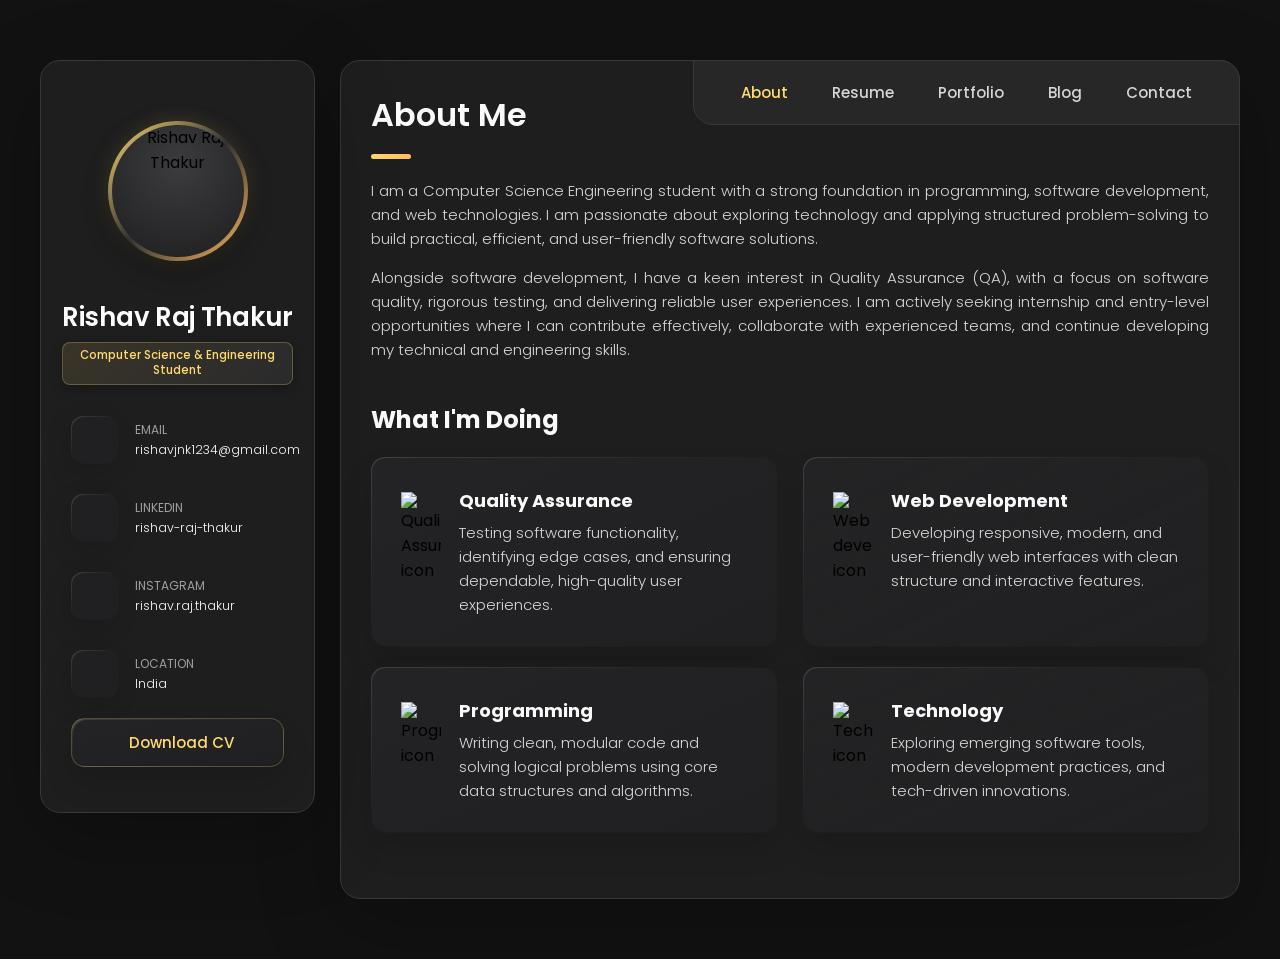
==== index.html @ 51827818 "Update index.html" ====
<!DOCTYPE html>
<html lang="en">

<head>
  <meta charset="UTF-8">
  <meta http-equiv="X-UA-Compatible" content="IE=edge">
  <meta name="viewport" content="width=device-width, initial-scale=1.0">
  <title>Rishav Raj Thakur - Personal Portfolio</title>

  <!--
    - favicon
  -->
  <link rel="shortcut icon" href="./assets/images/logo.ico" type="image/x-icon">

  <!--
    - custom css link
  -->
  <link rel="stylesheet" href="./Rishav-Portfolio/assets/css/style.css">

  <!--
    - google font link
  -->
  <link rel="preconnect" href="https://fonts.googleapis.com">
  <link rel="preconnect" href="https://fonts.gstatic.com" crossorigin>
  <link href="https://fonts.googleapis.com/css2?family=Poppins:wght@300;400;500;600&display=swap" rel="stylesheet">
</head>

<body id="top">

  <!--
    - #MAIN
  -->

  <main>

    <!--
      - #SIDEBAR
    -->

    <aside class="sidebar" data-sidebar>

      <div class="sidebar-info">

        <figure class="avatar-box">
          <img src="./assets/images/my-avatar.png" alt="Rishav Raj Thakur" width="120">
        </figure>

        <div class="info-content">
          <h1 class="name" title="Rishav Raj Thakur">Rishav Raj Thakur</h1>

          <p class="title">Computer Science & Engineering Student</p>
        </div>

        <button class="info_more-btn" data-sidebar-btn>
          <span>Show Contacts</span>
          <ion-icon name="chevron-down"></ion-icon>
        </button>

      </div>

      <div class="sidebar-info_more">

        <div class="separator"></div>

        <ul class="contacts-list">

          <li class="contact-item">

            <div class="icon-box">
              <ion-icon name="mail-outline"></ion-icon>
            </div>

            <div class="contact-info">
              <p class="contact-title">Email</p>

              <a href="mailto:rishavjnk1234@gmail.com" class="contact-link">rishavjnk1234@gmail.com</a>
            </div>

          </li>

          <li class="contact-item">

            <div class="icon-box">
              <ion-icon name="logo-linkedin"></ion-icon>
            </div>

            <div class="contact-info">
              <p class="contact-title">LinkedIn</p>

              <a href="https://www.linkedin.com/in/rishav-raj-thakur/" target="_blank" rel="noopener noreferrer"
                class="contact-link">rishav-raj-thakur</a>
            </div>

          </li>

          <li class="contact-item">

            <div class="icon-box">
              <ion-icon name="logo-instagram"></ion-icon>
            </div>

            <div class="contact-info">
              <p class="contact-title">Instagram</p>

              <a href="https://www.instagram.com/rishav.raj.thakur/" target="_blank" rel="noopener noreferrer"
                class="contact-link">rishav.raj.thakur</a>
            </div>

          </li>

          <li class="contact-item">

            <div class="icon-box">
              <ion-icon name="location-outline"></ion-icon>
            </div>

            <div class="contact-info">
              <p class="contact-title">Location</p>

              <address>India</address>
            </div>

          </li>

        </ul>

        <a href="./assets/Rishav_Raj_Thakur_CV.pdf" download="Rishav_Raj_Thakur_CV.pdf" target="_blank"
          class="sidebar-btn-cv">
          <ion-icon name="download-outline"></ion-icon>
          <span>Download CV</span>
        </a>

      </div>

    </aside>





    <!--
      - #main-content
    -->

    <div class="main-content">

      <!--
        - #NAVBAR
      -->

      <nav class="navbar">

        <ul class="navbar-list">

          <li class="navbar-item">
            <button class="navbar-link  active" data-nav-link>About</button>
          </li>

          <li class="navbar-item">
            <button class="navbar-link" data-nav-link>Resume</button>
          </li>

          <li class="navbar-item">
            <button class="navbar-link" data-nav-link>Portfolio</button>
          </li>

          <li class="navbar-item">
            <button class="navbar-link" data-nav-link>Blog</button>
          </li>

          <li class="navbar-item">
            <button class="navbar-link" data-nav-link>Contact</button>
          </li>

        </ul>

      </nav>





      <!--
        - #ABOUT
      -->

      <article class="about  active" data-page="about">

        <header>
          <h2 class="h2 article-title">About me</h2>
        </header>

        <section class="about-text">
          <p>
            I am a Computer Science Engineering student with a strong foundation in programming, software development,
            and web technologies. I am passionate about exploring technology and applying structured problem-solving to
            build practical, efficient, and user-friendly software solutions.
          </p>

          <p>
            Alongside software development, I have a keen interest in Quality Assurance (QA), with a focus on software
            quality, rigorous testing, and delivering reliable user experiences. I am actively seeking internship and
            entry-level opportunities where I can contribute effectively, collaborate with experienced teams, and
            continue developing my technical and engineering skills.
          </p>
        </section>


        <!--
          - service
        -->

        <section class="service">

          <h3 class="h3 service-title">What i'm doing</h3>

          <ul class="service-list">

            <li class="service-item">

              <div class="service-icon-box">
                <img src="./assets/images/icon-design.svg" alt="Quality Assurance icon" width="40">
              </div>

              <div class="service-content-box">
                <h4 class="h4 service-item-title">Quality Assurance</h4>

                <p class="service-item-text">
                  Testing software functionality, identifying edge cases, and ensuring dependable, high-quality user
                  experiences.
                </p>
              </div>

            </li>

            <li class="service-item">

              <div class="service-icon-box">
                <img src="./assets/images/icon-dev.svg" alt="Web development icon" width="40">
              </div>

              <div class="service-content-box">
                <h4 class="h4 service-item-title">Web Development</h4>

                <p class="service-item-text">
                  Developing responsive, modern, and user-friendly web interfaces with clean structure and interactive
                  features.
                </p>
              </div>

            </li>

            <li class="service-item">

              <div class="service-icon-box">
                <img src="./assets/images/icon-app.svg" alt="Programming icon" width="40">
              </div>

              <div class="service-content-box">
                <h4 class="h4 service-item-title">Programming</h4>

                <p class="service-item-text">
                  Writing clean, modular code and solving logical problems using core data structures and algorithms.
                </p>
              </div>

            </li>

            <li class="service-item">

              <div class="service-icon-box">
                <img src="./assets/images/icon-photo.svg" alt="Technology icon" width="40">
              </div>

              <div class="service-content-box">
                <h4 class="h4 service-item-title">Technology</h4>

                <p class="service-item-text">
                  Exploring emerging software tools, modern development practices, and tech-driven innovations.
                </p>
              </div>

            </li>

          </ul>

        </section>

      </article>





      <!--
        - #RESUME
      -->

      <article class="resume" data-page="resume">

        <header>
          <h2 class="h2 article-title">Resume</h2>
        </header>

        <section class="timeline">

          <div class="title-wrapper">
            <div class="icon-box">
              <ion-icon name="book-outline"></ion-icon>
            </div>

            <h3 class="h3">Education</h3>
          </div>

          <div class="timeline-container-box">
            <ol class="timeline-list">

              <li class="timeline-item">

                <div class="timeline-item-header">
                  <span class="timeline-badge">KIIT University</span>
                  <time class="timeline-date">2023 — Expected Graduation: May 2027</time>
                </div>

                <h4 class="h4 timeline-item-title">B.Tech. in Computer Science and Engineering</h4>

                <p class="timeline-text">
                  Kalinga Institute of Industrial Technology (KIIT), Bhubaneswar, Odisha, India. Core focus on software
                  engineering, data structures, algorithms, database management, and computer systems.
                </p>

              </li>

              <li class="timeline-item">

                <div class="timeline-item-header">
                  <span class="timeline-badge">MOLISS</span>
                  <time class="timeline-date">2021 — 2022</time>
                </div>

                <h4 class="h4 timeline-item-title">High School, Computer Science</h4>

                <p class="timeline-text">
                  MOLISS, Lalitpur, Nepal. Specialized coursework in Computer Science, Mathematics, and Physical
                  Sciences.
                </p>

              </li>

              <li class="timeline-item">

                <div class="timeline-item-header">
                  <span class="timeline-badge">Monastic School</span>
                  <time class="timeline-date">2008 — 2020</time>
                </div>

                <h4 class="h4 timeline-item-title">Secondary School (SEE), Computer Science</h4>

                <p class="timeline-text">
                  Monastic Higher Secondary English Boarding School, Nepal. Foundational education with focus on
                  Computer Science, Mathematics, and Science.
                </p>

              </li>

            </ol>
          </div>

        </section>

        <section class="timeline">

          <div class="title-wrapper">
            <div class="icon-box">
              <ion-icon name="briefcase-outline"></ion-icon>
            </div>

            <h3 class="h3">Experience</h3>
          </div>

          <div class="timeline-container-box">
            <ol class="timeline-list">

              <li class="timeline-item">

                <div class="timeline-item-header">
                  <span class="timeline-badge">Nepal Telecom</span>
                  <time class="timeline-date">2026</time>
                </div>

                <h4 class="h4 timeline-item-title">Software Development Intern</h4>

                <p class="timeline-text">
                  Developed the NTC-FMRS (Field Maintenance Record System) to digitize and streamline field maintenance
                  operations. Built responsive web interfaces and implemented features to improve maintenance record
                  management, workflow efficiency, and data organization.
                </p>

              </li>

            </ol>
          </div>

        </section>

        <section class="timeline">

          <div class="title-wrapper">
            <div class="icon-box">
              <ion-icon name="ribbon-outline"></ion-icon>
            </div>

            <h3 class="h3">Certifications & Training</h3>
          </div>

          <div class="timeline-container-box">
            <ol class="timeline-list">

              <li class="timeline-item">

                <div class="timeline-item-header">
                  <span class="timeline-badge">KIIT University</span>
                  <time class="timeline-date">May – Jul 2026</time>
                </div>

                <h4 class="h4 timeline-item-title">8 Weeks Summer Internship: AI / ML / Cybersecurity / Image Processing
                  / NLP</h4>

                <p class="timeline-text">
                  Completed an intensive 8-week summer internship organized by School of Computer Applications, KIIT
                  Deemed to be University, gaining comprehensive hands-on expertise across AI/ML models, cybersecurity
                  practices, digital image processing, and natural language processing.
                </p>

              </li>

              <li class="timeline-item">

                <div class="timeline-item-header">
                  <span class="timeline-badge">London Business School</span>
                  <time class="timeline-date">Feb 17, 2026</time>
                </div>

                <h4 class="h4 timeline-item-title">Business for Good: Fundamentals of Corporate Responsibility</h4>

                <p class="timeline-text">
                  Completed an authorized course by London Business School via Coursera, focusing on Corporate Social
                  Responsibility (CSR), ESG principles, stakeholder value creation, sustainable business strategies, and
                  responsible leadership.
                </p>

              </li>

              <li class="timeline-item">

                <div class="timeline-item-header">
                  <span class="timeline-badge">Deloitte</span>
                  <time class="timeline-date">Nov 25, 2025</time>
                </div>

                <h4 class="h4 timeline-item-title">Cyber Job Simulation — Practical Cybersecurity</h4>

                <p class="timeline-text">
                  Completed a practical cybersecurity job simulation involving cyber risk assessment, security analysis,
                  threat mitigation, and industry-standard security tasks.
                </p>

              </li>

              <li class="timeline-item">

                <div class="timeline-item-header">
                  <span class="timeline-badge">KIIT University</span>
                  <time class="timeline-date">Dec 5 – 7, 2025</time>
                </div>

                <h4 class="h4 timeline-item-title">Blockchain: Building Blocks Workshop</h4>

                <p class="timeline-text">
                  Successfully completed a 3-day specialized workshop on Blockchain fundamentals, distributed ledger
                  technology, cryptographic mechanisms, and smart contract concepts organized by School of Computer
                  Applications, KIIT.
                </p>

              </li>

              <li class="timeline-item">

                <div class="timeline-item-header">
                  <span class="timeline-badge">KIIT University</span>
                  <time class="timeline-date">May 31 – Jun 19, 2025</time>
                </div>

                <h4 class="h4 timeline-item-title">Data-Driven Cybersecurity using Python</h4>

                <p class="timeline-text">
                  Completed 3-week Summer School gaining hands-on experience in Python programming, cybersecurity
                  fundamentals, threat analysis, data-driven security techniques, and security automation organized by
                  School of Computer Applications, KIIT.
                </p>

              </li>

              <li class="timeline-item">

                <div class="timeline-item-header">
                  <span class="timeline-badge">COVID Connect Nepal</span>
                  <time class="timeline-date">Jul – Oct 2021</time>
                </div>

                <h4 class="h4 timeline-item-title">Certificate of Appreciation (Data Team Volunteer)</h4>

                <p class="timeline-text">
                  Recognized for significant volunteer contributions in the Data Team to connect assistance seekers with
                  resource providers across Nepal, maintaining credible health data and situation tracking.
                </p>

              </li>

            </ol>
          </div>

        </section>

        <!--
          - #CERTIFICATES SHOWCASE
        -->

        <section class="certificate-section">

          <div class="title-wrapper">
            <div class="icon-box">
              <ion-icon name="medal-outline"></ion-icon>
            </div>

            <h3 class="h3">Verified Credentials</h3>
          </div>

          <ul class="certificate-list">

            <li class="certificate-item" data-cert-item>
              <div class="cert-banner-box">
                <img src="./assets/images/cert-summer-internship-kiit.jpg"
                  alt="Summer Internship AI/ML/Cybersecurity/NLP" loading="lazy" data-cert-img>
                <div class="cert-overlay-icon">
                  <ion-icon name="expand-outline"></ion-icon>
                </div>
              </div>

              <div class="cert-content">
                <div class="cert-meta">
                  <span class="cert-issuer" data-cert-issuer>KIIT University</span>
                  <span class="cert-date" data-cert-date>May – Jul 2026</span>
                </div>

                <h4 class="h4 cert-item-title" data-cert-title>Summer Internship: AI / ML / Cybersecurity / Image
                  Processing / NLP</h4>

                <p class="cert-text" data-cert-desc>
                  8 Weeks Summer Internship awarded by School of Computer Applications, KIIT Deemed to be University,
                  covering cutting-edge domains in AI, ML, NLP, Image Processing, and Cybersecurity.
                </p>

                <button class="cert-view-btn" type="button">
                  <span>View Certificate</span>
                  <ion-icon name="arrow-forward-outline"></ion-icon>
                </button>
              </div>
            </li>

            <li class="certificate-item" data-cert-item data-cert-verify="https://coursera.org/verify/AJIYRGZKXFYZ">
              <div class="cert-banner-box">
                <img src="./assets/images/cert-london-business-school.png"
                  alt="London Business School Business for Good Certificate" loading="lazy" data-cert-img>
                <div class="cert-overlay-icon">
                  <ion-icon name="expand-outline"></ion-icon>
                </div>
              </div>

              <div class="cert-content">
                <div class="cert-meta">
                  <span class="cert-issuer" data-cert-issuer>London Business School</span>
                  <span class="cert-date" data-cert-date>Feb 17, 2026</span>
                </div>

                <h4 class="h4 cert-item-title" data-cert-title>Business for Good: Fundamentals of Corporate
                  Responsibility</h4>

                <p class="cert-text" data-cert-desc>
                  Authorized online course by London Business School via Coursera on Corporate Social Responsibility
                  (CSR), ESG principles, and sustainable business strategies.
                </p>

                <button class="cert-view-btn" type="button">
                  <span>View Certificate</span>
                  <ion-icon name="arrow-forward-outline"></ion-icon>
                </button>
              </div>
            </li>

            <li class="certificate-item" data-cert-item>
              <div class="cert-banner-box">
                <img src="./assets/images/cert-deloitte-cyber.jpg" alt="Deloitte Cyber Job Simulation Certificate"
                  loading="lazy" data-cert-img>
                <div class="cert-overlay-icon">
                  <ion-icon name="expand-outline"></ion-icon>
                </div>
              </div>

              <div class="cert-content">
                <div class="cert-meta">
                  <span class="cert-issuer" data-cert-issuer>Deloitte</span>
                  <span class="cert-date" data-cert-date>Nov 25, 2025</span>
                </div>

                <h4 class="h4 cert-item-title" data-cert-title>Cyber Job Simulation — Practical Cybersecurity</h4>

                <p class="cert-text" data-cert-desc>
                  Completed hands-on simulation covering real-world cyber risk assessment, security analysis, threat
                  mitigation, and industry cybersecurity tasks.
                </p>

                <button class="cert-view-btn" type="button">
                  <span>View Certificate</span>
                  <ion-icon name="arrow-forward-outline"></ion-icon>
                </button>
              </div>
            </li>

            <li class="certificate-item" data-cert-item>
              <div class="cert-banner-box">
                <img src="./assets/images/cert-blockchain-kiit.jpg" alt="Blockchain: Building Blocks Certificate"
                  loading="lazy" data-cert-img>
                <div class="cert-overlay-icon">
                  <ion-icon name="expand-outline"></ion-icon>
                </div>
              </div>

              <div class="cert-content">
                <div class="cert-meta">
                  <span class="cert-issuer" data-cert-issuer>KIIT University</span>
                  <span class="cert-date" data-cert-date>Dec 5 – 7, 2025</span>
                </div>

                <h4 class="h4 cert-item-title" data-cert-title>Blockchain: Building Blocks Workshop</h4>

                <p class="cert-text" data-cert-desc>
                  Completed a 3-day intensive workshop on Blockchain: Building Blocks organized by School of Computer
                  Applications, KIIT Deemed to be University.
                </p>

                <button class="cert-view-btn" type="button">
                  <span>View Certificate</span>
                  <ion-icon name="arrow-forward-outline"></ion-icon>
                </button>
              </div>
            </li>

            <li class="certificate-item" data-cert-item>
              <div class="cert-banner-box">
                <img src="./assets/images/cert-python-cybersecurity-kiit.jpg"
                  alt="Data-Driven Cybersecurity using Python Certificate" loading="lazy" data-cert-img>
                <div class="cert-overlay-icon">
                  <ion-icon name="expand-outline"></ion-icon>
                </div>
              </div>

              <div class="cert-content">
                <div class="cert-meta">
                  <span class="cert-issuer" data-cert-issuer>KIIT University</span>
                  <span class="cert-date" data-cert-date>May 31 – Jun 19, 2025</span>
                </div>

                <h4 class="h4 cert-item-title" data-cert-title>Data-Driven Cybersecurity using Python</h4>

                <p class="cert-text" data-cert-desc>
                  Successfully completed the 3-week Summer School on Data-Driven Cybersecurity using Python organized by
                  School of Computer Applications, KIIT Deemed to be University.
                </p>

                <button class="cert-view-btn" type="button">
                  <span>View Certificate</span>
                  <ion-icon name="arrow-forward-outline"></ion-icon>
                </button>
              </div>
            </li>

            <li class="certificate-item" data-cert-item>
              <div class="cert-banner-box">
                <img src="./assets/images/cert-covid-connect-nepal.png"
                  alt="COVID Connect Nepal Certificate of Appreciation" loading="lazy" data-cert-img>
                <div class="cert-overlay-icon">
                  <ion-icon name="expand-outline"></ion-icon>
                </div>
              </div>

              <div class="cert-content">
                <div class="cert-meta">
                  <span class="cert-issuer" data-cert-issuer>COVID Connect Nepal</span>
                  <span class="cert-date" data-cert-date>Jul – Oct 2021</span>
                </div>

                <h4 class="h4 cert-item-title" data-cert-title>Certificate of Appreciation — Data Team</h4>

                <p class="cert-text" data-cert-desc>
                  Awarded for significant volunteer contribution in the Data Team to connect assistance providers &
                  seekers and publish credible status data about Covid-19 in Nepal.
                </p>

                <button class="cert-view-btn" type="button">
                  <span>View Certificate</span>
                  <ion-icon name="arrow-forward-outline"></ion-icon>
                </button>
              </div>
            </li>

          </ul>

        </section>

        <section class="skill">

          <div class="title-wrapper">
            <div class="icon-box">
              <ion-icon name="code-slash-outline"></ion-icon>
            </div>

            <h3 class="h3">My Skills</h3>
          </div>

          <ul class="skills-list content-card">

            <li class="skills-item">

              <div class="title-wrapper">
                <div class="skill-title-group">
                  <span class="skill-dot dot-orange"></span>
                  <h5 class="h5">
                    <span class="skill-name">Manual Testing &amp; QA</span>
                    <span class="skill-details">(SDLC, STLC, Bug Reporting, Test Cases)</span>
                  </h5>
                </div>
                <data class="skill-data" value="85">85%</data>
              </div>

              <div class="skill-progress-bg">
                <div class="skill-progress-fill" style="width: 85%;"></div>
              </div>

            </li>

            <li class="skills-item">

              <div class="title-wrapper">
                <div class="skill-title-group">
                  <span class="skill-dot dot-cyan"></span>
                  <h5 class="h5">
                    <span class="skill-name">Web Development</span>
                    <span class="skill-details">(HTML5, CSS3, JavaScript, React.js)</span>
                  </h5>
                </div>
                <data class="skill-data" value="80">80%</data>
              </div>

              <div class="skill-progress-bg">
                <div class="skill-progress-fill" style="width: 80%;"></div>
              </div>

            </li>

            <li class="skills-item">

              <div class="title-wrapper">
                <div class="skill-title-group">
                  <span class="skill-dot dot-blue"></span>
                  <h5 class="h5">
                    <span class="skill-name">Programming &amp; Databases</span>
                    <span class="skill-details">(Java, Python, SQL, MySQL, Node.js)</span>
                  </h5>
                </div>
                <data class="skill-data" value="75">75%</data>
              </div>

              <div class="skill-progress-bg">
                <div class="skill-progress-fill" style="width: 75%;"></div>
              </div>

            </li>

            <li class="skills-item">

              <div class="title-wrapper">
                <div class="skill-title-group">
                  <span class="skill-dot dot-coral"></span>
                  <h5 class="h5">
                    <span class="skill-name">Tools &amp; Platforms</span>
                    <span class="skill-details">(Git, GitHub, Firebase, VS Code)</span>
                  </h5>
                </div>
                <data class="skill-data" value="80">80%</data>
              </div>

              <div class="skill-progress-bg">
                <div class="skill-progress-fill" style="width: 80%;"></div>
              </div>

            </li>

          </ul>

        </section>

      </article>





      <!--
        - #PORTFOLIO
      -->

      <article class="portfolio" data-page="portfolio">

        <header>
          <h2 class="h2 article-title">Portfolio</h2>
        </header>

        <section class="projects">

          <ul class="filter-list">

            <li class="filter-item">
              <button class="active" data-filter-btn>All</button>
            </li>

            <li class="filter-item">
              <button data-filter-btn>Web Apps</button>
            </li>

            <li class="filter-item">
              <button data-filter-btn>Software &amp; Systems</button>
            </li>

          </ul>

          <div class="filter-select-box">

            <button class="filter-select" data-select>

              <div class="select-value" data-selecct-value>Select category</div>

              <div class="select-icon">
                <ion-icon name="chevron-down"></ion-icon>
              </div>

            </button>

            <ul class="select-list">

              <li class="select-item">
                <button data-select-item>All</button>
              </li>

              <li class="select-item">
                <button data-select-item>Web Apps</button>
              </li>

              <li class="select-item">
                <button data-select-item>Software &amp; Systems</button>
              </li>

            </ul>

          </div>

          <ul class="project-list">

            <li class="project-item  active" data-filter-item data-category="software & systems">
              <a href="https://nepal-telecom.netlify.app/" target="_blank" rel="noopener noreferrer">

                <figure class="project-img">
                  <div class="project-item-icon-box">
                    <ion-icon name="eye-outline"></ion-icon>
                  </div>

                  <img src="./assets/images/project-2.png" alt="NTC-FMRS Nepal Telecom" loading="lazy">
                </figure>

                <h3 class="project-title">NTC-FMRS (Field Maintenance Record System)</h3>

                <p class="project-category">Software &amp; Systems (Nepal Telecom Internship)</p>

              </a>
            </li>

            <li class="project-item  active" data-filter-item data-category="web apps">
              <a href="https://code-together-b401.onrender.com/" target="_blank" rel="noopener noreferrer">

                <figure class="project-img">
                  <div class="project-item-icon-box">
                    <ion-icon name="eye-outline"></ion-icon>
                  </div>

                  <img src="./assets/images/project-4.png" alt="CodeTogether Platform" loading="lazy">
                </figure>

                <h3 class="project-title">CodeTogether</h3>

                <p class="project-category">Web Apps (React.js, Node.js, Socket.IO)</p>

              </a>
            </li>

            <li class="project-item  active" data-filter-item data-category="software & systems">
              <a href="https://pharmacy-management-system-pms.netlify.app/" target="_blank" rel="noopener noreferrer">

                <figure class="project-img">
                  <div class="project-item-icon-box">
                    <ion-icon name="eye-outline"></ion-icon>
                  </div>

                  <img src="./assets/images/project-1.jpg" alt="Pharmacy Management System" loading="lazy">
                </figure>

                <h3 class="project-title">Pharmacy Management System</h3>

                <p class="project-category">Software &amp; Systems (HTML, CSS, JS, Firebase)</p>

              </a>
            </li>

            <li class="project-item  active" data-filter-item data-category="software & systems">
              <a href="https://cafe-management-system-cms.netlify.app/" target="_blank" rel="noopener noreferrer">

                <figure class="project-img">
                  <div class="project-item-icon-box">
                    <ion-icon name="eye-outline"></ion-icon>
                  </div>

                  <img src="./assets/images/project-3.png" alt="Cafe Management System" loading="lazy">
                </figure>

                <h3 class="project-title">Cafe Management System</h3>

                <p class="project-category">Software &amp; Systems (HTML, CSS, JS, Management Suite)</p>

              </a>
            </li>

          </ul>

        </section>

      </article>





      <!--
        - #BLOG
      -->

      <article class="blog" data-page="blog">

        <header>
          <h2 class="h2 article-title">Blog</h2>
        </header>

        <section class="blog-posts">

          <div class="blog-empty-card">
            <div class="empty-icon-box">
              <ion-icon name="newspaper-outline"></ion-icon>
            </div>
            <h3 class="h3 empty-title">Articles & Insights Coming Soon</h3>
            <p class="empty-text">
              I am currently preparing insightful technical write-ups. Stay tuned!
            </p>
          </div>

        </section>

      </article>





      <!--
        - #CONTACT
      -->

      <article class="contact" data-page="contact">

        <header>
          <h2 class="h2 article-title"><span class="title-headset-icon"><ion-icon name="headset"></ion-icon></span>Get
            In&nbsp;<span class="gold-text">Touch</span></h2>
        </header>

        <!-- Get In Touch 2-Column Split Container -->
        <section class="contact-card-container">

          <div class="contact-illustration-box">
            <img src="./assets/images/contact-illustration.png" alt="Get In Touch Illustration" loading="lazy"
              class="contact-illustration-img">
          </div>

          <div class="contact-form-side">

            <form action="https://formsubmit.co/ajax/rishavjnk1234@gmail.com" method="POST" class="form" data-form>

              <!-- FormSubmit Configuration -->
              <input type="hidden" name="_subject" value="New Inquiry from Portfolio Website (Rishav Raj Thakur)">
              <input type="hidden" name="_template" value="table">
              <input type="hidden" name="_captcha" value="false">

              <div class="input-field-box">
                <ion-icon name="person" class="input-icon"></ion-icon>
                <input type="text" name="name" class="form-input" placeholder="Name" required data-form-input>
              </div>

              <div class="input-field-box">
                <ion-icon name="mail" class="input-icon"></ion-icon>
                <input type="email" name="email" class="form-input" placeholder="Email" required data-form-input>
              </div>

              <div class="input-field-box">
                <ion-icon name="call" class="input-icon"></ion-icon>
                <input type="tel" name="phone" class="form-input" placeholder="Phone" required data-form-input>
              </div>

              <div class="input-field-box textarea-box">
                <ion-icon name="chatbubble-ellipses" class="input-icon"></ion-icon>
                <textarea name="message" class="form-input" placeholder="Message" required data-form-input></textarea>
              </div>

              <div class="form-bottom-actions">
                <button class="form-btn submit-btn" type="submit" data-form-btn>
                  <span>Submit</span>
                  <ion-icon name="paper-plane"></ion-icon>
                </button>
              </div>

              <!-- Form Success Notification Banner -->
              <div class="form-success-banner" data-form-success style="display: none;">
                <div class="success-icon">
                  <ion-icon name="checkmark-circle"></ion-icon>
                </div>
                <div class="success-content">
                  <h4 class="h4 success-title">Message Sent Successfully!</h4>
                  <p class="success-text">Thank you for reaching out! Your message has been sent directly to Rishav's
                    email.</p>
                </div>
              </div>

            </form>

          </div>

        </section>

        <!-- Contact Footer Note -->
        <footer class="contact-footer">
          <p class="contact-footer-thanks">Thank you for visiting my personal portfolio website.</p>
          <p class="contact-footer-copy">&copy; 2026 All rights reserved.</p>
        </footer>

      </article>

      <!--
        - #CERTIFICATE MODAL
      -->

      <div class="cert-modal-container" data-cert-modal-container>

        <div class="cert-overlay" data-cert-overlay></div>

        <section class="cert-modal">

          <button class="cert-modal-close-btn" data-cert-modal-close-btn aria-label="Close certificate modal">
            <ion-icon name="close-outline"></ion-icon>
          </button>

          <div class="cert-modal-img-box">
            <img src="" alt="" data-cert-modal-img>
          </div>

          <div class="cert-modal-details">

            <div class="cert-modal-header">
              <h3 class="h3 cert-modal-title" data-cert-modal-title></h3>
              <span class="cert-issuer" data-cert-modal-issuer></span>
            </div>

            <p class="cert-modal-date" data-cert-modal-date></p>

            <p class="cert-modal-desc" data-cert-modal-desc></p>

            <div class="cert-modal-actions">
              <a href="" target="_blank" rel="noopener noreferrer" class="cert-open-btn" data-cert-modal-link>
                <ion-icon name="open-outline"></ion-icon>
                <span>Open Full Resolution Image</span>
              </a>

              <a href="" target="_blank" rel="noopener noreferrer" class="cert-verify-btn" data-cert-modal-verify
                style="display: none;">
                <ion-icon name="shield-checkmark-outline"></ion-icon>
                <span>Verify Credential Online</span>
              </a>
            </div>

          </div>

        </section>

      </div>

    </div>

  </main>

  <!--
    - #BACK TO TOP
  -->
  <a href="#top" class="back-to-top-btn" data-back-top-btn aria-label="Back to Top">
    <ion-icon name="chevron-up-outline"></ion-icon>
  </a>

  <!--
    - custom js link
  -->
  <script src="./assets/js/script.js"></script>

  <!--
    - ionicon link
  -->
  <script type="module" src="https://unpkg.com/ionicons@5.5.2/dist/ionicons/ionicons.esm.js"></script>
  <script nomodule src="https://unpkg.com/ionicons@5.5.2/dist/ionicons/ionicons.js"></script>

</body>

</html>
---- Rishav-Portfolio/assets/css/style.css ----
/*-----------------------------------*\
  #style.css
\*-----------------------------------*/


/**
 * copyright 2022 @codewithsadee
 */





/*-----------------------------------*\
  #CUSTOM PROPERTY
\*-----------------------------------*/

:root {

  /**
   * colors
   */

  /* gradient */

  --bg-gradient-onyx: linear-gradient(
    to bottom right, 
    hsl(240, 1%, 25%) 3%, 
    hsl(0, 0%, 19%) 97%
  );
  --bg-gradient-jet: linear-gradient(
    to bottom right, 
    hsla(240, 1%, 18%, 0.251) 0%, 
    hsla(240, 2%, 11%, 0) 100%
  ), hsl(240, 2%, 13%);
  --bg-gradient-yellow-1: linear-gradient(
    to bottom right, 
    hsl(45, 100%, 71%) 0%, 
    hsla(36, 100%, 69%, 0) 50%
  );
  --bg-gradient-yellow-2: linear-gradient(
    135deg, 
    hsla(45, 100%, 71%, 0.251) 0%, 
    hsla(35, 100%, 68%, 0) 59.86%
  ), hsl(240, 2%, 13%);
  --border-gradient-onyx: linear-gradient(
    to bottom right, 
    hsl(0, 0%, 25%) 0%, 
    hsla(0, 0%, 25%, 0) 50%
  );
  --text-gradient-yellow: linear-gradient(
    to right, 
    hsl(45, 100%, 72%), 
    hsl(35, 100%, 68%)
  );

  /* solid */

  --jet: hsl(0, 0%, 22%);
  --onyx: hsl(240, 1%, 17%);
  --eerie-black-1: hsl(240, 2%, 13%);
  --eerie-black-2: hsl(240, 2%, 12%);
  --smoky-black: hsl(0, 0%, 7%);
  --white-1: hsl(0, 0%, 100%);
  --white-2: hsl(0, 0%, 98%);
  --orange-yellow-crayola: hsl(45, 100%, 72%);
  --vegas-gold: hsl(45, 54%, 58%);
  --light-gray: hsl(0, 0%, 84%);
  --light-gray-70: hsla(0, 0%, 84%, 0.7);
  --bittersweet-shimmer: hsl(0, 43%, 51%);

  /**
   * typography
   */

  /* font-family */
  --ff-poppins: 'Poppins', sans-serif;

  /* font-size */
  --fs-1: 24px;
  --fs-2: 18px;
  --fs-3: 17px;
  --fs-4: 16px;
  --fs-5: 15px;
  --fs-6: 14px;
  --fs-7: 13px;
  --fs-8: 11px;

  /* font-weight */
  --fw-300: 300;
  --fw-400: 400;
  --fw-500: 500;
  --fw-600: 600;

  /**
   * shadow
   */
  
  --shadow-1: -4px 8px 24px hsla(0, 0%, 0%, 0.25);
  --shadow-2: 0 16px 30px hsla(0, 0%, 0%, 0.25);
  --shadow-3: 0 16px 40px hsla(0, 0%, 0%, 0.25);
  --shadow-4: 0 25px 50px hsla(0, 0%, 0%, 0.15);
  --shadow-5: 0 24px 80px hsla(0, 0%, 0%, 0.25);

  /**
   * transition
   */

  --transition-1: 0.25s ease;
  --transition-2: 0.5s ease-in-out;

}





/*-----------------------------------*\
  #RESET
\*-----------------------------------*/

*, *::before, *::after {
  margin: 0;
  padding: 0;
  box-sizing: border-box;
}

a { text-decoration: none; }

li { list-style: none; }

img, ion-icon, a, button, time, span { display: block; }

button {
  font: inherit;
  background: none;
  border: none;
  text-align: left;
  cursor: pointer;
}

input, textarea {
  display: block;
  width: 100%;
  background: none;
  font: inherit;
}

::selection {
  background: var(--orange-yellow-crayola);
  color: var(--smoky-black);
}

:focus { outline-color: var(--orange-yellow-crayola); }

html {
  font-family: var(--ff-poppins);
  scroll-behavior: smooth;
}

body { background: var(--smoky-black); }





/*-----------------------------------*\
  #REUSED STYLE
\*-----------------------------------*/

.sidebar,
article {
  background: var(--eerie-black-2);
  border: 1px solid var(--jet);
  border-radius: 20px;
  padding: 15px;
  box-shadow: var(--shadow-1);
  z-index: 1;
}

.separator {
  width: 100%;
  height: 1px;
  background: var(--jet);
  margin: 16px 0;
}

.icon-box {
  position: relative;
  background: var(--border-gradient-onyx);
  width: 30px;
  height: 30px;
  border-radius: 8px;
  display: flex;
  justify-content: center;
  align-items: center;
  font-size: 16px;
  color: var(--orange-yellow-crayola);
  box-shadow: var(--shadow-1);
  z-index: 1;
}

.icon-box::before {
  content: "";
  position: absolute;
  inset: 1px;
  background: var(--eerie-black-1);
  border-radius: inherit;
  z-index: -1;
}

.icon-box ion-icon { --ionicon-stroke-width: 35px; }

article { display: none; }

article.active {
  display: block;
  animation: fadeSlideUp 0.45s cubic-bezier(0.16, 1, 0.3, 1) backwards;
}

@keyframes fadeSlideUp {
  0% {
    opacity: 0;
    transform: translateY(14px);
  }
  100% {
    opacity: 1;
    transform: translateY(0);
  }
}

.h2,
.h3,
.h4,
.h5 {
  color: var(--white-2);
  text-transform: capitalize;
}

.h2 { font-size: var(--fs-1); }

.h3 { font-size: var(--fs-2); }

.h4 { font-size: var(--fs-4); }

.h5 {
  font-size: var(--fs-7);
  font-weight: var(--fw-500);
}

.article-title {
  position: relative;
  padding-bottom: 7px;
}

.article-title::after {
  content: "";
  position: absolute;
  bottom: 0;
  left: 0;
  width: 30px;
  height: 3px;
  background: var(--text-gradient-yellow);
  border-radius: 3px;
}

.has-scrollbar::-webkit-scrollbar {
  width: 5px; /* for vertical scrollbar */
  height: 5px; /* for horizontal scrollbar */
}

.has-scrollbar::-webkit-scrollbar-track {
  background: var(--onyx);
  border-radius: 5px;
}

.has-scrollbar::-webkit-scrollbar-thumb {
  background: var(--orange-yellow-crayola);
  border-radius: 5px;
}

.has-scrollbar::-webkit-scrollbar-button { width: 20px; }

.content-card {
  position: relative;
  background: var(--border-gradient-onyx);
  padding: 15px;
  padding-top: 45px;
  border-radius: 14px;
  box-shadow: var(--shadow-2);
  cursor: pointer;
  z-index: 1;
}

.content-card::before {
  content: "";
  position: absolute;
  inset: 1px;
  background: var(--bg-gradient-jet);
  border-radius: inherit;
  z-index: -1;
}





/*-----------------------------------*\
  #MAIN
\*-----------------------------------*/

main {
  margin: 15px 12px;
  margin-bottom: 75px;
  min-width: 259px;
}





/*-----------------------------------*\
  #SIDEBAR
\*-----------------------------------*/

.sidebar {
  margin-bottom: 15px;
  max-height: 112px;
  overflow: hidden;
  transition: var(--transition-2);
}

.sidebar.active { max-height: 405px; }

.sidebar-info {
  position: relative;
  display: flex;
  justify-content: flex-start;
  align-items: center;
  gap: 15px;
}

.avatar-box {
  position: relative;
  width: 90px;
  height: 90px;
  border-radius: 50%;
  padding: 3px;
  background: linear-gradient(135deg, hsl(45, 100%, 72%) 0%, hsla(240, 2%, 25%, 0.6) 50%, hsl(35, 100%, 68%) 100%);
  box-shadow: 0 8px 24px hsla(0, 0%, 0%, 0.45), 0 0 20px hsla(45, 100%, 72%, 0.18);
  display: flex;
  justify-content: center;
  align-items: center;
  flex-shrink: 0;
  transition: all var(--transition-2);
}

.avatar-box img {
  width: 100%;
  height: 100%;
  border-radius: 50%;
  object-fit: cover;
  object-position: center top;
  background: radial-gradient(circle at 50% 30%, hsl(240, 2%, 24%), hsl(240, 2%, 12%));
  transition: transform var(--transition-2);
}

.avatar-box:hover {
  transform: translateY(-3px) scale(1.02);
  box-shadow: 0 12px 30px hsla(0, 0%, 0%, 0.6), 0 0 28px hsla(45, 100%, 72%, 0.35);
}

.avatar-box:hover img {
  transform: scale(1.05);
}

.info-content .name {
  color: var(--white-1);
  font-size: var(--fs-3);
  font-weight: var(--fw-600);
  letter-spacing: -0.3px;
  margin-bottom: 6px;
  line-height: 1.25;
}

.info-content .title {
  color: var(--orange-yellow-crayola);
  background: linear-gradient(135deg, hsla(45, 100%, 72%, 0.12) 0%, hsla(240, 2%, 18%, 0.85) 100%);
  border: 1px solid hsla(45, 100%, 72%, 0.25);
  font-size: 11.5px;
  font-weight: var(--fw-500);
  width: fit-content;
  max-width: 100%;
  padding: 4px 10px;
  border-radius: 8px;
  box-shadow: 0 4px 12px hsla(0, 0%, 0%, 0.25);
  transition: all var(--transition-1);
  text-align: center;
  line-height: 1.35;
  box-sizing: border-box;
}

.sidebar:hover .info-content .title {
  border-color: var(--orange-yellow-crayola);
  box-shadow: 0 0 16px hsla(45, 100%, 72%, 0.25);
  transform: translateY(-1px);
}

.info_more-btn {
  position: absolute;
  top: -15px;
  right: -15px;
  border-radius: 0 15px;
  font-size: 13px;
  color: var(--orange-yellow-crayola);
  background: var(--border-gradient-onyx);
  padding: 10px;
  box-shadow: var(--shadow-2);
  transition: var(--transition-1);
  z-index: 1;
}

.info_more-btn::before {
  content: "";
  position: absolute;
  inset: 1px;
  border-radius: inherit;
  background: var(--bg-gradient-jet);
  transition: var(--transition-1);
  z-index: -1;
}

.info_more-btn:hover,
.info_more-btn:focus { background: var(--bg-gradient-yellow-1); }

.info_more-btn:hover::before,
.info_more-btn:focus::before { background: var(--bg-gradient-yellow-2); }

.info_more-btn span { display: none; }

.sidebar-info_more {
  opacity: 0;
  visibility: hidden;
  transition: var(--transition-2);
}

.sidebar.active .sidebar-info_more {
  opacity: 1;
  visibility: visible;
}

.contacts-list {
  display: grid;
  grid-template-columns: 1fr;
  gap: 16px;
}

.contact-item {
  min-width: 100%;
  display: flex;
  align-items: center;
  gap: 16px;
}

.contact-item .icon-box {
  transition: transform var(--transition-1), color var(--transition-1), background var(--transition-1), box-shadow var(--transition-1);
}

.contact-item:hover .icon-box {
  background: var(--bg-gradient-yellow-1);
  color: var(--smoky-black);
  transform: translateY(-2px) scale(1.08);
  box-shadow: 0 0 16px hsla(45, 100%, 72%, 0.35);
}

.contact-item:hover .icon-box::before {
  opacity: 0;
}

.contact-info {
  max-width: calc(100% - 46px);
  width: calc(100% - 46px);
}

.contact-title {
  color: var(--light-gray-70);
  font-size: var(--fs-8);
  text-transform: uppercase;
  margin-bottom: 2px;
}

.contact-info :is(.contact-link, time, address) {
  color: var(--white-2);
  font-size: var(--fs-7);
  word-break: break-all;
}

.contact-link {
  transition: color var(--transition-1);
}

.contact-item:hover .contact-link {
  color: var(--orange-yellow-crayola);
}

.contact-info address { font-style: normal; }

.social-list {
  display: flex;
  justify-content: flex-start;
  align-items: center;
  gap: 15px;
  padding-bottom: 4px;
  padding-left: 7px;
}

.social-item .social-link {
  color: var(--light-gray-70);
  font-size: 18px;
}

.social-item .social-link:hover { color: var(--light-gray); }

.sidebar-btn-cv {
  display: flex;
  align-items: center;
  justify-content: center;
  gap: 8px;
  width: 100%;
  background: var(--border-gradient-onyx);
  color: var(--orange-yellow-crayola);
  font-size: var(--fs-6);
  font-weight: var(--fw-500);
  padding: 12px 20px;
  border-radius: 14px;
  margin: 20px 0 15px;
  box-shadow: var(--shadow-2);
  border: 1px solid hsla(45, 100%, 72%, 0.25);
  transition: all var(--transition-1);
  position: relative;
  z-index: 1;
}

.sidebar-btn-cv::before {
  content: "";
  position: absolute;
  inset: 1px;
  background: var(--bg-gradient-jet);
  border-radius: inherit;
  z-index: -1;
  transition: var(--transition-1);
}

.sidebar-btn-cv:hover {
  color: var(--smoky-black);
  background: var(--bg-gradient-yellow-1);
  border-color: transparent;
  box-shadow: 0 0 20px hsla(45, 100%, 72%, 0.35);
  transform: translateY(-2px);
}

.sidebar-btn-cv:hover::before {
  opacity: 0;
}

.sidebar-btn-cv ion-icon {
  font-size: 18px;
  transition: transform var(--transition-1);
}

.sidebar-btn-cv:hover ion-icon {
  transform: translateY(3px);
}



/*-----------------------------------*\
  #NAVBAR
\*-----------------------------------*/

.navbar {
  position: fixed;
  bottom: 0;
  left: 0;
  width: 100%;
  background: hsla(240, 1%, 17%, 0.75);
  backdrop-filter: blur(10px);
  border: 1px solid var(--jet);
  border-radius: 12px 12px 0 0;
  box-shadow: var(--shadow-2);
  z-index: 5;
}

.navbar-list {
  display: flex;
  flex-wrap: wrap;
  justify-content: center;
  align-items: center;
  padding: 0 10px;
}

.navbar-link {
  color: var(--light-gray);
  font-size: var(--fs-8);
  padding: 20px 7px;
  transition: color var(--transition-1), transform var(--transition-1);
}

.navbar-link:hover,
.navbar-link:focus {
  color: var(--light-gray-70);
  transform: translateY(-1px);
}

.navbar-link.active {
  color: var(--orange-yellow-crayola);
  font-weight: var(--fw-500);
}





/*-----------------------------------*\
  #ABOUT
\*-----------------------------------*/

.about .article-title { margin-bottom: 15px; }

.about-text {
  color: var(--light-gray);
  font-size: var(--fs-6);
  font-weight: var(--fw-300);
  line-height: 1.6;
  text-align: justify;
  text-justify: inter-word;
}

.about-text p {
  margin-bottom: 15px;
  text-align: justify;
  text-justify: inter-word;
}



/**
 * #service 
 */

.service { margin-bottom: 35px; }

.service-title { margin-bottom: 20px; }

.service-list {
  display: grid;
  grid-template-columns: 1fr;
  gap: 20px;
}

.service-item {
  position: relative;
  background: var(--border-gradient-onyx);
  padding: 20px;
  border-radius: 14px;
  box-shadow: var(--shadow-2);
  z-index: 1;
  transition: transform var(--transition-1), box-shadow var(--transition-1);
}

.service-item::before {
  content: "";
  position: absolute;
  inset: 1px;
  background: var(--bg-gradient-jet);
  border-radius: inherit;
  z-index: -1;
}

.service-item:hover {
  transform: translateY(-4px);
  box-shadow: var(--shadow-4), 0 0 20px hsla(45, 100%, 72%, 0.1);
}

.service-icon-box {
  margin-bottom: 10px;
  transition: transform var(--transition-2);
}

.service-item:hover .service-icon-box {
  transform: translateY(-2px) scale(1.08);
}

.service-icon-box img { margin: auto; }

.service-content-box { text-align: center; }

.service-item-title { margin-bottom: 7px; }

.service-item-text {
  color: var(--light-gray);
  font-size: var(--fs-6);
  font-weight: var(--fw-300);
  line-height: 1.6;
}


/**
 * #testimonials 
 */

.testimonials { margin-bottom: 30px; }

.testimonials-title { margin-bottom: 20px; }

.testimonials-list {
  display: flex;
  justify-content: flex-start;
  align-items: flex-start;
  gap: 15px;
  margin: 0 -15px;
  padding: 25px 15px;
  padding-bottom: 35px;
  overflow-x: auto;
  scroll-behavior: smooth;
  overscroll-behavior-inline: contain;
  scroll-snap-type: inline mandatory;
}

.testimonials-item {
  min-width: 100%;
  scroll-snap-align: center;
}

.testimonials-avatar-box {
  position: absolute;
  top: 0;
  left: 0;
  transform: translate(15px, -25px);
  background: var(--bg-gradient-onyx);
  border-radius: 14px;
  box-shadow: var(--shadow-1);
}

.testimonials-item-title { margin-bottom: 7px; }

.testimonials-text {
  color: var(--light-gray);
  font-size: var(--fs-6);
  font-weight: var(--fw-300);
  line-height: 1.6;
  text-align: justify;
  text-justify: inter-word;
  display: -webkit-box;
  line-clamp: 4;
  -webkit-line-clamp: 4;
  -webkit-box-orient: vertical;
  overflow: hidden;
}


/**
 * #testimonials-modal
 */

.modal-container {
  position: fixed;
  top: 0;
  left: 0;
  width: 100%;
  height: 100%;
  display: flex;
  justify-content: center;
  align-items: center;
  overflow-y: auto;
  overscroll-behavior: contain;
  z-index: 20;
  pointer-events: none;
  visibility: hidden;
}

.modal-container::-webkit-scrollbar { display: none; }

.modal-container.active {
  pointer-events: all;
  visibility: visible;
}

.overlay {
  position: fixed;
  top: 0;
  left: 0;
  width: 100%;
  height: 100vh;
  background: hsl(0, 0%, 5%);
  opacity: 0;
  visibility: hidden;
  pointer-events: none;
  z-index: 1;
  transition: opacity 0.15s ease, visibility 0.15s ease;
}

.overlay.active {
  opacity: 0.8;
  visibility: visible;
  pointer-events: all;
}

.testimonials-modal {
  background: var(--eerie-black-2);
  position: relative;
  padding: 15px;
  margin: 15px 12px;
  border: 1px solid var(--jet);
  border-radius: 14px;
  box-shadow: var(--shadow-5);
  transform: scale(0.96) translateY(6px);
  opacity: 0;
  transition: transform 0.18s cubic-bezier(0.16, 1, 0.3, 1), opacity 0.18s ease;
  z-index: 2;
}

.modal-container.active .testimonials-modal {
  transform: scale(1) translateY(0);
  opacity: 1;
}

.modal-close-btn {
  position: absolute;
  top: 15px;
  right: 15px;
  background: var(--onyx);
  border-radius: 8px;
  width: 32px;
  height: 32px;
  display: flex;
  justify-content: center;
  align-items: center;
  color: var(--white-2);
  font-size: 18px;
  opacity: 0.7;
}

.modal-close-btn:hover,
.modal-close-btn:focus { opacity: 1; }

.modal-close-btn ion-icon { --ionicon-stroke-width: 50px; }

.modal-avatar-box {
  background: var(--bg-gradient-onyx);
  width: max-content;
  border-radius: 14px;
  margin-bottom: 15px;
  box-shadow: var(--shadow-2);
}

.modal-img-wrapper > img { display: none; }

.modal-title { margin-bottom: 4px; }

.modal-content time {
  font-size: var(--fs-6);
  color: var(--light-gray-70);
  font-weight: var(--fw-300);
  margin-bottom: 10px;
}

.modal-content p {
  color: var(--light-gray);
  font-size: var(--fs-6);
  font-weight: var(--fw-300);
  line-height: 1.6;
  text-align: justify;
  text-justify: inter-word;
}


/**
 * #clients 
 */

.clients { margin-bottom: 15px; }

.clients-list {
  display: flex;
  justify-content: flex-start;
  align-items: flex-start;
  gap: 15px;
  margin: 0 -15px;
  padding: 25px;
  padding-bottom: 25px;
  overflow-x: auto;
  scroll-behavior: smooth;
  overscroll-behavior-inline: contain;
  scroll-snap-type: inline mandatory;
  scroll-padding-inline: 25px;
}

.clients-item {
  min-width: 50%;
  scroll-snap-align: start;
}

.clients-item img {
  width: 100%;
  filter: grayscale(1);
  transition: var(--transition-1);
}

.clients-item img:hover { filter: grayscale(0); }





/*-----------------------------------*\
  #RESUME
\*-----------------------------------*/

.article-title { margin-bottom: 30px; }

.resume-header {
  display: flex;
  justify-content: space-between;
  align-items: center;
  margin-bottom: 30px;
  flex-wrap: wrap;
  gap: 15px;
}

.resume-header .article-title {
  margin-bottom: 0;
}

.resume-cv-btn {
  display: inline-flex;
  align-items: center;
  gap: 8px;
  background: var(--border-gradient-onyx);
  color: var(--orange-yellow-crayola);
  font-size: var(--fs-7);
  font-weight: var(--fw-500);
  padding: 9px 18px;
  border-radius: 12px;
  box-shadow: var(--shadow-2);
  border: 1px solid hsla(45, 100%, 72%, 0.25);
  transition: all var(--transition-1);
  position: relative;
  z-index: 1;
}

.resume-cv-btn::before {
  content: "";
  position: absolute;
  inset: 1px;
  background: var(--bg-gradient-jet);
  border-radius: inherit;
  z-index: -1;
  transition: var(--transition-1);
}

.resume-cv-btn:hover {
  color: var(--smoky-black);
  background: var(--bg-gradient-yellow-1);
  border-color: transparent;
  box-shadow: 0 0 16px hsla(45, 100%, 72%, 0.35);
  transform: translateY(-2px);
}

.resume-cv-btn:hover::before {
  opacity: 0;
}

.resume-cv-btn ion-icon {
  font-size: 17px;
}


/**
 * education and experience 
 */

.timeline { margin-bottom: 30px; }

.timeline .title-wrapper {
  display: flex;
  align-items: center;
  gap: 15px;
  margin-bottom: 25px;
}

.timeline-list {
  font-size: var(--fs-6);
  margin-left: 45px;
}

.timeline-item { position: relative; }

.timeline-item:not(:last-child) { margin-bottom: 20px; }

.timeline-item-title {
  font-size: var(--fs-6);
  line-height: 1.3;
  margin-bottom: 7px;
}

.timeline-list span {
  color: var(--vegas-gold);
  font-weight: var(--fw-400);
  line-height: 1.6;
}

.timeline-item:not(:last-child)::before {
  content: "";
  position: absolute;
  top: -25px;
  left: -30px;
  width: 1px;
  height: calc(100% + 50px);
  background: var(--jet);
}

.timeline-item::after {
  content: "";
  position: absolute;
  top: 5px;
  left: -33px;
  height: 8px;
  width: 8px;
  background: var(--text-gradient-yellow);
  border-radius: 50%;
  box-shadow: 0 0 0 4px var(--jet);
  transition: all var(--transition-1);
}

.timeline-item:hover::after {
  box-shadow: 0 0 0 4px var(--orange-yellow-crayola), 0 0 12px var(--orange-yellow-crayola);
  transform: scale(1.25);
}

.timeline-text {
  color: var(--light-gray);
  font-weight: var(--fw-300);
  line-height: 1.6;
  text-align: justify;
  text-justify: inter-word;
}

/**
 * single box timeline container (for Education, Experience, Certifications & Training)
 */

.timeline-container-box {
  position: relative;
  background: var(--border-gradient-onyx);
  padding: 28px 24px 28px 42px;
  border-radius: 16px;
  box-shadow: var(--shadow-2);
  z-index: 1;
  border: 1px solid rgba(255, 255, 255, 0.03);
}

.timeline-container-box::before {
  content: "";
  position: absolute;
  inset: 1px;
  background: var(--bg-gradient-jet);
  border-radius: inherit;
  z-index: -1;
}

.timeline-container-box .timeline-list {
  margin-left: 18px;
}

.timeline-container-box .timeline-item {
  position: relative;
  transition: all var(--transition-1);
}

.timeline-container-box .timeline-item:not(:last-child) {
  margin-bottom: 28px;
  padding-bottom: 6px;
}

.timeline-container-box .timeline-item-header {
  display: flex;
  justify-content: space-between;
  align-items: center;
  flex-wrap: wrap;
  gap: 8px 12px;
  margin-bottom: 8px;
}

.timeline-container-box .timeline-badge {
  display: inline-flex;
  align-items: center;
  gap: 5px;
  color: var(--orange-yellow-crayola);
  font-size: var(--fs-8);
  font-weight: var(--fw-600);
  background: hsla(45, 100%, 72%, 0.1);
  border: 1px solid hsla(45, 100%, 72%, 0.25);
  padding: 3px 12px;
  border-radius: 20px;
  letter-spacing: 0.3px;
}

.timeline-container-box .timeline-date {
  color: var(--vegas-gold);
  font-size: var(--fs-8);
  font-weight: var(--fw-400);
}

.timeline-container-box .timeline-item-title {
  color: var(--white-2);
  font-size: var(--fs-5);
  font-weight: var(--fw-600);
  margin-bottom: 8px;
  line-height: 1.4;
  transition: color var(--transition-1);
}

.timeline-container-box .timeline-item:hover .timeline-item-title {
  color: var(--orange-yellow-crayola);
}

.timeline-container-box .timeline-text {
  color: var(--light-gray);
  font-size: var(--fs-7);
  font-weight: var(--fw-300);
  line-height: 1.65;
}

.timeline-container-box .timeline-item:not(:last-child)::before {
  top: -15px;
  left: -20px;
  width: 1px;
  height: calc(100% + 40px);
  background: var(--jet);
}

.timeline-container-box .timeline-item::after {
  top: 6px;
  left: -23px;
  height: 7px;
  width: 7px;
  background: var(--text-gradient-yellow);
  border-radius: 50%;
  box-shadow: 0 0 0 4px var(--jet);
  transition: box-shadow var(--transition-1), transform var(--transition-1);
}

.timeline-container-box .timeline-item:hover::after {
  box-shadow: 0 0 0 4px var(--jet), 0 0 12px var(--orange-yellow-crayola);
  transform: scale(1.15);
}

/**
 * resume card box design (matching certificate boxes)
 */

.resume-card-list {
  display: grid;
  grid-template-columns: 1fr;
  gap: 20px;
}

.resume-card-item {
  position: relative;
  background: var(--border-gradient-onyx);
  padding: 20px;
  border-radius: 16px;
  box-shadow: var(--shadow-2);
  z-index: 1;
  display: flex;
  flex-direction: column;
  justify-content: flex-start;
  transition: transform var(--transition-1), box-shadow var(--transition-1);
}

.resume-card-item::before {
  content: "";
  position: absolute;
  inset: 1px;
  background: var(--bg-gradient-jet);
  border-radius: inherit;
  z-index: -1;
}

.resume-card-item:hover {
  transform: translateY(-4px);
  box-shadow: var(--shadow-3);
}

.resume-card-meta {
  display: flex;
  align-items: center;
  justify-content: space-between;
  flex-wrap: wrap;
  gap: 8px;
  margin-bottom: 12px;
}

.resume-card-badge {
  color: var(--orange-yellow-crayola);
  font-size: var(--fs-8);
  font-weight: var(--fw-500);
  background: hsla(45, 100%, 72%, 0.1);
  padding: 3px 10px;
  border-radius: 6px;
  border: 1px solid hsla(45, 100%, 72%, 0.2);
}

.resume-card-date {
  color: var(--vegas-gold);
  font-size: var(--fs-8);
  font-weight: var(--fw-400);
}

.resume-card-title {
  font-size: var(--fs-5);
  font-weight: var(--fw-600);
  color: var(--white-2);
  margin-bottom: 8px;
  line-height: 1.35;
}

.resume-card-text {
  color: var(--light-gray);
  font-size: var(--fs-7);
  font-weight: var(--fw-300);
  line-height: 1.6;
}


/**
 * skills 
 */

.skill { margin-bottom: 30px; }

.skill > .title-wrapper {
  display: flex;
  align-items: center;
  gap: 15px;
  margin-bottom: 25px;
}

.skills-list.content-card {
  padding: 24px 26px;
  cursor: default;
  border-radius: 16px;
}

.skills-item {
  position: relative;
  transition: transform var(--transition-1);
}

.skills-item:not(:last-child) {
  margin-bottom: 24px;
}

.skills-item .title-wrapper {
  display: flex;
  align-items: center;
  justify-content: space-between;
  gap: 12px;
  margin-bottom: 12px;
}

.skill-title-group {
  display: flex;
  align-items: center;
  gap: 10px;
  min-width: 0;
}

.skill-dot {
  display: inline-block;
  width: 8.5px;
  height: 8.5px;
  border-radius: 50%;
  flex-shrink: 0;
  transition: transform var(--transition-1), box-shadow var(--transition-1);
}

.skill-dot.dot-orange {
  background-color: #f59e0b;
  box-shadow: 0 0 10px rgba(245, 158, 11, 0.8), 0 0 4px rgba(245, 158, 11, 0.95);
}

.skill-dot.dot-cyan {
  background-color: #38bdf8;
  box-shadow: 0 0 10px rgba(56, 189, 248, 0.8), 0 0 4px rgba(56, 189, 248, 0.95);
}

.skill-dot.dot-blue {
  background-color: #3b82f6;
  box-shadow: 0 0 10px rgba(59, 130, 246, 0.8), 0 0 4px rgba(59, 130, 246, 0.95);
}

.skill-dot.dot-coral {
  background-color: #f97316;
  box-shadow: 0 0 10px rgba(249, 115, 22, 0.8), 0 0 4px rgba(249, 115, 22, 0.95);
}

.skills-item .h5 {
  font-size: var(--fs-6);
  font-weight: var(--fw-600);
  color: var(--white-2);
  margin: 0;
  display: flex;
  align-items: baseline;
  flex-wrap: wrap;
  gap: 6px;
  text-transform: none;
}

.skills-item .skill-name {
  color: var(--white-1);
  font-weight: var(--fw-600);
  letter-spacing: 0.1px;
}

.skills-item .skill-details {
  color: hsl(0, 0%, 65%);
  font-size: var(--fs-7);
  font-weight: var(--fw-300);
  letter-spacing: 0.1px;
}

.skills-item .skill-data {
  color: var(--orange-yellow-crayola);
  font-size: var(--fs-8);
  font-weight: var(--fw-600);
  background: hsla(45, 100%, 72%, 0.08);
  border: 1px solid hsla(45, 100%, 72%, 0.22);
  padding: 3px 10px;
  border-radius: 8px;
  box-shadow: 0 2px 6px hsla(0, 0%, 0%, 0.25);
  letter-spacing: 0.3px;
  flex-shrink: 0;
  transition: all var(--transition-1);
}

.skill-progress-bg {
  background: #141416;
  width: 100%;
  height: 8px;
  border-radius: 10px;
  overflow: hidden;
  box-shadow: inset 0 1px 3px rgba(0, 0, 0, 0.6);
  border: 1px solid rgba(255, 255, 255, 0.02);
  position: relative;
}

.skill-progress-fill {
  background: linear-gradient(90deg, #f5be4f 0%, #f3a83b 100%);
  height: 100%;
  border-radius: inherit;
  box-shadow: 0 0 10px hsla(45, 100%, 72%, 0.35);
  transition: width 0.8s cubic-bezier(0.4, 0, 0.2, 1);
}

.skills-item:hover .skill-dot {
  transform: scale(1.2);
}

.skills-item:hover .skill-progress-fill {
  box-shadow: 0 0 14px hsla(45, 100%, 72%, 0.55);
  filter: brightness(1.06);
}

.skills-item:hover .skill-data {
  border-color: var(--orange-yellow-crayola);
  box-shadow: 0 0 10px hsla(45, 100%, 72%, 0.25);
}


/**
 * certificates showcase
 */

.certificate-section {
  margin-top: 30px;
  margin-bottom: 30px;
}

.certificate-section .title-wrapper {
  display: flex;
  align-items: center;
  gap: 15px;
  margin-bottom: 25px;
}

.certificate-list {
  display: grid;
  grid-template-columns: 1fr;
  gap: 25px;
}

.certificate-item {
  position: relative;
  background: var(--border-gradient-onyx);
  padding: 16px;
  border-radius: 16px;
  box-shadow: var(--shadow-2);
  z-index: 1;
  display: flex;
  flex-direction: column;
  justify-content: space-between;
  cursor: pointer;
  transition: transform var(--transition-1), box-shadow var(--transition-1);
}

.certificate-item::before {
  content: "";
  position: absolute;
  inset: 1px;
  background: var(--bg-gradient-jet);
  border-radius: inherit;
  z-index: -1;
}

.certificate-item:hover {
  transform: translateY(-5px);
  box-shadow: var(--shadow-4), 0 8px 24px hsla(45, 100%, 72%, 0.1);
}

.cert-banner-box {
  position: relative;
  width: 100%;
  height: 180px;
  border-radius: 12px;
  overflow: hidden;
  margin-bottom: 15px;
  background: var(--onyx);
}

.cert-banner-box img {
  width: 100%;
  height: 100%;
  object-fit: cover;
  object-position: top center;
  transition: transform var(--transition-2);
}

.certificate-item:hover .cert-banner-box img {
  transform: scale(1.04);
}

.cert-overlay-icon {
  position: absolute;
  inset: 0;
  background: hsla(0, 0%, 0%, 0.45);
  display: flex;
  justify-content: center;
  align-items: center;
  opacity: 0;
  transition: opacity var(--transition-1);
}

.cert-overlay-icon ion-icon {
  font-size: 22px;
  color: var(--orange-yellow-crayola);
  background: var(--eerie-black-1);
  padding: 12px;
  border-radius: 50%;
  box-shadow: var(--shadow-1);
}

.certificate-item:hover .cert-overlay-icon {
  opacity: 1;
}

.cert-content {
  display: flex;
  flex-direction: column;
  flex-grow: 1;
}

.cert-meta {
  display: flex;
  align-items: center;
  justify-content: space-between;
  flex-wrap: wrap;
  gap: 6px;
  margin-bottom: 8px;
}

.cert-issuer {
  color: var(--orange-yellow-crayola);
  font-size: var(--fs-8);
  font-weight: var(--fw-500);
  background: hsla(45, 100%, 72%, 0.1);
  padding: 3px 8px;
  border-radius: 6px;
  border: 1px solid hsla(45, 100%, 72%, 0.2);
}

.cert-date {
  color: var(--vegas-gold);
  font-size: var(--fs-8);
  font-weight: var(--fw-400);
}

.cert-item-title {
  font-size: var(--fs-5);
  font-weight: var(--fw-600);
  color: var(--white-2);
  margin-bottom: 8px;
  line-height: 1.35;
}

.cert-text {
  color: var(--light-gray);
  font-size: var(--fs-7);
  font-weight: var(--fw-300);
  line-height: 1.5;
  margin-bottom: 12px;
  display: -webkit-box;
  -webkit-line-clamp: 3;
  -webkit-box-orient: vertical;
  overflow: hidden;
}

.cert-view-btn {
  display: inline-flex;
  align-items: center;
  gap: 6px;
  color: var(--orange-yellow-crayola);
  font-size: var(--fs-7);
  font-weight: var(--fw-500);
  margin-top: auto;
  padding-top: 10px;
  border-top: 1px solid var(--jet);
  transition: color var(--transition-1);
}

.certificate-item:hover .cert-view-btn {
  color: var(--white-1);
}

.cert-view-btn ion-icon {
  font-size: 15px;
  transition: transform var(--transition-1);
}

.certificate-item:hover .cert-view-btn ion-icon {
  transform: translateX(3px);
}


/**
 * certificate modal
 */

.cert-modal-container {
  position: fixed;
  top: 0;
  left: 0;
  width: 100%;
  height: 100%;
  display: flex;
  justify-content: center;
  align-items: center;
  overflow-y: auto;
  overscroll-behavior: contain;
  z-index: 50;
  pointer-events: none;
  visibility: hidden;
  padding: 15px;
}

.cert-modal-container.active {
  pointer-events: all;
  visibility: visible;
}

.cert-overlay {
  position: fixed;
  top: 0;
  left: 0;
  width: 100%;
  height: 100vh;
  background: hsla(0, 0%, 5%, 0.85);
  backdrop-filter: blur(8px);
  -webkit-backdrop-filter: blur(8px);
  opacity: 0;
  visibility: hidden;
  pointer-events: none;
  z-index: 1;
  transition: opacity 0.15s ease, visibility 0.15s ease;
}

.cert-modal-container.active .cert-overlay {
  opacity: 1;
  visibility: visible;
  pointer-events: all;
}

.cert-modal {
  background: var(--eerie-black-2);
  position: relative;
  max-width: 820px;
  width: 100%;
  max-height: 92vh;
  overflow-y: auto;
  padding: 24px;
  border: 1px solid var(--jet);
  border-radius: 18px;
  box-shadow: var(--shadow-5);
  transform: scale(0.96) translateY(6px);
  opacity: 0;
  transition: transform 0.18s cubic-bezier(0.16, 1, 0.3, 1), opacity 0.18s ease;
  z-index: 2;
  display: flex;
  flex-direction: column;
  gap: 16px;
}

.cert-modal-container.active .cert-modal {
  transform: scale(1) translateY(0);
  opacity: 1;
}

.cert-modal-close-btn {
  position: absolute;
  top: 15px;
  right: 15px;
  background: var(--onyx);
  border-radius: 8px;
  width: 32px;
  height: 32px;
  display: flex;
  justify-content: center;
  align-items: center;
  color: var(--white-2);
  font-size: 20px;
  opacity: 0.8;
  transition: var(--transition-1);
  z-index: 3;
}

.cert-modal-close-btn:hover,
.cert-modal-close-btn:focus {
  opacity: 1;
  color: var(--orange-yellow-crayola);
  transform: rotate(90deg);
}

.cert-modal-img-box {
  width: 100%;
  border-radius: 12px;
  overflow: hidden;
  background: hsla(240, 2%, 10%, 0.6);
  border: 1px solid var(--jet);
  display: flex;
  justify-content: center;
  align-items: center;
  padding: 8px;
}

.cert-modal-img-box img {
  width: 100%;
  max-height: 52vh;
  object-fit: contain;
  border-radius: 8px;
}

.cert-modal-details {
  display: flex;
  flex-direction: column;
  gap: 8px;
}

.cert-modal-header {
  display: flex;
  justify-content: space-between;
  align-items: flex-start;
  flex-wrap: wrap;
  gap: 10px;
}

.cert-modal-title {
  font-size: var(--fs-3);
  color: var(--white-1);
  max-width: calc(100% - 140px);
}

.cert-modal-date {
  color: var(--vegas-gold);
  font-size: var(--fs-7);
  font-weight: var(--fw-400);
}

.cert-modal-desc {
  color: var(--light-gray);
  font-size: var(--fs-6);
  font-weight: var(--fw-300);
  line-height: 1.6;
  text-align: justify;
  text-justify: inter-word;
}

.cert-modal-actions {
  display: flex;
  gap: 12px;
  margin-top: 6px;
}

.cert-open-btn,
.cert-verify-btn {
  display: inline-flex;
  align-items: center;
  gap: 8px;
  background: var(--border-gradient-onyx);
  color: var(--orange-yellow-crayola);
  padding: 8px 18px;
  border-radius: 10px;
  font-size: var(--fs-7);
  font-weight: var(--fw-500);
  box-shadow: var(--shadow-1);
  transition: var(--transition-1);
}

.cert-open-btn:hover,
.cert-verify-btn:hover {
  background: var(--bg-gradient-yellow-1);
  color: var(--smoky-black);
}

.cert-verify-btn {
  background: hsla(140, 60%, 45%, 0.15);
  color: #4ade80;
  border: 1px solid hsla(140, 60%, 45%, 0.3);
}

.cert-verify-btn:hover {
  background: #4ade80;
  color: var(--smoky-black);
}

.cert-open-btn ion-icon,
.cert-verify-btn ion-icon {
  font-size: 16px;
}





/*-----------------------------------*\
  #PORTFOLIO
\*-----------------------------------*/

.filter-list { display: none; }

.filter-select-box {
  position: relative;
  margin-bottom: 25px;
}

.filter-select {
  background: var(--eerie-black-2);
  color: var(--light-gray);
  display: flex;
  justify-content: space-between;
  align-items: center;
  width: 100%;
  padding: 12px 16px;
  border: 1px solid var(--jet);
  border-radius: 14px;
  font-size: var(--fs-6);
  font-weight: var(--fw-300);
}

.filter-select.active .select-icon { transform: rotate(0.5turn); }

.select-list {
  background: var(--eerie-black-2);
  position: absolute;
  top: calc(100% + 6px);
  width: 100%;
  padding: 6px;
  border: 1px solid var(--jet);
  border-radius: 14px;
  z-index: 2;
  opacity: 0;
  visibility: hidden;
  pointer-events: none;
  transition: 0.15s ease-in-out;
}

.filter-select.active + .select-list {
  opacity: 1;
  visibility: visible;
  pointer-events: all;
}

.select-item button {
  background: var(--eerie-black-2);
  color: var(--light-gray);
  font-size: var(--fs-6);
  font-weight: var(--fw-300);
  text-transform: capitalize;
  width: 100%;
  padding: 8px 10px;
  border-radius: 8px;
}

.select-item button:hover { --eerie-black-2: hsl(240, 2%, 20%); }

.project-list {
  display: grid;
  grid-template-columns: 1fr;
  gap: 30px;
  margin-bottom: 10px;
}

.project-item { display: none; }

.project-item.active {
  display: block;
  animation: scaleUp 0.25s ease forwards;
}

@keyframes scaleUp {
  0% { transform: scale(0.5); }
  100% { transform: scale(1); }
}

.project-item > a { width: 100%; }

.project-img {
  position: relative;
  width: 100%;
  aspect-ratio: 4 / 3;
  height: auto;
  border-radius: 16px;
  overflow: hidden;
  margin-bottom: 15px;
}

.project-img::before {
  content: "";
  position: absolute;
  top: 0;
  left: 0;
  width: 100%;
  height: 100%;
  background: transparent;
  z-index: 1;
  transition: var(--transition-1);
}

.project-item > a:hover .project-img::before { background: hsla(0, 0%, 0%, 0.5); }

.project-item-icon-box {
  --scale: 0.8;

  background: var(--jet);
  color: var(--orange-yellow-crayola);
  position: absolute;
  top: 50%;
  left: 50%;
  transform: translate(-50%, -50%) scale(var(--scale));
  font-size: 20px;
  padding: 18px;
  border-radius: 12px;
  opacity: 0;
  z-index: 1;
  transition: var(--transition-1);
}

.project-item > a:hover .project-item-icon-box {
  --scale: 1;
  opacity: 1;
}

.project-item-icon-box ion-icon { --ionicon-stroke-width: 50px; }

.project-img img {
  width: 100%;
  height: 100%;
  object-fit: cover;
  transition: var(--transition-1);
}

.project-item > a:hover img { transform: scale(1.1); }

.project-title,
.project-category { margin-left: 10px; }

.project-title {
  color: var(--white-2);
  font-size: var(--fs-5);
  font-weight: var(--fw-400);
  text-transform: capitalize;
  line-height: 1.3;
}

.project-category {
  color: var(--light-gray-70);
  font-size: var(--fs-6);
  font-weight: var(--fw-300);
}





/*-----------------------------------*\
  #BLOG
\*-----------------------------------*/

.blog-posts { margin-bottom: 10px; }

.blog-empty-card {
  position: relative;
  background: var(--border-gradient-onyx);
  padding: 45px 24px;
  border-radius: 16px;
  box-shadow: var(--shadow-2);
  text-align: center;
  z-index: 1;
  display: flex;
  flex-direction: column;
  align-items: center;
  justify-content: center;
  gap: 12px;
}

.blog-empty-card::before {
  content: "";
  position: absolute;
  inset: 1px;
  background: var(--bg-gradient-jet);
  border-radius: inherit;
  z-index: -1;
}

.empty-icon-box {
  font-size: 38px;
  color: var(--orange-yellow-crayola);
  background: hsla(45, 100%, 72%, 0.1);
  border: 1px solid hsla(45, 100%, 72%, 0.25);
  width: 70px;
  height: 70px;
  border-radius: 50%;
  display: flex;
  justify-content: center;
  align-items: center;
  margin-bottom: 6px;
}

.empty-title {
  color: var(--white-2);
  font-size: var(--fs-3);
  font-weight: var(--fw-600);
}

.empty-text {
  color: var(--light-gray);
  font-size: var(--fs-6);
  font-weight: var(--fw-300);
  max-width: 480px;
  line-height: 1.6;
}

.blog-posts-list {
  display: grid;
  grid-template-columns: 1fr;
  gap: 20px;
}

.blog-post-item > a {
  position: relative;
  background: var(--border-gradient-onyx);
  height: 100%;
  box-shadow: var(--shadow-4);
  border-radius: 16px;
  z-index: 1;
}

.blog-post-item > a::before {
  content: "";
  position: absolute;
  inset: 1px;
  border-radius: inherit;
  background: var(--eerie-black-1);
  z-index: -1;
}

.blog-banner-box {
  width: 100%;
  height: 200px;
  border-radius: 12px;
  overflow: hidden;
}

.blog-banner-box img {
  width: 100%;
  height: 100%;
  object-fit: cover;
  transition: var(--transition-1);
}

.blog-post-item > a:hover .blog-banner-box img { transform: scale(1.1); }

.blog-content { padding: 15px; }

.blog-meta {
  display: flex;
  justify-content: flex-start;
  align-items: center;
  gap: 7px;
  margin-bottom: 10px;
}

.blog-meta :is(.blog-category, time) {
  color: var(--light-gray-70);
  font-size: var(--fs-6);
  font-weight: var(--fw-300);
}

.blog-meta .dot {
  background: var(--light-gray-70);
  width: 4px;
  height: 4px;
  border-radius: 4px;
}

.blog-item-title {
  margin-bottom: 10px;
  line-height: 1.3;
  transition: var(--transition-1);
}

.blog-post-item > a:hover .blog-item-title { color: var(--orange-yellow-crayola); }

.blog-text {
  color: var(--light-gray);
  font-size: var(--fs-6);
  font-weight: var(--fw-300);
  line-height: 1.6;
}





/*-----------------------------------*\
  #CONTACT
\*-----------------------------------*/

/* Title with Headset Icon */
.contact .article-title {
  white-space: nowrap;
  display: inline-flex;
  align-items: center;
  gap: 8px;
  margin-top: 8px;
  padding-bottom: 16px;
  margin-bottom: 28px;
}

.article-title .title-headset-icon {
  display: inline-flex;
  align-items: center;
  justify-content: center;
  font-size: 26px;
  color: var(--orange-yellow-crayola);
  flex-shrink: 0;
}

.article-title .gold-text {
  color: var(--orange-yellow-crayola);
  white-space: nowrap;
}

/* Get In Touch 2-Column Card Container */
.contact-card-container {
  position: relative;
  background: var(--border-gradient-onyx);
  padding: 24px 20px;
  border-radius: 20px;
  box-shadow: var(--shadow-2);
  z-index: 1;
  display: grid;
  grid-template-columns: 1fr;
  gap: 28px;
  align-items: center;
}

.contact-card-container::before {
  content: "";
  position: absolute;
  inset: 1px;
  background: var(--bg-gradient-jet);
  border-radius: inherit;
  z-index: -1;
}

/* Left Illustration Box */
.contact-illustration-box {
  display: flex;
  justify-content: center;
  align-items: center;
  width: 100%;
  border-radius: 16px;
  overflow: hidden;
  background: hsla(240, 2%, 11%, 0.7);
  padding: 12px;
  border: 1px solid hsla(0, 0%, 100%, 0.05);
}

@keyframes floatIllustration {
  0%, 100% {
    transform: translateY(0);
  }
  50% {
    transform: translateY(-5px);
  }
}

.contact-illustration-img {
  width: 100%;
  max-width: 360px;
  height: auto;
  object-fit: contain;
  border-radius: 12px;
  animation: floatIllustration 5s ease-in-out infinite;
  transition: transform var(--transition-2);
}

.contact-card-container:hover .contact-illustration-img {
  animation-play-state: paused;
  transform: scale(1.03);
}

/* Right Form Side */
.contact-form-side {
  width: 100%;
}

.contact-form-side .form {
  display: flex;
  flex-direction: column;
  gap: 16px;
  width: 100%;
}

.input-field-box {
  position: relative;
  width: 100%;
}

.input-icon {
  position: absolute;
  left: 16px;
  top: 50%;
  transform: translateY(-50%);
  font-size: 19px;
  color: var(--light-gray-70);
  transition: color var(--transition-1), transform var(--transition-1);
  pointer-events: none;
  z-index: 2;
}

.input-field-box.textarea-box .input-icon {
  top: 18px;
  transform: none;
}

.form-input {
  width: 100%;
  color: var(--white-2);
  font-size: var(--fs-6);
  font-weight: var(--fw-400);
  padding: 14px 18px 14px 48px;
  border: 1.5px solid var(--jet);
  border-radius: 12px;
  background: var(--eerie-black-2);
  outline: none;
  transition: all var(--transition-1);
  font-family: inherit;
}

.form-input::placeholder {
  color: var(--light-gray-70);
  font-weight: var(--fw-400);
}

.form-input:focus {
  border-color: var(--orange-yellow-crayola);
  background: hsla(240, 2%, 13%, 0.95);
  box-shadow: 0 0 16px hsla(45, 100%, 72%, 0.2);
}

.input-field-box:focus-within .input-icon {
  color: var(--orange-yellow-crayola);
  transform: translateY(-50%) scale(1.1);
}

.input-field-box.textarea-box:focus-within .input-icon {
  transform: scale(1.1);
}

textarea.form-input {
  min-height: 120px;
  height: 130px;
  max-height: 220px;
  resize: vertical;
  line-height: 1.5;
}

textarea.form-input::-webkit-resizer { display: none; }

.form-input:focus:invalid { border-color: var(--bittersweet-shimmer); }

.form-bottom-actions {
  display: flex;
  align-items: center;
  justify-content: flex-end;
  margin-top: 4px;
}

.form-btn.submit-btn {
  position: relative;
  width: auto;
  min-width: 135px;
  background: #2516a8;
  color: var(--white-1);
  display: inline-flex;
  justify-content: center;
  align-items: center;
  gap: 8px;
  padding: 12px 26px;
  border-radius: 10px;
  font-size: var(--fs-6);
  font-weight: var(--fw-600);
  box-shadow: 0 4px 18px rgba(37, 22, 168, 0.45);
  z-index: 1;
  border: 1px solid rgba(255, 255, 255, 0.15);
  transition: all var(--transition-1);
  cursor: pointer;
  margin-left: auto;
}

.form-btn.submit-btn ion-icon {
  font-size: 16px;
  transition: transform var(--transition-1);
}

.form-btn.submit-btn:hover {
  background: #3924dc;
  box-shadow: 0 6px 24px rgba(57, 36, 220, 0.6);
  transform: translateY(-2px);
}

.form-btn.submit-btn:hover ion-icon {
  transform: translateX(3px) rotate(-10deg);
}

.form-btn.submit-btn:disabled {
  opacity: 0.5;
  cursor: not-allowed;
  transform: none;
  box-shadow: none;
}

.form-btn.submit-btn:disabled:hover {
  background: #2516a8;
  transform: none;
}

/* Success Banner */
.form-success-banner {
  margin-top: 15px;
  padding: 14px 18px;
  border-radius: 12px;
  background: hsla(142, 70%, 45%, 0.12);
  border: 1px solid hsla(142, 70%, 45%, 0.35);
  display: flex;
  align-items: center;
  gap: 12px;
}

.form-success-banner .success-icon {
  font-size: 24px;
  color: #4ade80;
  flex-shrink: 0;
  display: flex;
  align-items: center;
}

.form-success-banner .success-title {
  color: #4ade80;
  font-size: var(--fs-6);
  font-weight: var(--fw-600);
  margin-bottom: 2px;
}

.form-success-banner .success-text {
  color: var(--light-gray);
  font-size: var(--fs-7);
  font-weight: var(--fw-300);
  line-height: 1.4;
}

/* Contact Footer Note */
.contact-footer {
  margin-top: 35px;
  padding-top: 22px;
  border-top: 1px solid var(--jet);
  text-align: center;
  display: flex;
  flex-direction: column;
  align-items: center;
  gap: 6px;
}

.contact-footer-thanks {
  color: var(--light-gray);
  font-size: var(--fs-7);
  font-weight: var(--fw-400);
}

.contact-footer-copy {
  color: var(--light-gray-70);
  font-size: var(--fs-8);
  font-weight: var(--fw-300);
}



/*-----------------------------------*\
  #BACK TO TOP
\*-----------------------------------*/

.back-to-top-btn {
  position: fixed;
  bottom: 25px;
  right: 25px;
  width: 46px;
  height: 46px;
  background: var(--border-gradient-onyx);
  color: var(--orange-yellow-crayola);
  border-radius: 50%;
  box-shadow: var(--shadow-3);
  display: flex;
  justify-content: center;
  align-items: center;
  font-size: 20px;
  z-index: 10;
  border: 1px solid hsla(45, 100%, 72%, 0.25);
  opacity: 0;
  visibility: hidden;
  transform: translateY(15px);
  transition: opacity var(--transition-1), visibility var(--transition-1), transform var(--transition-1), background var(--transition-1), color var(--transition-1), box-shadow var(--transition-1);
  cursor: pointer;
  text-decoration: none;
}

.back-to-top-btn::before {
  content: "";
  position: absolute;
  inset: 1px;
  background: var(--bg-gradient-jet);
  border-radius: inherit;
  z-index: -1;
  transition: opacity var(--transition-1);
}

.back-to-top-btn.active {
  opacity: 1;
  visibility: visible;
  transform: translateY(0);
}

.back-to-top-btn:hover {
  background: var(--bg-gradient-yellow-1);
  color: var(--smoky-black);
  border-color: transparent;
  box-shadow: 0 0 20px hsla(45, 100%, 72%, 0.45);
  transform: translateY(-4px);
}

.back-to-top-btn:hover::before {
  opacity: 0;
}



/*-----------------------------------*\
  #RESPONSIVE
\*-----------------------------------*/

/**
 * responsive larger than 450px screen
 */

@media (min-width: 450px) {

  /**
   * client
   */

  .clients-item { min-width: calc(33.33% - 10px); }



  /**
   * #PORTFOLIO, BLOG 
   */

  .project-img,
  .blog-banner-box { height: auto; }

}





/**
 * responsive larger than 580px screen
 */

@media (min-width: 580px) {

  /**
   * CUSTOM PROPERTY
   */

  :root {

    /**
     * typography
     */

    --fs-1: 32px;
    --fs-2: 24px;
    --fs-3: 26px;
    --fs-4: 18px;
    --fs-6: 15px;
    --fs-7: 15px;
    --fs-8: 12px;

  }



  /**
   * #REUSED STYLE
   */

  .sidebar, article {
    width: 520px;
    margin-inline: auto;
    padding: 30px;
  }

  .article-title {
    font-weight: var(--fw-600);
    padding-bottom: 15px;
  }

  .article-title::after {
    width: 40px;
    height: 5px;
  }

  .icon-box {
    width: 48px;
    height: 48px;
    border-radius: 12px;
    font-size: 18px;
  }



  /**
   * #MAIN
   */

  main {
    margin-top: 60px;
    margin-bottom: 100px;
  }



  /**
   * #SIDEBAR
   */

  .sidebar {
    max-height: 180px;
    margin-bottom: 30px;
  }

  .sidebar.active { max-height: 584px; }

  .sidebar-info { gap: 25px; }

  .avatar-box {
    width: 120px;
    height: 120px;
    padding: 4px;
  }

  .info-content .name {
    font-size: 24px;
    margin-bottom: 8px;
  }

  .info-content .title {
    font-size: 12px;
    padding: 4px 12px;
  }

  .info_more-btn {
    top: -30px;
    right: -30px;
    padding: 10px 15px;
  }

  .info_more-btn span {
    display: block;
    font-size: var(--fs-8);
  }

  .info_more-btn ion-icon { display: none; }

  .separator { margin: 32px 0; }

  .contacts-list { gap: 20px; }

  .contact-info {
    max-width: calc(100% - 64px);
    width: calc(100% - 64px);
  }



  /**
   * #NAVBAR
   */

  .navbar { border-radius: 20px 20px 0 0; }

  .navbar-list { gap: 20px; }

  .navbar-link { --fs-8: 14px; }



  /**
   * #ABOUT
   */

  .about .article-title { margin-bottom: 20px; }

  .about-text { margin-bottom: 40px; }

  /* service */

  .service-item {
    display: flex;
    justify-content: flex-start;
    align-items: flex-start;
    gap: 18px;
    padding: 30px;
  }

  .service-icon-box {
    margin-bottom: 0;
    margin-top: 5px;
  }

  .service-content-box { text-align: left; }

  /* testimonials */

  .testimonials-title { margin-bottom: 25px; }

  .testimonials-list {
    gap: 30px;
    margin: 0 -30px;
    padding: 30px;
    padding-bottom: 35px;
  }

  .content-card {
    padding: 30px;
    padding-top: 25px;
  }

  .testimonials-avatar-box {
    transform: translate(30px, -30px);
    border-radius: 20px;
  }

  .testimonials-avatar-box img { width: 80px; }

  .testimonials-item-title {
    margin-bottom: 10px;
    margin-left: 95px;
  }

  .testimonials-text {
    line-clamp: 2;
    -webkit-line-clamp: 2;
  }

  /* testimonials modal */

  .modal-container { padding: 20px; }

  .testimonials-modal {
    display: flex;
    justify-content: flex-start;
    align-items: stretch;
    gap: 25px;
    padding: 30px;
    border-radius: 20px;
  }

  .modal-img-wrapper {
    display: flex;
    flex-direction: column;
    align-items: center;
  }

  .modal-avatar-box {
    border-radius: 18px;
    margin-bottom: 0;
  }

  .modal-avatar-box img { width: 65px; }

  .modal-img-wrapper > img {
    display: block;
    flex-grow: 1;
    width: 35px;
  }

  /* clients */

  .clients-list {
    gap: 50px;
    margin: 0 -30px;
    padding: 45px;
    scroll-padding-inline: 45px;
  }

  .clients-item { min-width: calc(33.33% - 35px); }



  /**
   * #RESUME
   */

  .timeline-list { margin-left: 65px; }

  .timeline-item:not(:last-child)::before { left: -40px; }

  .timeline-item::after {
    height: 8px;
    width: 8px;
    left: -43px;
  }

  .timeline-container-box {
    padding: 30px 28px 30px 48px;
  }

  .timeline-container-box .timeline-list {
    margin-left: 20px;
  }

  .timeline-container-box .timeline-item:not(:last-child)::before {
    left: -24px;
    height: calc(100% + 42px);
  }

  .timeline-container-box .timeline-item::after {
    height: 8px;
    width: 8px;
    left: -27px;
    top: 6px;
  }

  .skills-item:not(:last-child) { margin-bottom: 25px; }



  /**
   * #PORTFOLIO, BLOG
   */

  .project-img, .blog-banner-box { border-radius: 16px; }

  .blog-posts-list { gap: 30px; }

  .blog-content { padding: 25px; }



  /**
   * #CONTACT
   */

  .contact-card-container {
    padding: 28px 24px;
  }

  .form-btn.submit-btn {
    --fs-6: 16px;
    padding: 13px 28px;
  }

}





/**
 * responsive larger than 768px screen
 */

@media (min-width: 768px) {

  /**
   * REUSED STYLE
   */

  .sidebar, article { width: 700px; }

  .has-scrollbar::-webkit-scrollbar-button { width: 100px; }



  /**
   * SIDEBAR
   */

  .contacts-list {
    grid-template-columns: 1fr 1fr;
    gap: 30px 15px;
  }



  /**
   * NAVBAR
   */

  .navbar-link { --fs-8: 15px; }



  /**
   * ABOUT
   */

  /* testimonials modal */

  .testimonials-modal {
    gap: 35px;
    max-width: 680px;
  }

  .modal-avatar-box img { width: 80px; }



  /**
   * PORTFOLIO
   */

  .article-title { padding-bottom: 20px; }

  .filter-select-box { display: none; }

  .filter-list {
    display: flex;
    justify-content: flex-start;
    align-items: center;
    gap: 25px;
    padding-left: 5px;
    margin-bottom: 30px;
  }

  .filter-item button {
    color: var(--light-gray);
    font-size: var(--fs-5);
    transition: var(--transition-1);
  }

  .filter-item button:hover { color: var(--light-gray-70); }

  .filter-item button.active { color: var(--orange-yellow-crayola); }

  /* portfolio and blog grid */

  .project-list, .blog-posts-list, .certificate-list, .resume-card-list.grid-3 { grid-template-columns: 1fr 1fr; }



  /**
   * CONTACT
   */

  .contact-card-container {
    grid-template-columns: 1fr 1.15fr;
    gap: 30px;
    padding: 32px 28px;
  }
  
}





/**
 * responsive larger than 1024px screen
 */

@media (min-width: 1024px) {

  /**
   * CUSTOM PROPERTY
   */

  :root {

    /**
    * shadow
    */

    --shadow-1: -4px 8px 24px hsla(0, 0%, 0%, 0.125);
    --shadow-2: 0 16px 30px hsla(0, 0%, 0%, 0.125);
    --shadow-3: 0 16px 40px hsla(0, 0%, 0%, 0.125);

  }



  /**
   * REUSED STYLE
   */

  .sidebar, article {
    width: 950px;
    box-shadow: var(--shadow-5);
  }



  /**
   * MAIN 
   */

  main { margin-bottom: 60px; }

  .main-content {
    position: relative;
    width: max-content;
    margin: auto;
  }



  /**
   * NAVBAR
   */

  .navbar {
    position: absolute;
    bottom: auto;
    top: 0;
    left: auto;
    right: 0;
    width: max-content;
    border-radius: 0 20px;
    padding: 0 20px;
    box-shadow: none;
  }

  .navbar-list {
    gap: 30px;
    padding: 0 20px;
  }

  .navbar-link { font-weight: var(--fw-500); }



  /**
   * ABOUT
   */

  /* service */

  .service-list {
    grid-template-columns: 1fr 1fr;
    gap: 20px 25px;
  }

  /* testimonials */

  .testimonials-item { min-width: calc(50% - 15px); }

  /* clients */

  .clients-item { min-width: calc(25% - 38px); }



  /**
   * PORTFOLIO & CERTIFICATES
   */

  .project-list, .certificate-list, .resume-card-list.grid-3 { grid-template-columns: repeat(3, 1fr); }



  /**
   * BLOG
   */

  .blog-banner-box { height: 230px; }

}





/**
 * responsive larger than 1250px screen
 */

@media (min-width: 1250px) {

  /**
   * RESET
   */

  body::-webkit-scrollbar { width: 20px; }

  body::-webkit-scrollbar-track { background: var(--smoky-black); }

  body::-webkit-scrollbar-thumb {
    border: 5px solid var(--smoky-black);
    background: hsla(0, 0%, 100%, 0.1);
    border-radius: 20px;
    box-shadow: inset 1px 1px 0 hsla(0, 0%, 100%, 0.11),
                inset -1px -1px 0 hsla(0, 0%, 100%, 0.11);
  }

  body::-webkit-scrollbar-thumb:hover { background: hsla(0, 0%, 100%, 0.15); }

  body::-webkit-scrollbar-button { height: 60px; }



  /**
   * REUSED STYLE
   */

  .sidebar, article { width: auto; }

  article { min-height: 100%; }



  /**
   * MAIN
   */

  main {
    max-width: 1200px;
    margin-inline: auto;
    display: flex;
    justify-content: center;
    align-items: stretch;
    gap: 25px;
  }

  .main-content {
    min-width: 75%;
    width: 75%;
    margin: 0;
  }



  /**
   * SIDEBAR
   */

  .sidebar {
    position: sticky;
    top: 60px;
    max-height: max-content;
    height: 100%;
    margin-bottom: 0;
    padding-top: 60px;
    z-index: 1;
  }

  .sidebar-info {
    flex-direction: column;
    text-align: center;
  }

  .avatar-box {
    width: 140px;
    height: 140px;
    padding: 4px;
    margin-inline: auto;
  }

  .info-content .name {
    white-space: nowrap;
    text-align: center;
    font-size: 26px;
    margin-top: 15px;
    margin-bottom: 8px;
  }

  .info-content .title {
    margin-inline: auto;
    font-size: 11.5px;
    padding: 5px 12px;
    max-width: 100%;
    width: fit-content;
    line-height: 1.35;
  }

  .info_more-btn { display: none; }

  .sidebar-info_more {
    opacity: 1;
    visibility: visible;
  }

  .contacts-list { grid-template-columns: 1fr; }

  .contact-info :is(.contact-link) {
    white-space: nowrap;
    overflow: visible;
    text-overflow: clip;
  }

  .contact-info :is(.contact-link, time, address) {
    font-size: 12.5px;
    font-weight: var(--fw-300);
  }

  .separator:last-of-type {
    margin: 15px 0;
    opacity: 0;
  }

  .social-list { justify-content: center; }



  /**
	 * RESUME
	 */

  .timeline-text { max-width: 700px; }

}
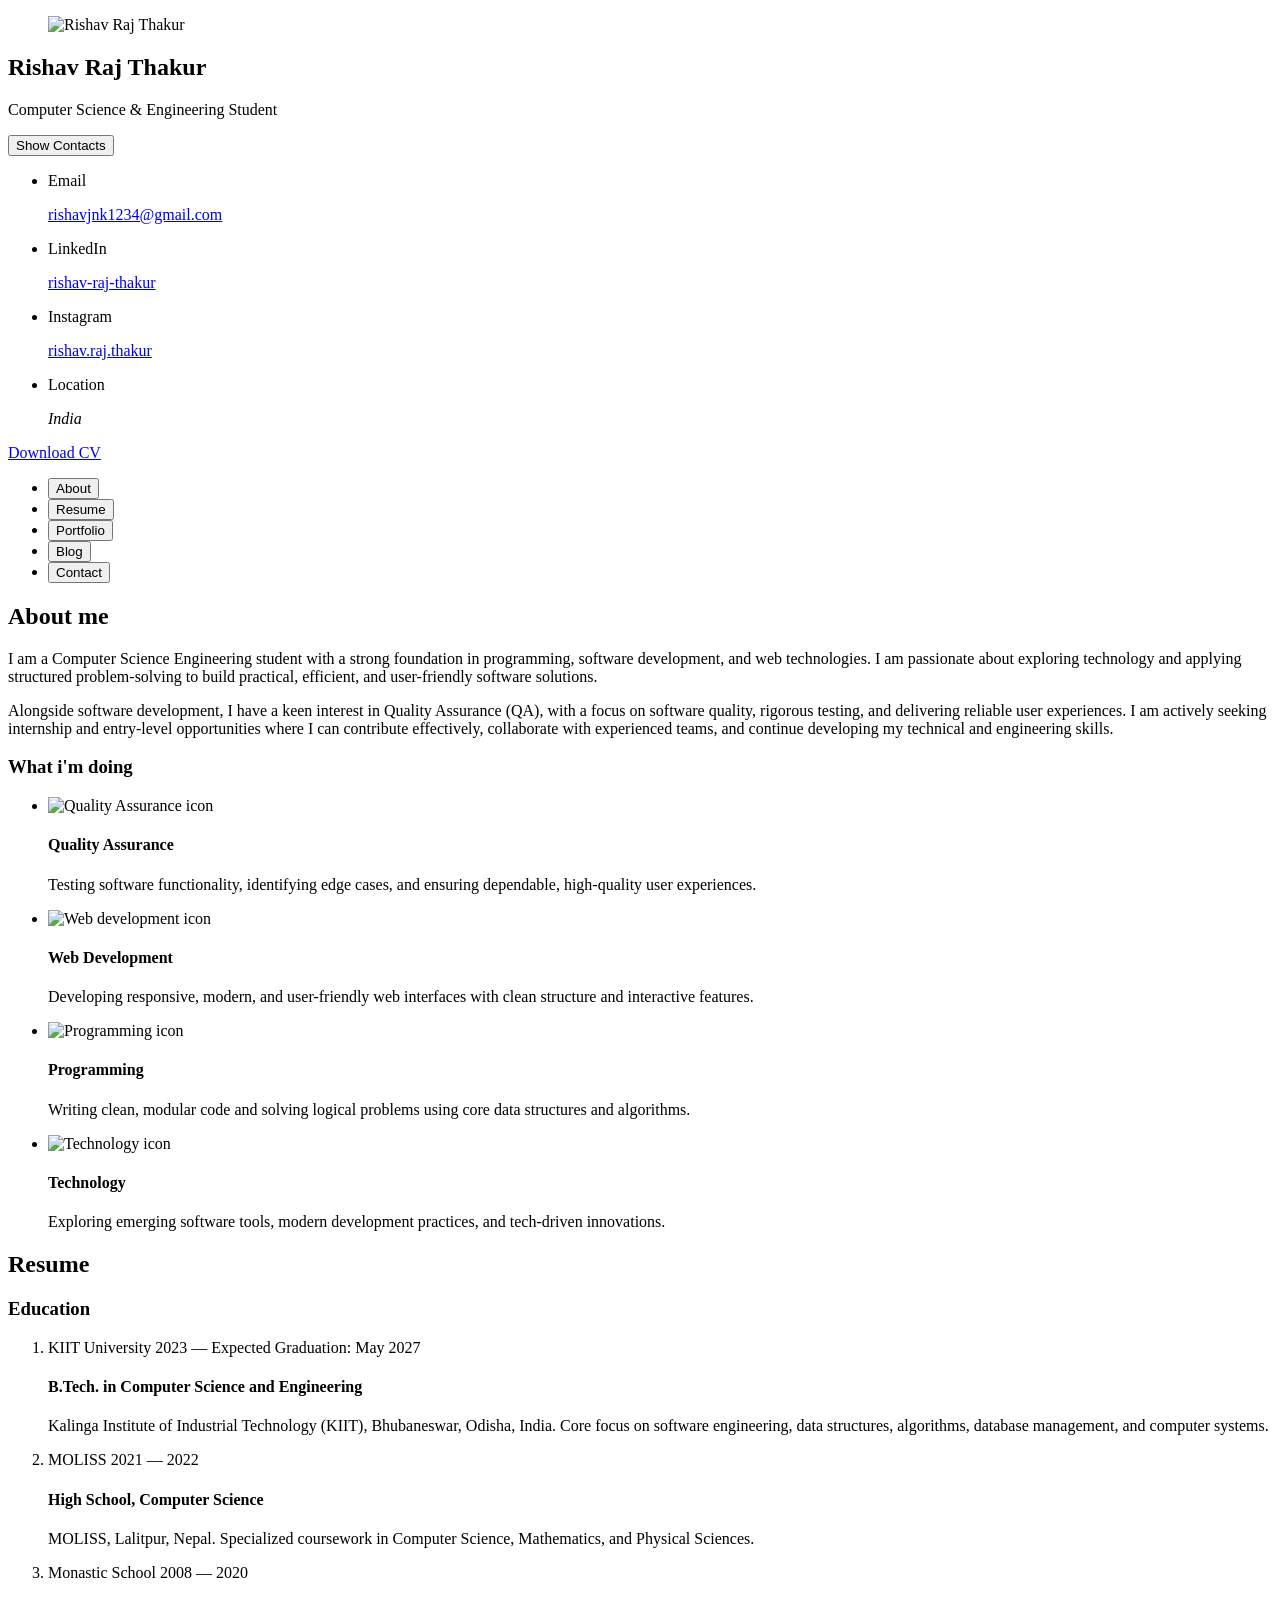
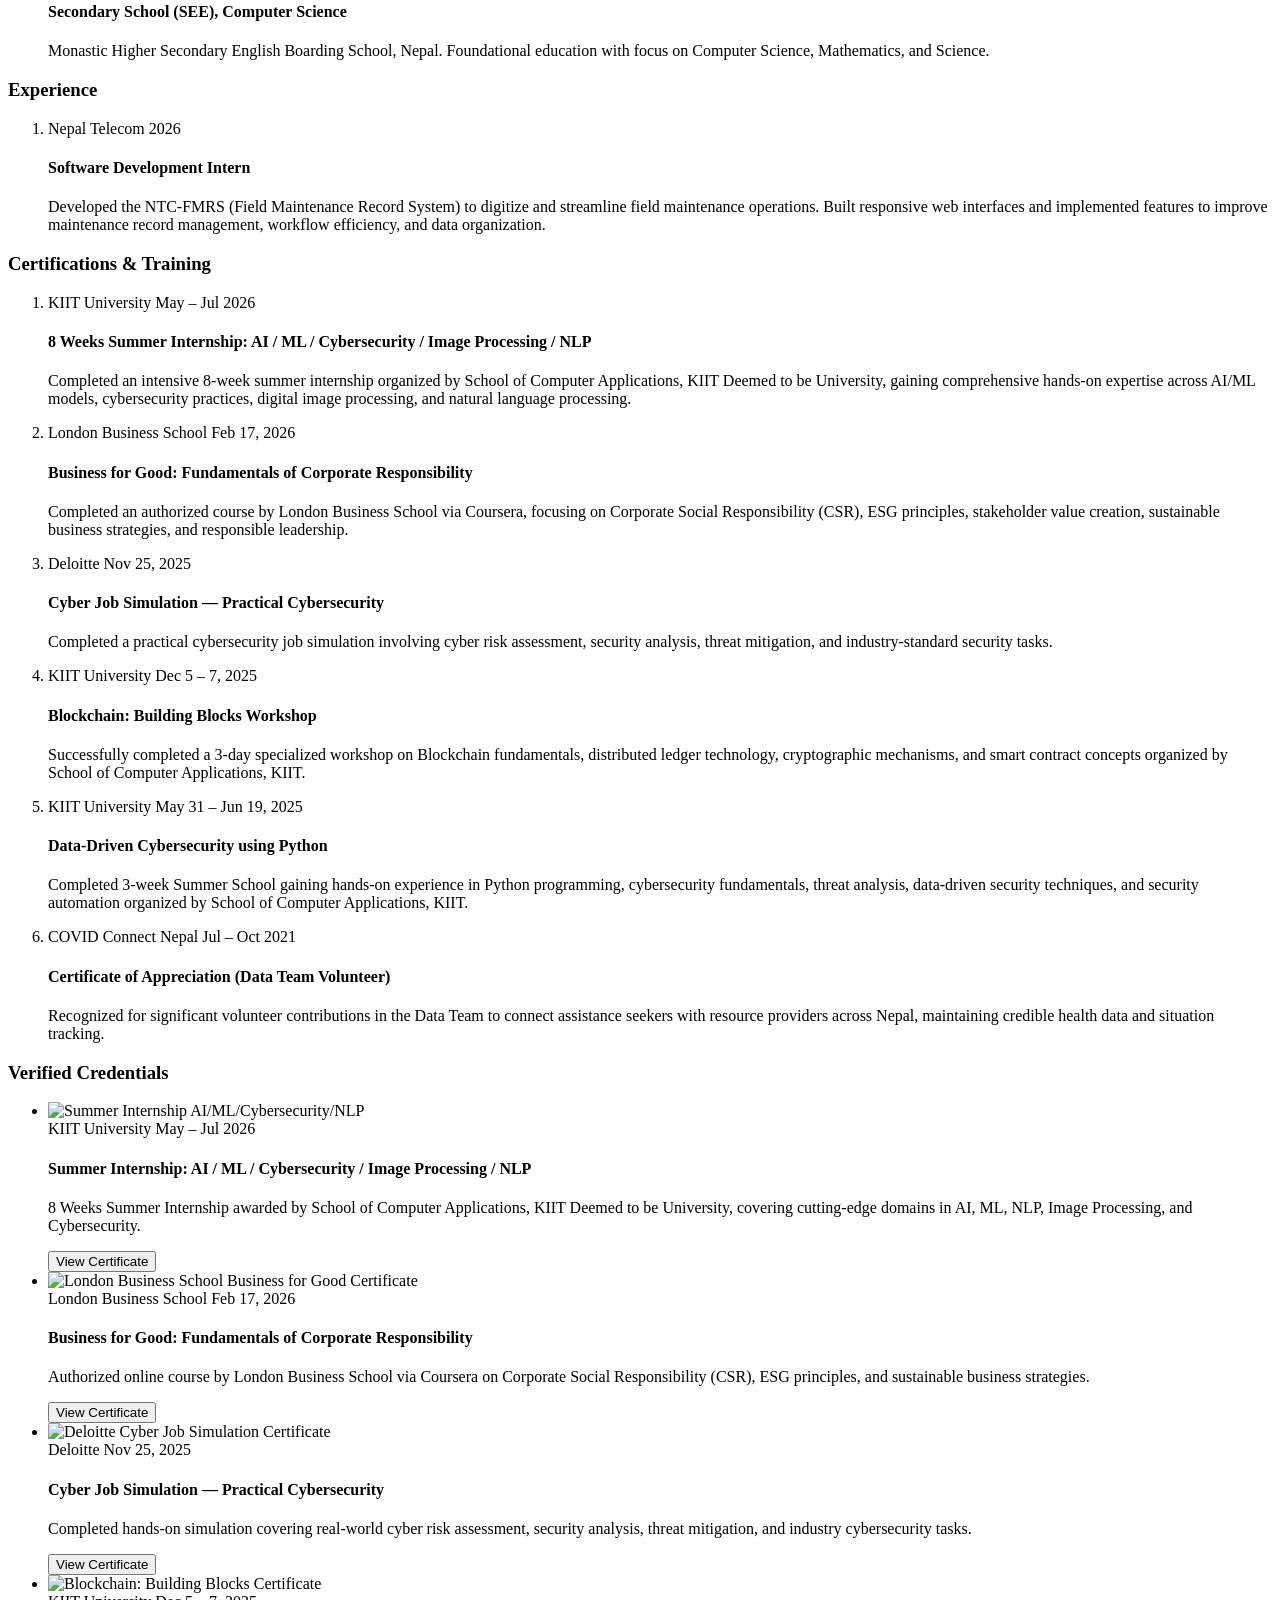
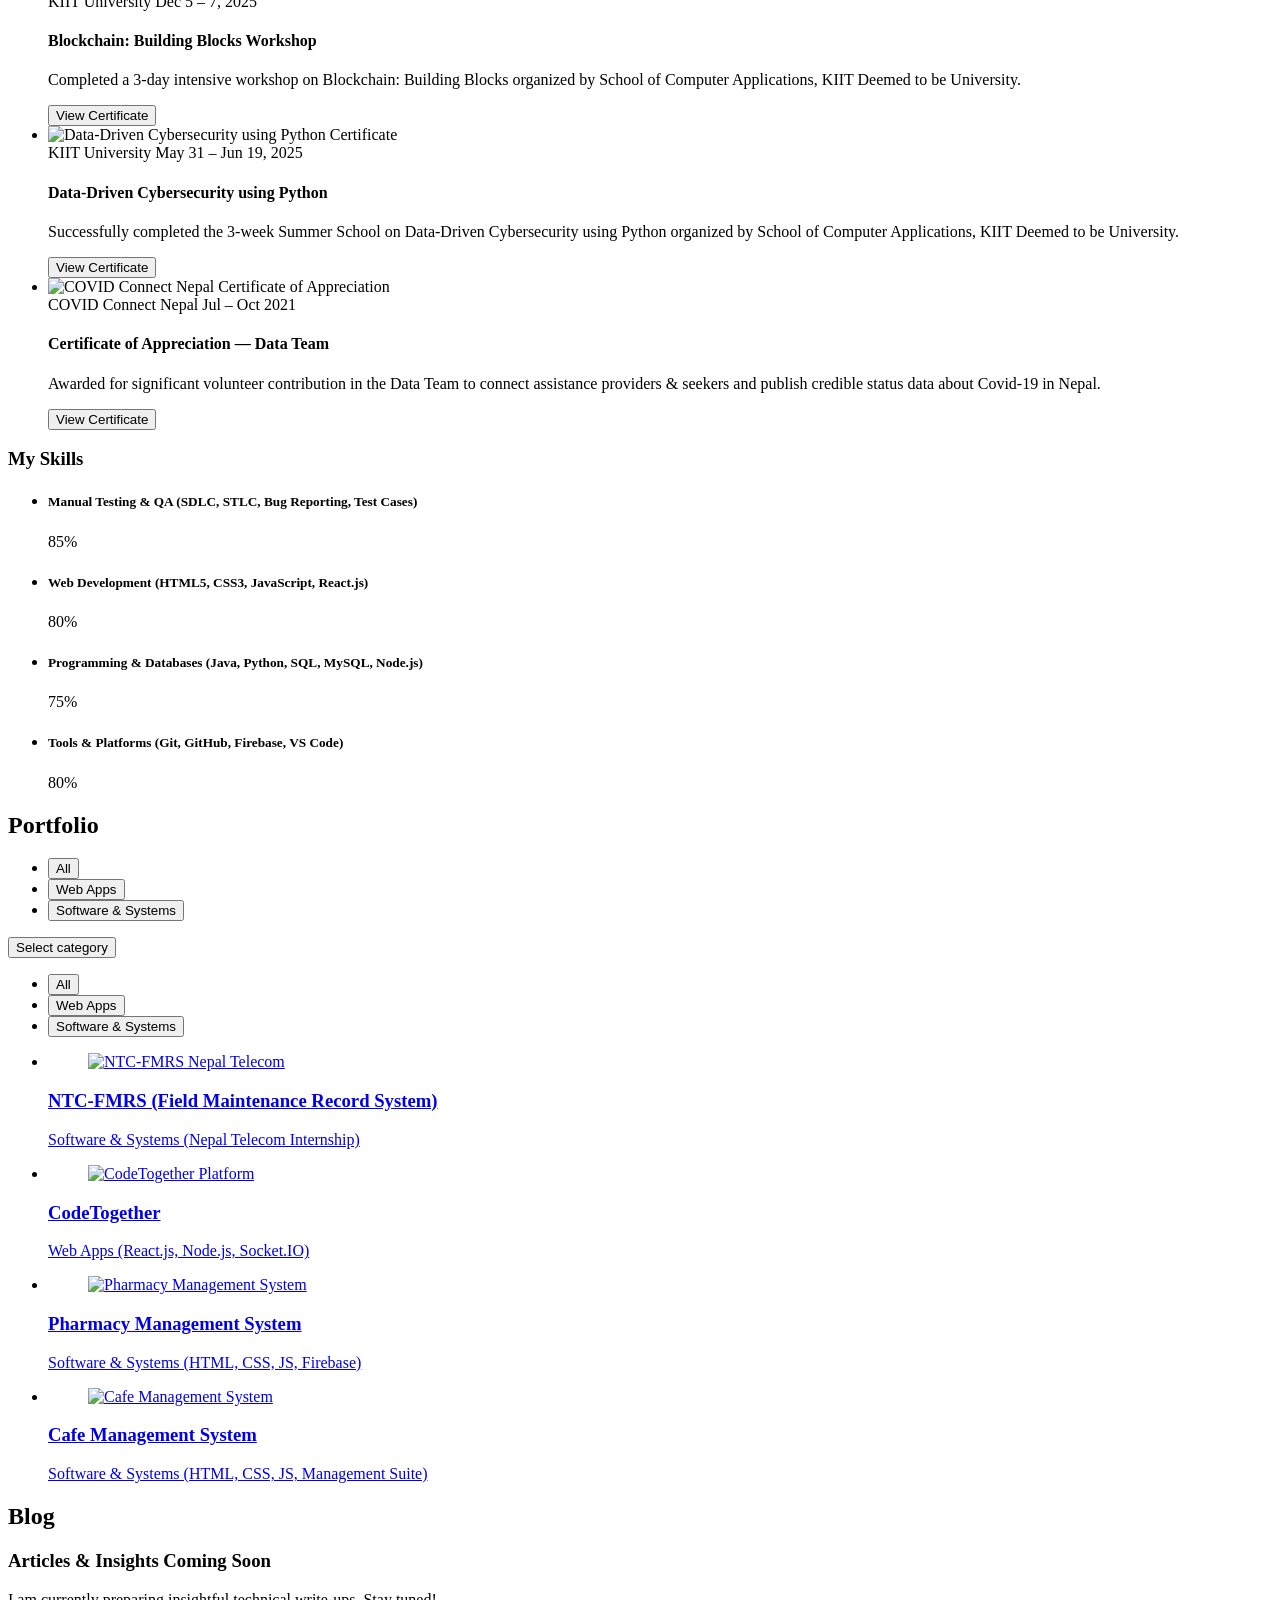
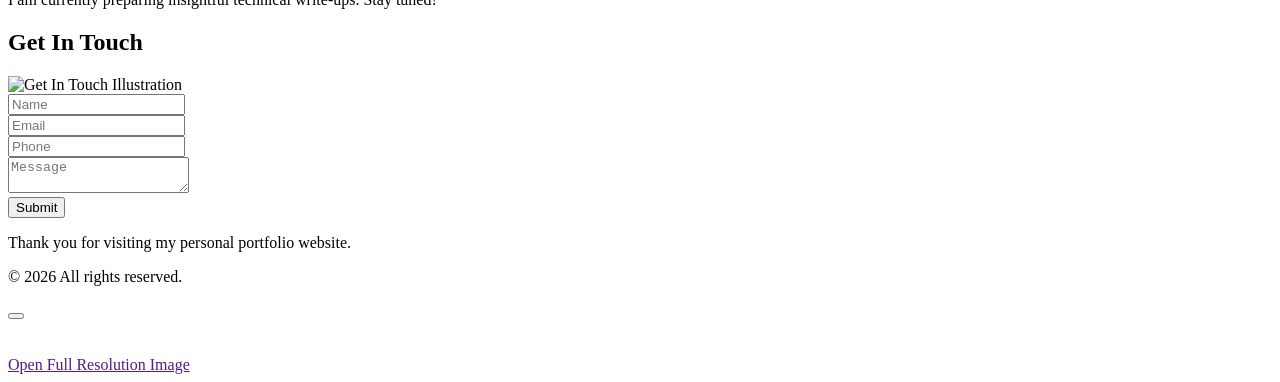
==== commit ec6a5187: "Update index.html" ====
--- a/index.html
+++ b/index.html
@@ -15,7 +15,7 @@
   <!--
     - custom css link
   -->
-  <link rel="stylesheet" href="./Rishav-Portfolio/assets/css/style.css">
+  <link rel="stylesheet" href="./assets/css/style.css">
 
   <!--
     - google font link
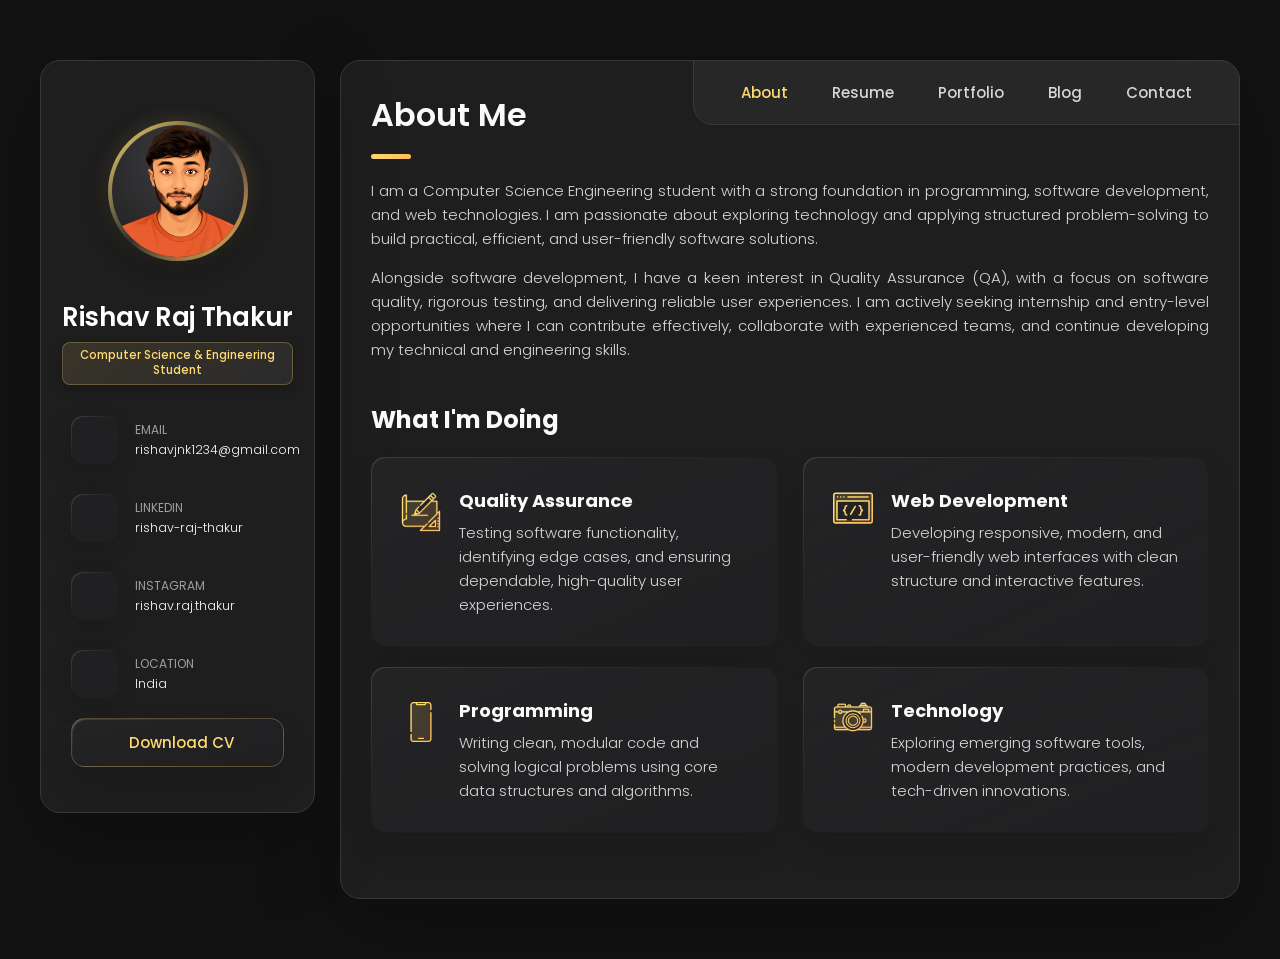
==== commit 63623a44: "Add files via upload" ====
--- a/index.html
+++ b/index.html
@@ -42,7 +42,9 @@
       <div class="sidebar-info">
 
         <figure class="avatar-box">
-          <img src="./assets/images/my-avatar.png" alt="Rishav Raj Thakur" width="120">
+          <div class="avatar-img-box">
+            <img src="./assets/images/my-avatar.png" alt="Rishav Raj Thakur" width="80">
+          </div>
         </figure>
 
         <div class="info-content">
@@ -1141,4 +1143,4 @@
 
 </body>
 
-</html>
+</html>
--- a/assets/css/style.css
+++ b/assets/css/style.css
@@ -0,0 +1,3317 @@
+/*-----------------------------------*\
+  #style.css
+\*-----------------------------------*/
+
+
+/**
+ * copyright 2022 @codewithsadee
+ */
+
+
+
+
+
+/*-----------------------------------*\
+  #CUSTOM PROPERTY
+\*-----------------------------------*/
+
+:root {
+
+  /**
+   * colors
+   */
+
+  /* gradient */
+
+  --bg-gradient-onyx: linear-gradient(to bottom right,
+      hsl(240, 1%, 25%) 3%,
+      hsl(0, 0%, 19%) 97%);
+  --bg-gradient-jet: linear-gradient(to bottom right,
+      hsla(240, 1%, 18%, 0.251) 0%,
+      hsla(240, 2%, 11%, 0) 100%), hsl(240, 2%, 13%);
+  --bg-gradient-yellow-1: linear-gradient(to bottom right,
+      hsl(45, 100%, 71%) 0%,
+      hsla(36, 100%, 69%, 0) 50%);
+  --bg-gradient-yellow-2: linear-gradient(135deg,
+      hsla(45, 100%, 71%, 0.251) 0%,
+      hsla(35, 100%, 68%, 0) 59.86%), hsl(240, 2%, 13%);
+  --border-gradient-onyx: linear-gradient(to bottom right,
+      hsl(0, 0%, 25%) 0%,
+      hsla(0, 0%, 25%, 0) 50%);
+  --text-gradient-yellow: linear-gradient(to right,
+      hsl(45, 100%, 72%),
+      hsl(35, 100%, 68%));
+
+  /* solid */
+
+  --jet: hsl(0, 0%, 22%);
+  --onyx: hsl(240, 1%, 17%);
+  --eerie-black-1: hsl(240, 2%, 13%);
+  --eerie-black-2: hsl(240, 2%, 12%);
+  --smoky-black: hsl(0, 0%, 7%);
+  --white-1: hsl(0, 0%, 100%);
+  --white-2: hsl(0, 0%, 98%);
+  --orange-yellow-crayola: hsl(45, 100%, 72%);
+  --vegas-gold: hsl(45, 54%, 58%);
+  --light-gray: hsl(0, 0%, 84%);
+  --light-gray-70: hsla(0, 0%, 84%, 0.7);
+  --bittersweet-shimmer: hsl(0, 43%, 51%);
+
+  /**
+   * typography
+   */
+
+  /* font-family */
+  --ff-poppins: 'Poppins', sans-serif;
+
+  /* font-size */
+  --fs-1: 24px;
+  --fs-2: 18px;
+  --fs-3: 17px;
+  --fs-4: 16px;
+  --fs-5: 15px;
+  --fs-6: 14px;
+  --fs-7: 13px;
+  --fs-8: 11px;
+
+  /* font-weight */
+  --fw-300: 300;
+  --fw-400: 400;
+  --fw-500: 500;
+  --fw-600: 600;
+
+  /**
+   * shadow
+   */
+
+  --shadow-1: -4px 8px 24px hsla(0, 0%, 0%, 0.25);
+  --shadow-2: 0 16px 30px hsla(0, 0%, 0%, 0.25);
+  --shadow-3: 0 16px 40px hsla(0, 0%, 0%, 0.25);
+  --shadow-4: 0 25px 50px hsla(0, 0%, 0%, 0.15);
+  --shadow-5: 0 24px 80px hsla(0, 0%, 0%, 0.25);
+
+  /**
+   * transition
+   */
+
+  --transition-1: 0.25s ease;
+  --transition-2: 0.5s ease-in-out;
+
+}
+
+
+
+
+
+/*-----------------------------------*\
+  #RESET
+\*-----------------------------------*/
+
+*,
+*::before,
+*::after {
+  margin: 0;
+  padding: 0;
+  box-sizing: border-box;
+}
+
+a {
+  text-decoration: none;
+}
+
+li {
+  list-style: none;
+}
+
+img,
+ion-icon,
+a,
+button,
+time,
+span {
+  display: block;
+}
+
+button {
+  font: inherit;
+  background: none;
+  border: none;
+  text-align: left;
+  cursor: pointer;
+}
+
+input,
+textarea {
+  display: block;
+  width: 100%;
+  background: none;
+  font: inherit;
+}
+
+::selection {
+  background: var(--orange-yellow-crayola);
+  color: var(--smoky-black);
+}
+
+:focus {
+  outline-color: var(--orange-yellow-crayola);
+}
+
+html {
+  font-family: var(--ff-poppins);
+  scroll-behavior: smooth;
+}
+
+body {
+  background: var(--smoky-black);
+}
+
+
+
+
+
+/*-----------------------------------*\
+  #REUSED STYLE
+\*-----------------------------------*/
+
+.sidebar,
+article {
+  background: var(--eerie-black-2);
+  border: 1px solid var(--jet);
+  border-radius: 20px;
+  padding: 15px;
+  box-shadow: var(--shadow-1);
+  z-index: 1;
+}
+
+.separator {
+  width: 100%;
+  height: 1px;
+  background: var(--jet);
+  margin: 16px 0;
+}
+
+.icon-box {
+  position: relative;
+  background: var(--border-gradient-onyx);
+  width: 30px;
+  height: 30px;
+  border-radius: 8px;
+  display: flex;
+  justify-content: center;
+  align-items: center;
+  font-size: 16px;
+  color: var(--orange-yellow-crayola);
+  box-shadow: var(--shadow-1);
+  z-index: 1;
+}
+
+.icon-box::before {
+  content: "";
+  position: absolute;
+  inset: 1px;
+  background: var(--eerie-black-1);
+  border-radius: inherit;
+  z-index: -1;
+}
+
+.icon-box ion-icon {
+  --ionicon-stroke-width: 35px;
+}
+
+article {
+  display: none;
+}
+
+article.active {
+  display: block;
+  animation: fadeSlideUp 0.45s cubic-bezier(0.16, 1, 0.3, 1) backwards;
+}
+
+@keyframes fadeSlideUp {
+  0% {
+    opacity: 0;
+    transform: translateY(14px);
+  }
+
+  100% {
+    opacity: 1;
+    transform: translateY(0);
+  }
+}
+
+.h2,
+.h3,
+.h4,
+.h5 {
+  color: var(--white-2);
+  text-transform: capitalize;
+}
+
+.h2 {
+  font-size: var(--fs-1);
+}
+
+.h3 {
+  font-size: var(--fs-2);
+}
+
+.h4 {
+  font-size: var(--fs-4);
+}
+
+.h5 {
+  font-size: var(--fs-7);
+  font-weight: var(--fw-500);
+}
+
+.article-title {
+  position: relative;
+  padding-bottom: 7px;
+}
+
+.article-title::after {
+  content: "";
+  position: absolute;
+  bottom: 0;
+  left: 0;
+  width: 30px;
+  height: 3px;
+  background: var(--text-gradient-yellow);
+  border-radius: 3px;
+}
+
+.has-scrollbar::-webkit-scrollbar {
+  width: 5px;
+  /* for vertical scrollbar */
+  height: 5px;
+  /* for horizontal scrollbar */
+}
+
+.has-scrollbar::-webkit-scrollbar-track {
+  background: var(--onyx);
+  border-radius: 5px;
+}
+
+.has-scrollbar::-webkit-scrollbar-thumb {
+  background: var(--orange-yellow-crayola);
+  border-radius: 5px;
+}
+
+.has-scrollbar::-webkit-scrollbar-button {
+  width: 20px;
+}
+
+.content-card {
+  position: relative;
+  background: var(--border-gradient-onyx);
+  padding: 15px;
+  padding-top: 45px;
+  border-radius: 14px;
+  box-shadow: var(--shadow-2);
+  cursor: pointer;
+  z-index: 1;
+}
+
+.content-card::before {
+  content: "";
+  position: absolute;
+  inset: 1px;
+  background: var(--bg-gradient-jet);
+  border-radius: inherit;
+  z-index: -1;
+}
+
+
+
+
+
+/*-----------------------------------*\
+  #MAIN
+\*-----------------------------------*/
+
+main {
+  margin: 15px 12px;
+  margin-bottom: 75px;
+  min-width: 259px;
+}
+
+
+
+
+
+/*-----------------------------------*\
+  #SIDEBAR
+\*-----------------------------------*/
+
+.sidebar {
+  margin-bottom: 15px;
+  max-height: 112px;
+  overflow: hidden;
+  transition: var(--transition-2);
+}
+
+.sidebar.active {
+  max-height: 405px;
+}
+
+.sidebar-info {
+  position: relative;
+  display: flex;
+  justify-content: flex-start;
+  align-items: center;
+  gap: 15px;
+}
+
+.avatar-box {
+  position: relative;
+  width: 90px;
+  height: 90px;
+  border-radius: 50%;
+  padding: 3px;
+  background: linear-gradient(135deg, hsl(45, 100%, 72%) 0%, hsla(240, 2%, 25%, 0.6) 50%, hsl(35, 100%, 68%) 100%);
+  box-shadow: 0 8px 24px hsla(0, 0%, 0%, 0.45), 0 0 20px hsla(45, 100%, 72%, 0.18);
+  display: flex;
+  justify-content: center;
+  align-items: center;
+  flex-shrink: 0;
+  transition: all var(--transition-2);
+}
+
+.avatar-img-box {
+  width: 100%;
+  height: 100%;
+  border-radius: 50%;
+  overflow: hidden;
+  background: radial-gradient(circle at 50% 30%, hsl(240, 2%, 24%), hsl(240, 2%, 12%));
+  display: flex;
+  justify-content: center;
+  align-items: center;
+}
+
+.avatar-box img {
+  width: 100%;
+  height: 100%;
+  object-fit: cover;
+  object-position: center;
+  transform: scale(1.12) translateY(3%);
+  transform-origin: center center;
+  transition: transform var(--transition-2);
+}
+
+.avatar-box:hover {
+  transform: translateY(-3px) scale(1.02);
+  box-shadow: 0 12px 30px hsla(0, 0%, 0%, 0.6), 0 0 28px hsla(45, 100%, 72%, 0.35);
+}
+
+.avatar-box:hover img {
+  transform: scale(1.16) translateY(2.5%);
+}
+
+.info-content .name {
+  color: var(--white-1);
+  font-size: var(--fs-3);
+  font-weight: var(--fw-600);
+  letter-spacing: -0.3px;
+  margin-bottom: 6px;
+  line-height: 1.25;
+}
+
+.info-content .title {
+  color: var(--orange-yellow-crayola);
+  background: linear-gradient(135deg, hsla(45, 100%, 72%, 0.12) 0%, hsla(240, 2%, 18%, 0.85) 100%);
+  border: 1px solid hsla(45, 100%, 72%, 0.25);
+  font-size: 11.5px;
+  font-weight: var(--fw-500);
+  width: fit-content;
+  max-width: 100%;
+  padding: 4px 10px;
+  border-radius: 8px;
+  box-shadow: 0 4px 12px hsla(0, 0%, 0%, 0.25);
+  transition: all var(--transition-1);
+  text-align: center;
+  line-height: 1.35;
+  box-sizing: border-box;
+}
+
+.sidebar:hover .info-content .title {
+  border-color: var(--orange-yellow-crayola);
+  box-shadow: 0 0 16px hsla(45, 100%, 72%, 0.25);
+  transform: translateY(-1px);
+}
+
+.info_more-btn {
+  position: absolute;
+  top: -15px;
+  right: -15px;
+  border-radius: 0 15px;
+  font-size: 13px;
+  color: var(--orange-yellow-crayola);
+  background: var(--border-gradient-onyx);
+  padding: 10px;
+  box-shadow: var(--shadow-2);
+  transition: var(--transition-1);
+  z-index: 1;
+}
+
+.info_more-btn::before {
+  content: "";
+  position: absolute;
+  inset: 1px;
+  border-radius: inherit;
+  background: var(--bg-gradient-jet);
+  transition: var(--transition-1);
+  z-index: -1;
+}
+
+.info_more-btn:hover,
+.info_more-btn:focus {
+  background: var(--bg-gradient-yellow-1);
+}
+
+.info_more-btn:hover::before,
+.info_more-btn:focus::before {
+  background: var(--bg-gradient-yellow-2);
+}
+
+.info_more-btn span {
+  display: none;
+}
+
+.sidebar-info_more {
+  opacity: 0;
+  visibility: hidden;
+  transition: var(--transition-2);
+}
+
+.sidebar.active .sidebar-info_more {
+  opacity: 1;
+  visibility: visible;
+}
+
+.contacts-list {
+  display: grid;
+  grid-template-columns: 1fr;
+  gap: 16px;
+}
+
+.contact-item {
+  min-width: 100%;
+  display: flex;
+  align-items: center;
+  gap: 16px;
+}
+
+.contact-item .icon-box {
+  transition: transform var(--transition-1), color var(--transition-1), background var(--transition-1), box-shadow var(--transition-1);
+}
+
+.contact-item:hover .icon-box {
+  background: var(--bg-gradient-yellow-1);
+  color: var(--smoky-black);
+  transform: translateY(-2px) scale(1.08);
+  box-shadow: 0 0 16px hsla(45, 100%, 72%, 0.35);
+}
+
+.contact-item:hover .icon-box::before {
+  opacity: 0;
+}
+
+.contact-info {
+  max-width: calc(100% - 46px);
+  width: calc(100% - 46px);
+}
+
+.contact-title {
+  color: var(--light-gray-70);
+  font-size: var(--fs-8);
+  text-transform: uppercase;
+  margin-bottom: 2px;
+}
+
+.contact-info :is(.contact-link, time, address) {
+  color: var(--white-2);
+  font-size: var(--fs-7);
+  word-break: break-all;
+}
+
+.contact-link {
+  transition: color var(--transition-1);
+}
+
+.contact-item:hover .contact-link {
+  color: var(--orange-yellow-crayola);
+}
+
+.contact-info address {
+  font-style: normal;
+}
+
+.social-list {
+  display: flex;
+  justify-content: flex-start;
+  align-items: center;
+  gap: 15px;
+  padding-bottom: 4px;
+  padding-left: 7px;
+}
+
+.social-item .social-link {
+  color: var(--light-gray-70);
+  font-size: 18px;
+}
+
+.social-item .social-link:hover {
+  color: var(--light-gray);
+}
+
+.sidebar-btn-cv {
+  display: flex;
+  align-items: center;
+  justify-content: center;
+  gap: 8px;
+  width: 100%;
+  background: var(--border-gradient-onyx);
+  color: var(--orange-yellow-crayola);
+  font-size: var(--fs-6);
+  font-weight: var(--fw-500);
+  padding: 12px 20px;
+  border-radius: 14px;
+  margin: 20px 0 15px;
+  box-shadow: var(--shadow-2);
+  border: 1px solid hsla(45, 100%, 72%, 0.25);
+  transition: all var(--transition-1);
+  position: relative;
+  z-index: 1;
+}
+
+.sidebar-btn-cv::before {
+  content: "";
+  position: absolute;
+  inset: 1px;
+  background: var(--bg-gradient-jet);
+  border-radius: inherit;
+  z-index: -1;
+  transition: var(--transition-1);
+}
+
+.sidebar-btn-cv:hover {
+  color: var(--smoky-black);
+  background: var(--bg-gradient-yellow-1);
+  border-color: transparent;
+  box-shadow: 0 0 20px hsla(45, 100%, 72%, 0.35);
+  transform: translateY(-2px);
+}
+
+.sidebar-btn-cv:hover::before {
+  opacity: 0;
+}
+
+.sidebar-btn-cv ion-icon {
+  font-size: 18px;
+  transition: transform var(--transition-1);
+}
+
+.sidebar-btn-cv:hover ion-icon {
+  transform: translateY(3px);
+}
+
+
+
+/*-----------------------------------*\
+  #NAVBAR
+\*-----------------------------------*/
+
+.navbar {
+  position: fixed;
+  bottom: 0;
+  left: 0;
+  width: 100%;
+  background: hsla(240, 1%, 17%, 0.75);
+  backdrop-filter: blur(10px);
+  border: 1px solid var(--jet);
+  border-radius: 12px 12px 0 0;
+  box-shadow: var(--shadow-2);
+  z-index: 5;
+}
+
+.navbar-list {
+  display: flex;
+  flex-wrap: wrap;
+  justify-content: center;
+  align-items: center;
+  padding: 0 10px;
+}
+
+.navbar-link {
+  color: var(--light-gray);
+  font-size: var(--fs-8);
+  padding: 20px 7px;
+  transition: color var(--transition-1), transform var(--transition-1);
+}
+
+.navbar-link:hover,
+.navbar-link:focus {
+  color: var(--light-gray-70);
+  transform: translateY(-1px);
+}
+
+.navbar-link.active {
+  color: var(--orange-yellow-crayola);
+  font-weight: var(--fw-500);
+}
+
+
+
+
+
+/*-----------------------------------*\
+  #ABOUT
+\*-----------------------------------*/
+
+.about .article-title {
+  margin-bottom: 15px;
+}
+
+.about-text {
+  color: var(--light-gray);
+  font-size: var(--fs-6);
+  font-weight: var(--fw-300);
+  line-height: 1.6;
+  text-align: justify;
+  text-justify: inter-word;
+}
+
+.about-text p {
+  margin-bottom: 15px;
+  text-align: justify;
+  text-justify: inter-word;
+}
+
+
+
+/**
+ * #service 
+ */
+
+.service {
+  margin-bottom: 35px;
+}
+
+.service-title {
+  margin-bottom: 20px;
+}
+
+.service-list {
+  display: grid;
+  grid-template-columns: 1fr;
+  gap: 20px;
+}
+
+.service-item {
+  position: relative;
+  background: var(--border-gradient-onyx);
+  padding: 20px;
+  border-radius: 14px;
+  box-shadow: var(--shadow-2);
+  z-index: 1;
+  transition: transform var(--transition-1), box-shadow var(--transition-1);
+}
+
+.service-item::before {
+  content: "";
+  position: absolute;
+  inset: 1px;
+  background: var(--bg-gradient-jet);
+  border-radius: inherit;
+  z-index: -1;
+}
+
+.service-item:hover {
+  transform: translateY(-4px);
+  box-shadow: var(--shadow-4), 0 0 20px hsla(45, 100%, 72%, 0.1);
+}
+
+.service-icon-box {
+  margin-bottom: 10px;
+  transition: transform var(--transition-2);
+}
+
+.service-item:hover .service-icon-box {
+  transform: translateY(-2px) scale(1.08);
+}
+
+.service-icon-box img {
+  margin: auto;
+}
+
+.service-content-box {
+  text-align: center;
+}
+
+.service-item-title {
+  margin-bottom: 7px;
+}
+
+.service-item-text {
+  color: var(--light-gray);
+  font-size: var(--fs-6);
+  font-weight: var(--fw-300);
+  line-height: 1.6;
+}
+
+
+/**
+ * #testimonials 
+ */
+
+.testimonials {
+  margin-bottom: 30px;
+}
+
+.testimonials-title {
+  margin-bottom: 20px;
+}
+
+.testimonials-list {
+  display: flex;
+  justify-content: flex-start;
+  align-items: flex-start;
+  gap: 15px;
+  margin: 0 -15px;
+  padding: 25px 15px;
+  padding-bottom: 35px;
+  overflow-x: auto;
+  scroll-behavior: smooth;
+  overscroll-behavior-inline: contain;
+  scroll-snap-type: inline mandatory;
+}
+
+.testimonials-item {
+  min-width: 100%;
+  scroll-snap-align: center;
+}
+
+.testimonials-avatar-box {
+  position: absolute;
+  top: 0;
+  left: 0;
+  transform: translate(15px, -25px);
+  background: var(--bg-gradient-onyx);
+  border-radius: 14px;
+  box-shadow: var(--shadow-1);
+}
+
+.testimonials-item-title {
+  margin-bottom: 7px;
+}
+
+.testimonials-text {
+  color: var(--light-gray);
+  font-size: var(--fs-6);
+  font-weight: var(--fw-300);
+  line-height: 1.6;
+  text-align: justify;
+  text-justify: inter-word;
+  display: -webkit-box;
+  line-clamp: 4;
+  -webkit-line-clamp: 4;
+  -webkit-box-orient: vertical;
+  overflow: hidden;
+}
+
+
+/**
+ * #testimonials-modal
+ */
+
+.modal-container {
+  position: fixed;
+  top: 0;
+  left: 0;
+  width: 100%;
+  height: 100%;
+  display: flex;
+  justify-content: center;
+  align-items: center;
+  overflow-y: auto;
+  overscroll-behavior: contain;
+  z-index: 20;
+  pointer-events: none;
+  visibility: hidden;
+}
+
+.modal-container::-webkit-scrollbar {
+  display: none;
+}
+
+.modal-container.active {
+  pointer-events: all;
+  visibility: visible;
+}
+
+.overlay {
+  position: fixed;
+  top: 0;
+  left: 0;
+  width: 100%;
+  height: 100vh;
+  background: hsl(0, 0%, 5%);
+  opacity: 0;
+  visibility: hidden;
+  pointer-events: none;
+  z-index: 1;
+  transition: opacity 0.15s ease, visibility 0.15s ease;
+}
+
+.overlay.active {
+  opacity: 0.8;
+  visibility: visible;
+  pointer-events: all;
+}
+
+.testimonials-modal {
+  background: var(--eerie-black-2);
+  position: relative;
+  padding: 15px;
+  margin: 15px 12px;
+  border: 1px solid var(--jet);
+  border-radius: 14px;
+  box-shadow: var(--shadow-5);
+  transform: scale(0.96) translateY(6px);
+  opacity: 0;
+  transition: transform 0.18s cubic-bezier(0.16, 1, 0.3, 1), opacity 0.18s ease;
+  z-index: 2;
+}
+
+.modal-container.active .testimonials-modal {
+  transform: scale(1) translateY(0);
+  opacity: 1;
+}
+
+.modal-close-btn {
+  position: absolute;
+  top: 15px;
+  right: 15px;
+  background: var(--onyx);
+  border-radius: 8px;
+  width: 32px;
+  height: 32px;
+  display: flex;
+  justify-content: center;
+  align-items: center;
+  color: var(--white-2);
+  font-size: 18px;
+  opacity: 0.7;
+}
+
+.modal-close-btn:hover,
+.modal-close-btn:focus {
+  opacity: 1;
+}
+
+.modal-close-btn ion-icon {
+  --ionicon-stroke-width: 50px;
+}
+
+.modal-avatar-box {
+  background: var(--bg-gradient-onyx);
+  width: max-content;
+  border-radius: 14px;
+  margin-bottom: 15px;
+  box-shadow: var(--shadow-2);
+}
+
+.modal-img-wrapper>img {
+  display: none;
+}
+
+.modal-title {
+  margin-bottom: 4px;
+}
+
+.modal-content time {
+  font-size: var(--fs-6);
+  color: var(--light-gray-70);
+  font-weight: var(--fw-300);
+  margin-bottom: 10px;
+}
+
+.modal-content p {
+  color: var(--light-gray);
+  font-size: var(--fs-6);
+  font-weight: var(--fw-300);
+  line-height: 1.6;
+  text-align: justify;
+  text-justify: inter-word;
+}
+
+
+/**
+ * #clients 
+ */
+
+.clients {
+  margin-bottom: 15px;
+}
+
+.clients-list {
+  display: flex;
+  justify-content: flex-start;
+  align-items: flex-start;
+  gap: 15px;
+  margin: 0 -15px;
+  padding: 25px;
+  padding-bottom: 25px;
+  overflow-x: auto;
+  scroll-behavior: smooth;
+  overscroll-behavior-inline: contain;
+  scroll-snap-type: inline mandatory;
+  scroll-padding-inline: 25px;
+}
+
+.clients-item {
+  min-width: 50%;
+  scroll-snap-align: start;
+}
+
+.clients-item img {
+  width: 100%;
+  filter: grayscale(1);
+  transition: var(--transition-1);
+}
+
+.clients-item img:hover {
+  filter: grayscale(0);
+}
+
+
+
+
+
+/*-----------------------------------*\
+  #RESUME
+\*-----------------------------------*/
+
+.article-title {
+  margin-bottom: 30px;
+}
+
+.resume-header {
+  display: flex;
+  justify-content: space-between;
+  align-items: center;
+  margin-bottom: 30px;
+  flex-wrap: wrap;
+  gap: 15px;
+}
+
+.resume-header .article-title {
+  margin-bottom: 0;
+}
+
+.resume-cv-btn {
+  display: inline-flex;
+  align-items: center;
+  gap: 8px;
+  background: var(--border-gradient-onyx);
+  color: var(--orange-yellow-crayola);
+  font-size: var(--fs-7);
+  font-weight: var(--fw-500);
+  padding: 9px 18px;
+  border-radius: 12px;
+  box-shadow: var(--shadow-2);
+  border: 1px solid hsla(45, 100%, 72%, 0.25);
+  transition: all var(--transition-1);
+  position: relative;
+  z-index: 1;
+}
+
+.resume-cv-btn::before {
+  content: "";
+  position: absolute;
+  inset: 1px;
+  background: var(--bg-gradient-jet);
+  border-radius: inherit;
+  z-index: -1;
+  transition: var(--transition-1);
+}
+
+.resume-cv-btn:hover {
+  color: var(--smoky-black);
+  background: var(--bg-gradient-yellow-1);
+  border-color: transparent;
+  box-shadow: 0 0 16px hsla(45, 100%, 72%, 0.35);
+  transform: translateY(-2px);
+}
+
+.resume-cv-btn:hover::before {
+  opacity: 0;
+}
+
+.resume-cv-btn ion-icon {
+  font-size: 17px;
+}
+
+
+/**
+ * education and experience 
+ */
+
+.timeline {
+  margin-bottom: 30px;
+}
+
+.timeline .title-wrapper {
+  display: flex;
+  align-items: center;
+  gap: 15px;
+  margin-bottom: 25px;
+}
+
+.timeline-list {
+  font-size: var(--fs-6);
+  margin-left: 45px;
+}
+
+.timeline-item {
+  position: relative;
+}
+
+.timeline-item:not(:last-child) {
+  margin-bottom: 20px;
+}
+
+.timeline-item-title {
+  font-size: var(--fs-6);
+  line-height: 1.3;
+  margin-bottom: 7px;
+}
+
+.timeline-list span {
+  color: var(--vegas-gold);
+  font-weight: var(--fw-400);
+  line-height: 1.6;
+}
+
+.timeline-item:not(:last-child)::before {
+  content: "";
+  position: absolute;
+  top: -25px;
+  left: -30px;
+  width: 1px;
+  height: calc(100% + 50px);
+  background: var(--jet);
+}
+
+.timeline-item::after {
+  content: "";
+  position: absolute;
+  top: 5px;
+  left: -33px;
+  height: 8px;
+  width: 8px;
+  background: var(--text-gradient-yellow);
+  border-radius: 50%;
+  box-shadow: 0 0 0 4px var(--jet);
+  transition: all var(--transition-1);
+}
+
+.timeline-item:hover::after {
+  box-shadow: 0 0 0 4px var(--orange-yellow-crayola), 0 0 12px var(--orange-yellow-crayola);
+  transform: scale(1.25);
+}
+
+.timeline-text {
+  color: var(--light-gray);
+  font-weight: var(--fw-300);
+  line-height: 1.6;
+  text-align: justify;
+  text-justify: inter-word;
+}
+
+/**
+ * single box timeline container (for Education, Experience, Certifications & Training)
+ */
+
+.timeline-container-box {
+  position: relative;
+  background: var(--border-gradient-onyx);
+  padding: 28px 24px 28px 42px;
+  border-radius: 16px;
+  box-shadow: var(--shadow-2);
+  z-index: 1;
+  border: 1px solid rgba(255, 255, 255, 0.03);
+}
+
+.timeline-container-box::before {
+  content: "";
+  position: absolute;
+  inset: 1px;
+  background: var(--bg-gradient-jet);
+  border-radius: inherit;
+  z-index: -1;
+}
+
+.timeline-container-box .timeline-list {
+  margin-left: 18px;
+}
+
+.timeline-container-box .timeline-item {
+  position: relative;
+  transition: all var(--transition-1);
+}
+
+.timeline-container-box .timeline-item:not(:last-child) {
+  margin-bottom: 28px;
+  padding-bottom: 6px;
+}
+
+.timeline-container-box .timeline-item-header {
+  display: flex;
+  justify-content: space-between;
+  align-items: center;
+  flex-wrap: wrap;
+  gap: 8px 12px;
+  margin-bottom: 8px;
+}
+
+.timeline-container-box .timeline-badge {
+  display: inline-flex;
+  align-items: center;
+  gap: 5px;
+  color: var(--orange-yellow-crayola);
+  font-size: var(--fs-8);
+  font-weight: var(--fw-600);
+  background: hsla(45, 100%, 72%, 0.1);
+  border: 1px solid hsla(45, 100%, 72%, 0.25);
+  padding: 3px 12px;
+  border-radius: 20px;
+  letter-spacing: 0.3px;
+}
+
+.timeline-container-box .timeline-date {
+  color: var(--vegas-gold);
+  font-size: var(--fs-8);
+  font-weight: var(--fw-400);
+}
+
+.timeline-container-box .timeline-item-title {
+  color: var(--white-2);
+  font-size: var(--fs-5);
+  font-weight: var(--fw-600);
+  margin-bottom: 8px;
+  line-height: 1.4;
+  transition: color var(--transition-1);
+}
+
+.timeline-container-box .timeline-item:hover .timeline-item-title {
+  color: var(--orange-yellow-crayola);
+}
+
+.timeline-container-box .timeline-text {
+  color: var(--light-gray);
+  font-size: var(--fs-7);
+  font-weight: var(--fw-300);
+  line-height: 1.65;
+}
+
+.timeline-container-box .timeline-item:not(:last-child)::before {
+  top: -15px;
+  left: -20px;
+  width: 1px;
+  height: calc(100% + 40px);
+  background: var(--jet);
+}
+
+.timeline-container-box .timeline-item::after {
+  top: 6px;
+  left: -23px;
+  height: 7px;
+  width: 7px;
+  background: var(--text-gradient-yellow);
+  border-radius: 50%;
+  box-shadow: 0 0 0 4px var(--jet);
+  transition: box-shadow var(--transition-1), transform var(--transition-1);
+}
+
+.timeline-container-box .timeline-item:hover::after {
+  box-shadow: 0 0 0 4px var(--jet), 0 0 12px var(--orange-yellow-crayola);
+  transform: scale(1.15);
+}
+
+/**
+ * resume card box design (matching certificate boxes)
+ */
+
+.resume-card-list {
+  display: grid;
+  grid-template-columns: 1fr;
+  gap: 20px;
+}
+
+.resume-card-item {
+  position: relative;
+  background: var(--border-gradient-onyx);
+  padding: 20px;
+  border-radius: 16px;
+  box-shadow: var(--shadow-2);
+  z-index: 1;
+  display: flex;
+  flex-direction: column;
+  justify-content: flex-start;
+  transition: transform var(--transition-1), box-shadow var(--transition-1);
+}
+
+.resume-card-item::before {
+  content: "";
+  position: absolute;
+  inset: 1px;
+  background: var(--bg-gradient-jet);
+  border-radius: inherit;
+  z-index: -1;
+}
+
+.resume-card-item:hover {
+  transform: translateY(-4px);
+  box-shadow: var(--shadow-3);
+}
+
+.resume-card-meta {
+  display: flex;
+  align-items: center;
+  justify-content: space-between;
+  flex-wrap: wrap;
+  gap: 8px;
+  margin-bottom: 12px;
+}
+
+.resume-card-badge {
+  color: var(--orange-yellow-crayola);
+  font-size: var(--fs-8);
+  font-weight: var(--fw-500);
+  background: hsla(45, 100%, 72%, 0.1);
+  padding: 3px 10px;
+  border-radius: 6px;
+  border: 1px solid hsla(45, 100%, 72%, 0.2);
+}
+
+.resume-card-date {
+  color: var(--vegas-gold);
+  font-size: var(--fs-8);
+  font-weight: var(--fw-400);
+}
+
+.resume-card-title {
+  font-size: var(--fs-5);
+  font-weight: var(--fw-600);
+  color: var(--white-2);
+  margin-bottom: 8px;
+  line-height: 1.35;
+}
+
+.resume-card-text {
+  color: var(--light-gray);
+  font-size: var(--fs-7);
+  font-weight: var(--fw-300);
+  line-height: 1.6;
+}
+
+
+/**
+ * skills 
+ */
+
+.skill {
+  margin-bottom: 30px;
+}
+
+.skill>.title-wrapper {
+  display: flex;
+  align-items: center;
+  gap: 15px;
+  margin-bottom: 25px;
+}
+
+.skills-list.content-card {
+  padding: 24px 26px;
+  cursor: default;
+  border-radius: 16px;
+}
+
+.skills-item {
+  position: relative;
+  transition: transform var(--transition-1);
+}
+
+.skills-item:not(:last-child) {
+  margin-bottom: 24px;
+}
+
+.skills-item .title-wrapper {
+  display: flex;
+  align-items: center;
+  justify-content: space-between;
+  gap: 12px;
+  margin-bottom: 12px;
+}
+
+.skill-title-group {
+  display: flex;
+  align-items: center;
+  gap: 10px;
+  min-width: 0;
+}
+
+.skill-dot {
+  display: inline-block;
+  width: 8.5px;
+  height: 8.5px;
+  border-radius: 50%;
+  flex-shrink: 0;
+  transition: transform var(--transition-1), box-shadow var(--transition-1);
+}
+
+.skill-dot.dot-orange {
+  background-color: #f59e0b;
+  box-shadow: 0 0 10px rgba(245, 158, 11, 0.8), 0 0 4px rgba(245, 158, 11, 0.95);
+}
+
+.skill-dot.dot-cyan {
+  background-color: #38bdf8;
+  box-shadow: 0 0 10px rgba(56, 189, 248, 0.8), 0 0 4px rgba(56, 189, 248, 0.95);
+}
+
+.skill-dot.dot-blue {
+  background-color: #3b82f6;
+  box-shadow: 0 0 10px rgba(59, 130, 246, 0.8), 0 0 4px rgba(59, 130, 246, 0.95);
+}
+
+.skill-dot.dot-coral {
+  background-color: #f97316;
+  box-shadow: 0 0 10px rgba(249, 115, 22, 0.8), 0 0 4px rgba(249, 115, 22, 0.95);
+}
+
+.skills-item .h5 {
+  font-size: var(--fs-6);
+  font-weight: var(--fw-600);
+  color: var(--white-2);
+  margin: 0;
+  display: flex;
+  align-items: baseline;
+  flex-wrap: wrap;
+  gap: 6px;
+  text-transform: none;
+}
+
+.skills-item .skill-name {
+  color: var(--white-1);
+  font-weight: var(--fw-600);
+  letter-spacing: 0.1px;
+}
+
+.skills-item .skill-details {
+  color: hsl(0, 0%, 65%);
+  font-size: var(--fs-7);
+  font-weight: var(--fw-300);
+  letter-spacing: 0.1px;
+}
+
+.skills-item .skill-data {
+  color: var(--orange-yellow-crayola);
+  font-size: var(--fs-8);
+  font-weight: var(--fw-600);
+  background: hsla(45, 100%, 72%, 0.08);
+  border: 1px solid hsla(45, 100%, 72%, 0.22);
+  padding: 3px 10px;
+  border-radius: 8px;
+  box-shadow: 0 2px 6px hsla(0, 0%, 0%, 0.25);
+  letter-spacing: 0.3px;
+  flex-shrink: 0;
+  transition: all var(--transition-1);
+}
+
+.skill-progress-bg {
+  background: #141416;
+  width: 100%;
+  height: 8px;
+  border-radius: 10px;
+  overflow: hidden;
+  box-shadow: inset 0 1px 3px rgba(0, 0, 0, 0.6);
+  border: 1px solid rgba(255, 255, 255, 0.02);
+  position: relative;
+}
+
+.skill-progress-fill {
+  background: linear-gradient(90deg, #f5be4f 0%, #f3a83b 100%);
+  height: 100%;
+  border-radius: inherit;
+  box-shadow: 0 0 10px hsla(45, 100%, 72%, 0.35);
+  transition: width 0.8s cubic-bezier(0.4, 0, 0.2, 1);
+}
+
+.skills-item:hover .skill-dot {
+  transform: scale(1.2);
+}
+
+.skills-item:hover .skill-progress-fill {
+  box-shadow: 0 0 14px hsla(45, 100%, 72%, 0.55);
+  filter: brightness(1.06);
+}
+
+.skills-item:hover .skill-data {
+  border-color: var(--orange-yellow-crayola);
+  box-shadow: 0 0 10px hsla(45, 100%, 72%, 0.25);
+}
+
+
+/**
+ * certificates showcase
+ */
+
+.certificate-section {
+  margin-top: 30px;
+  margin-bottom: 30px;
+}
+
+.certificate-section .title-wrapper {
+  display: flex;
+  align-items: center;
+  gap: 15px;
+  margin-bottom: 25px;
+}
+
+.certificate-list {
+  display: grid;
+  grid-template-columns: 1fr;
+  gap: 25px;
+}
+
+.certificate-item {
+  position: relative;
+  background: var(--border-gradient-onyx);
+  padding: 16px;
+  border-radius: 16px;
+  box-shadow: var(--shadow-2);
+  z-index: 1;
+  display: flex;
+  flex-direction: column;
+  justify-content: space-between;
+  cursor: pointer;
+  transition: transform var(--transition-1), box-shadow var(--transition-1);
+}
+
+.certificate-item::before {
+  content: "";
+  position: absolute;
+  inset: 1px;
+  background: var(--bg-gradient-jet);
+  border-radius: inherit;
+  z-index: -1;
+}
+
+.certificate-item:hover {
+  transform: translateY(-5px);
+  box-shadow: var(--shadow-4), 0 8px 24px hsla(45, 100%, 72%, 0.1);
+}
+
+.cert-banner-box {
+  position: relative;
+  width: 100%;
+  height: 180px;
+  border-radius: 12px;
+  overflow: hidden;
+  margin-bottom: 15px;
+  background: var(--onyx);
+}
+
+.cert-banner-box img {
+  width: 100%;
+  height: 100%;
+  object-fit: cover;
+  object-position: top center;
+  transition: transform var(--transition-2);
+}
+
+.certificate-item:hover .cert-banner-box img {
+  transform: scale(1.04);
+}
+
+.cert-overlay-icon {
+  position: absolute;
+  inset: 0;
+  background: hsla(0, 0%, 0%, 0.45);
+  display: flex;
+  justify-content: center;
+  align-items: center;
+  opacity: 0;
+  transition: opacity var(--transition-1);
+}
+
+.cert-overlay-icon ion-icon {
+  font-size: 22px;
+  color: var(--orange-yellow-crayola);
+  background: var(--eerie-black-1);
+  padding: 12px;
+  border-radius: 50%;
+  box-shadow: var(--shadow-1);
+}
+
+.certificate-item:hover .cert-overlay-icon {
+  opacity: 1;
+}
+
+.cert-content {
+  display: flex;
+  flex-direction: column;
+  flex-grow: 1;
+}
+
+.cert-meta {
+  display: flex;
+  align-items: center;
+  justify-content: space-between;
+  flex-wrap: wrap;
+  gap: 6px;
+  margin-bottom: 8px;
+}
+
+.cert-issuer {
+  color: var(--orange-yellow-crayola);
+  font-size: var(--fs-8);
+  font-weight: var(--fw-500);
+  background: hsla(45, 100%, 72%, 0.1);
+  padding: 3px 8px;
+  border-radius: 6px;
+  border: 1px solid hsla(45, 100%, 72%, 0.2);
+}
+
+.cert-date {
+  color: var(--vegas-gold);
+  font-size: var(--fs-8);
+  font-weight: var(--fw-400);
+}
+
+.cert-item-title {
+  font-size: var(--fs-5);
+  font-weight: var(--fw-600);
+  color: var(--white-2);
+  margin-bottom: 8px;
+  line-height: 1.35;
+}
+
+.cert-text {
+  color: var(--light-gray);
+  font-size: var(--fs-7);
+  font-weight: var(--fw-300);
+  line-height: 1.5;
+  margin-bottom: 12px;
+  display: -webkit-box;
+  -webkit-line-clamp: 3;
+  -webkit-box-orient: vertical;
+  overflow: hidden;
+}
+
+.cert-view-btn {
+  display: inline-flex;
+  align-items: center;
+  gap: 6px;
+  color: var(--orange-yellow-crayola);
+  font-size: var(--fs-7);
+  font-weight: var(--fw-500);
+  margin-top: auto;
+  padding-top: 10px;
+  border-top: 1px solid var(--jet);
+  transition: color var(--transition-1);
+}
+
+.certificate-item:hover .cert-view-btn {
+  color: var(--white-1);
+}
+
+.cert-view-btn ion-icon {
+  font-size: 15px;
+  transition: transform var(--transition-1);
+}
+
+.certificate-item:hover .cert-view-btn ion-icon {
+  transform: translateX(3px);
+}
+
+
+/**
+ * certificate modal
+ */
+
+.cert-modal-container {
+  position: fixed;
+  top: 0;
+  left: 0;
+  width: 100%;
+  height: 100%;
+  display: flex;
+  justify-content: center;
+  align-items: center;
+  overflow-y: auto;
+  overscroll-behavior: contain;
+  z-index: 50;
+  pointer-events: none;
+  visibility: hidden;
+  padding: 15px;
+}
+
+.cert-modal-container.active {
+  pointer-events: all;
+  visibility: visible;
+}
+
+.cert-overlay {
+  position: fixed;
+  top: 0;
+  left: 0;
+  width: 100%;
+  height: 100vh;
+  background: hsla(0, 0%, 5%, 0.85);
+  backdrop-filter: blur(8px);
+  -webkit-backdrop-filter: blur(8px);
+  opacity: 0;
+  visibility: hidden;
+  pointer-events: none;
+  z-index: 1;
+  transition: opacity 0.15s ease, visibility 0.15s ease;
+}
+
+.cert-modal-container.active .cert-overlay {
+  opacity: 1;
+  visibility: visible;
+  pointer-events: all;
+}
+
+.cert-modal {
+  background: var(--eerie-black-2);
+  position: relative;
+  max-width: 820px;
+  width: 100%;
+  max-height: 92vh;
+  overflow-y: auto;
+  padding: 24px;
+  border: 1px solid var(--jet);
+  border-radius: 18px;
+  box-shadow: var(--shadow-5);
+  transform: scale(0.96) translateY(6px);
+  opacity: 0;
+  transition: transform 0.18s cubic-bezier(0.16, 1, 0.3, 1), opacity 0.18s ease;
+  z-index: 2;
+  display: flex;
+  flex-direction: column;
+  gap: 16px;
+}
+
+.cert-modal-container.active .cert-modal {
+  transform: scale(1) translateY(0);
+  opacity: 1;
+}
+
+.cert-modal-close-btn {
+  position: absolute;
+  top: 15px;
+  right: 15px;
+  background: var(--onyx);
+  border-radius: 8px;
+  width: 32px;
+  height: 32px;
+  display: flex;
+  justify-content: center;
+  align-items: center;
+  color: var(--white-2);
+  font-size: 20px;
+  opacity: 0.8;
+  transition: var(--transition-1);
+  z-index: 3;
+}
+
+.cert-modal-close-btn:hover,
+.cert-modal-close-btn:focus {
+  opacity: 1;
+  color: var(--orange-yellow-crayola);
+  transform: rotate(90deg);
+}
+
+.cert-modal-img-box {
+  width: 100%;
+  border-radius: 12px;
+  overflow: hidden;
+  background: hsla(240, 2%, 10%, 0.6);
+  border: 1px solid var(--jet);
+  display: flex;
+  justify-content: center;
+  align-items: center;
+  padding: 8px;
+}
+
+.cert-modal-img-box img {
+  width: 100%;
+  max-height: 52vh;
+  object-fit: contain;
+  border-radius: 8px;
+}
+
+.cert-modal-details {
+  display: flex;
+  flex-direction: column;
+  gap: 8px;
+}
+
+.cert-modal-header {
+  display: flex;
+  justify-content: space-between;
+  align-items: flex-start;
+  flex-wrap: wrap;
+  gap: 10px;
+}
+
+.cert-modal-title {
+  font-size: var(--fs-3);
+  color: var(--white-1);
+  max-width: calc(100% - 140px);
+}
+
+.cert-modal-date {
+  color: var(--vegas-gold);
+  font-size: var(--fs-7);
+  font-weight: var(--fw-400);
+}
+
+.cert-modal-desc {
+  color: var(--light-gray);
+  font-size: var(--fs-6);
+  font-weight: var(--fw-300);
+  line-height: 1.6;
+  text-align: justify;
+  text-justify: inter-word;
+}
+
+.cert-modal-actions {
+  display: flex;
+  gap: 12px;
+  margin-top: 6px;
+}
+
+.cert-open-btn,
+.cert-verify-btn {
+  display: inline-flex;
+  align-items: center;
+  gap: 8px;
+  background: var(--border-gradient-onyx);
+  color: var(--orange-yellow-crayola);
+  padding: 8px 18px;
+  border-radius: 10px;
+  font-size: var(--fs-7);
+  font-weight: var(--fw-500);
+  box-shadow: var(--shadow-1);
+  transition: var(--transition-1);
+}
+
+.cert-open-btn:hover,
+.cert-verify-btn:hover {
+  background: var(--bg-gradient-yellow-1);
+  color: var(--smoky-black);
+}
+
+.cert-verify-btn {
+  background: hsla(140, 60%, 45%, 0.15);
+  color: #4ade80;
+  border: 1px solid hsla(140, 60%, 45%, 0.3);
+}
+
+.cert-verify-btn:hover {
+  background: #4ade80;
+  color: var(--smoky-black);
+}
+
+.cert-open-btn ion-icon,
+.cert-verify-btn ion-icon {
+  font-size: 16px;
+}
+
+
+
+
+
+/*-----------------------------------*\
+  #PORTFOLIO
+\*-----------------------------------*/
+
+.filter-list {
+  display: none;
+}
+
+.filter-select-box {
+  position: relative;
+  margin-bottom: 25px;
+}
+
+.filter-select {
+  background: var(--eerie-black-2);
+  color: var(--light-gray);
+  display: flex;
+  justify-content: space-between;
+  align-items: center;
+  width: 100%;
+  padding: 12px 16px;
+  border: 1px solid var(--jet);
+  border-radius: 14px;
+  font-size: var(--fs-6);
+  font-weight: var(--fw-300);
+}
+
+.filter-select.active .select-icon {
+  transform: rotate(0.5turn);
+}
+
+.select-list {
+  background: var(--eerie-black-2);
+  position: absolute;
+  top: calc(100% + 6px);
+  width: 100%;
+  padding: 6px;
+  border: 1px solid var(--jet);
+  border-radius: 14px;
+  z-index: 2;
+  opacity: 0;
+  visibility: hidden;
+  pointer-events: none;
+  transition: 0.15s ease-in-out;
+}
+
+.filter-select.active+.select-list {
+  opacity: 1;
+  visibility: visible;
+  pointer-events: all;
+}
+
+.select-item button {
+  background: var(--eerie-black-2);
+  color: var(--light-gray);
+  font-size: var(--fs-6);
+  font-weight: var(--fw-300);
+  text-transform: capitalize;
+  width: 100%;
+  padding: 8px 10px;
+  border-radius: 8px;
+}
+
+.select-item button:hover {
+  --eerie-black-2: hsl(240, 2%, 20%);
+}
+
+.project-list {
+  display: grid;
+  grid-template-columns: 1fr;
+  gap: 30px;
+  margin-bottom: 10px;
+}
+
+.project-item {
+  display: none;
+}
+
+.project-item.active {
+  display: block;
+  animation: scaleUp 0.25s ease forwards;
+}
+
+@keyframes scaleUp {
+  0% {
+    transform: scale(0.5);
+  }
+
+  100% {
+    transform: scale(1);
+  }
+}
+
+.project-item>a {
+  width: 100%;
+}
+
+.project-img {
+  position: relative;
+  width: 100%;
+  aspect-ratio: 4 / 3;
+  height: auto;
+  border-radius: 16px;
+  overflow: hidden;
+  margin-bottom: 15px;
+}
+
+.project-img::before {
+  content: "";
+  position: absolute;
+  top: 0;
+  left: 0;
+  width: 100%;
+  height: 100%;
+  background: transparent;
+  z-index: 1;
+  transition: var(--transition-1);
+}
+
+.project-item>a:hover .project-img::before {
+  background: hsla(0, 0%, 0%, 0.5);
+}
+
+.project-item-icon-box {
+  --scale: 0.8;
+
+  background: var(--jet);
+  color: var(--orange-yellow-crayola);
+  position: absolute;
+  top: 50%;
+  left: 50%;
+  transform: translate(-50%, -50%) scale(var(--scale));
+  font-size: 20px;
+  padding: 18px;
+  border-radius: 12px;
+  opacity: 0;
+  z-index: 1;
+  transition: var(--transition-1);
+}
+
+.project-item>a:hover .project-item-icon-box {
+  --scale: 1;
+  opacity: 1;
+}
+
+.project-item-icon-box ion-icon {
+  --ionicon-stroke-width: 50px;
+}
+
+.project-img img {
+  width: 100%;
+  height: 100%;
+  object-fit: cover;
+  transition: var(--transition-1);
+}
+
+.project-item>a:hover img {
+  transform: scale(1.1);
+}
+
+.project-title,
+.project-category {
+  margin-left: 10px;
+}
+
+.project-title {
+  color: var(--white-2);
+  font-size: var(--fs-5);
+  font-weight: var(--fw-400);
+  text-transform: capitalize;
+  line-height: 1.3;
+}
+
+.project-category {
+  color: var(--light-gray-70);
+  font-size: var(--fs-6);
+  font-weight: var(--fw-300);
+}
+
+
+
+
+
+/*-----------------------------------*\
+  #BLOG
+\*-----------------------------------*/
+
+.blog-posts {
+  margin-bottom: 10px;
+}
+
+.blog-empty-card {
+  position: relative;
+  background: var(--border-gradient-onyx);
+  padding: 45px 24px;
+  border-radius: 16px;
+  box-shadow: var(--shadow-2);
+  text-align: center;
+  z-index: 1;
+  display: flex;
+  flex-direction: column;
+  align-items: center;
+  justify-content: center;
+  gap: 12px;
+}
+
+.blog-empty-card::before {
+  content: "";
+  position: absolute;
+  inset: 1px;
+  background: var(--bg-gradient-jet);
+  border-radius: inherit;
+  z-index: -1;
+}
+
+.empty-icon-box {
+  font-size: 38px;
+  color: var(--orange-yellow-crayola);
+  background: hsla(45, 100%, 72%, 0.1);
+  border: 1px solid hsla(45, 100%, 72%, 0.25);
+  width: 70px;
+  height: 70px;
+  border-radius: 50%;
+  display: flex;
+  justify-content: center;
+  align-items: center;
+  margin-bottom: 6px;
+}
+
+.empty-title {
+  color: var(--white-2);
+  font-size: var(--fs-3);
+  font-weight: var(--fw-600);
+}
+
+.empty-text {
+  color: var(--light-gray);
+  font-size: var(--fs-6);
+  font-weight: var(--fw-300);
+  max-width: 480px;
+  line-height: 1.6;
+}
+
+.blog-posts-list {
+  display: grid;
+  grid-template-columns: 1fr;
+  gap: 20px;
+}
+
+.blog-post-item>a {
+  position: relative;
+  background: var(--border-gradient-onyx);
+  height: 100%;
+  box-shadow: var(--shadow-4);
+  border-radius: 16px;
+  z-index: 1;
+}
+
+.blog-post-item>a::before {
+  content: "";
+  position: absolute;
+  inset: 1px;
+  border-radius: inherit;
+  background: var(--eerie-black-1);
+  z-index: -1;
+}
+
+.blog-banner-box {
+  width: 100%;
+  height: 200px;
+  border-radius: 12px;
+  overflow: hidden;
+}
+
+.blog-banner-box img {
+  width: 100%;
+  height: 100%;
+  object-fit: cover;
+  transition: var(--transition-1);
+}
+
+.blog-post-item>a:hover .blog-banner-box img {
+  transform: scale(1.1);
+}
+
+.blog-content {
+  padding: 15px;
+}
+
+.blog-meta {
+  display: flex;
+  justify-content: flex-start;
+  align-items: center;
+  gap: 7px;
+  margin-bottom: 10px;
+}
+
+.blog-meta :is(.blog-category, time) {
+  color: var(--light-gray-70);
+  font-size: var(--fs-6);
+  font-weight: var(--fw-300);
+}
+
+.blog-meta .dot {
+  background: var(--light-gray-70);
+  width: 4px;
+  height: 4px;
+  border-radius: 4px;
+}
+
+.blog-item-title {
+  margin-bottom: 10px;
+  line-height: 1.3;
+  transition: var(--transition-1);
+}
+
+.blog-post-item>a:hover .blog-item-title {
+  color: var(--orange-yellow-crayola);
+}
+
+.blog-text {
+  color: var(--light-gray);
+  font-size: var(--fs-6);
+  font-weight: var(--fw-300);
+  line-height: 1.6;
+}
+
+
+
+
+
+/*-----------------------------------*\
+  #CONTACT
+\*-----------------------------------*/
+
+/* Title with Headset Icon */
+.contact .article-title {
+  white-space: nowrap;
+  display: inline-flex;
+  align-items: center;
+  gap: 8px;
+  margin-top: 8px;
+  padding-bottom: 16px;
+  margin-bottom: 28px;
+}
+
+.article-title .title-headset-icon {
+  display: inline-flex;
+  align-items: center;
+  justify-content: center;
+  font-size: 26px;
+  color: var(--orange-yellow-crayola);
+  flex-shrink: 0;
+}
+
+.article-title .gold-text {
+  color: var(--orange-yellow-crayola);
+  white-space: nowrap;
+}
+
+/* Get In Touch 2-Column Card Container */
+.contact-card-container {
+  position: relative;
+  background: var(--border-gradient-onyx);
+  padding: 24px 20px;
+  border-radius: 20px;
+  box-shadow: var(--shadow-2);
+  z-index: 1;
+  display: grid;
+  grid-template-columns: 1fr;
+  gap: 28px;
+  align-items: center;
+}
+
+.contact-card-container::before {
+  content: "";
+  position: absolute;
+  inset: 1px;
+  background: var(--bg-gradient-jet);
+  border-radius: inherit;
+  z-index: -1;
+}
+
+/* Left Illustration Box */
+.contact-illustration-box {
+  display: flex;
+  justify-content: center;
+  align-items: center;
+  width: 100%;
+  border-radius: 16px;
+  overflow: hidden;
+  background: hsla(240, 2%, 11%, 0.7);
+  padding: 12px;
+  border: 1px solid hsla(0, 0%, 100%, 0.05);
+}
+
+@keyframes floatIllustration {
+
+  0%,
+  100% {
+    transform: translateY(0);
+  }
+
+  50% {
+    transform: translateY(-5px);
+  }
+}
+
+.contact-illustration-img {
+  width: 100%;
+  max-width: 360px;
+  height: auto;
+  object-fit: contain;
+  border-radius: 12px;
+  animation: floatIllustration 5s ease-in-out infinite;
+  transition: transform var(--transition-2);
+}
+
+.contact-card-container:hover .contact-illustration-img {
+  animation-play-state: paused;
+  transform: scale(1.03);
+}
+
+/* Right Form Side */
+.contact-form-side {
+  width: 100%;
+}
+
+.contact-form-side .form {
+  display: flex;
+  flex-direction: column;
+  gap: 16px;
+  width: 100%;
+}
+
+.input-field-box {
+  position: relative;
+  width: 100%;
+}
+
+.input-icon {
+  position: absolute;
+  left: 16px;
+  top: 50%;
+  transform: translateY(-50%);
+  font-size: 19px;
+  color: var(--light-gray-70);
+  transition: color var(--transition-1), transform var(--transition-1);
+  pointer-events: none;
+  z-index: 2;
+}
+
+.input-field-box.textarea-box .input-icon {
+  top: 18px;
+  transform: none;
+}
+
+.form-input {
+  width: 100%;
+  color: var(--white-2);
+  font-size: var(--fs-6);
+  font-weight: var(--fw-400);
+  padding: 14px 18px 14px 48px;
+  border: 1.5px solid var(--jet);
+  border-radius: 12px;
+  background: var(--eerie-black-2);
+  outline: none;
+  transition: all var(--transition-1);
+  font-family: inherit;
+}
+
+.form-input::placeholder {
+  color: var(--light-gray-70);
+  font-weight: var(--fw-400);
+}
+
+.form-input:focus {
+  border-color: var(--orange-yellow-crayola);
+  background: hsla(240, 2%, 13%, 0.95);
+  box-shadow: 0 0 16px hsla(45, 100%, 72%, 0.2);
+}
+
+.input-field-box:focus-within .input-icon {
+  color: var(--orange-yellow-crayola);
+  transform: translateY(-50%) scale(1.1);
+}
+
+.input-field-box.textarea-box:focus-within .input-icon {
+  transform: scale(1.1);
+}
+
+textarea.form-input {
+  min-height: 120px;
+  height: 130px;
+  max-height: 220px;
+  resize: vertical;
+  line-height: 1.5;
+}
+
+textarea.form-input::-webkit-resizer {
+  display: none;
+}
+
+.form-input:focus:invalid {
+  border-color: var(--bittersweet-shimmer);
+}
+
+.form-bottom-actions {
+  display: flex;
+  align-items: center;
+  justify-content: flex-end;
+  margin-top: 4px;
+}
+
+.form-btn.submit-btn {
+  position: relative;
+  width: auto;
+  min-width: 135px;
+  background: #2516a8;
+  color: var(--white-1);
+  display: inline-flex;
+  justify-content: center;
+  align-items: center;
+  gap: 8px;
+  padding: 12px 26px;
+  border-radius: 10px;
+  font-size: var(--fs-6);
+  font-weight: var(--fw-600);
+  box-shadow: 0 4px 18px rgba(37, 22, 168, 0.45);
+  z-index: 1;
+  border: 1px solid rgba(255, 255, 255, 0.15);
+  transition: all var(--transition-1);
+  cursor: pointer;
+  margin-left: auto;
+}
+
+.form-btn.submit-btn ion-icon {
+  font-size: 16px;
+  transition: transform var(--transition-1);
+}
+
+.form-btn.submit-btn:hover {
+  background: #3924dc;
+  box-shadow: 0 6px 24px rgba(57, 36, 220, 0.6);
+  transform: translateY(-2px);
+}
+
+.form-btn.submit-btn:hover ion-icon {
+  transform: translateX(3px) rotate(-10deg);
+}
+
+.form-btn.submit-btn:disabled {
+  opacity: 0.5;
+  cursor: not-allowed;
+  transform: none;
+  box-shadow: none;
+}
+
+.form-btn.submit-btn:disabled:hover {
+  background: #2516a8;
+  transform: none;
+}
+
+/* Success Banner */
+.form-success-banner {
+  margin-top: 15px;
+  padding: 14px 18px;
+  border-radius: 12px;
+  background: hsla(142, 70%, 45%, 0.12);
+  border: 1px solid hsla(142, 70%, 45%, 0.35);
+  display: flex;
+  align-items: center;
+  gap: 12px;
+}
+
+.form-success-banner .success-icon {
+  font-size: 24px;
+  color: #4ade80;
+  flex-shrink: 0;
+  display: flex;
+  align-items: center;
+}
+
+.form-success-banner .success-title {
+  color: #4ade80;
+  font-size: var(--fs-6);
+  font-weight: var(--fw-600);
+  margin-bottom: 2px;
+}
+
+.form-success-banner .success-text {
+  color: var(--light-gray);
+  font-size: var(--fs-7);
+  font-weight: var(--fw-300);
+  line-height: 1.4;
+}
+
+/* Contact Footer Note */
+.contact-footer {
+  margin-top: 35px;
+  padding-top: 22px;
+  border-top: 1px solid var(--jet);
+  text-align: center;
+  display: flex;
+  flex-direction: column;
+  align-items: center;
+  gap: 6px;
+}
+
+.contact-footer-thanks {
+  color: var(--light-gray);
+  font-size: var(--fs-7);
+  font-weight: var(--fw-400);
+}
+
+.contact-footer-copy {
+  color: var(--light-gray-70);
+  font-size: var(--fs-8);
+  font-weight: var(--fw-300);
+}
+
+
+
+/*-----------------------------------*\
+  #BACK TO TOP
+\*-----------------------------------*/
+
+.back-to-top-btn {
+  position: fixed;
+  bottom: 25px;
+  right: 25px;
+  width: 46px;
+  height: 46px;
+  background: var(--border-gradient-onyx);
+  color: var(--orange-yellow-crayola);
+  border-radius: 50%;
+  box-shadow: var(--shadow-3);
+  display: flex;
+  justify-content: center;
+  align-items: center;
+  font-size: 20px;
+  z-index: 10;
+  border: 1px solid hsla(45, 100%, 72%, 0.25);
+  opacity: 0;
+  visibility: hidden;
+  transform: translateY(15px);
+  transition: opacity var(--transition-1), visibility var(--transition-1), transform var(--transition-1), background var(--transition-1), color var(--transition-1), box-shadow var(--transition-1);
+  cursor: pointer;
+  text-decoration: none;
+}
+
+.back-to-top-btn::before {
+  content: "";
+  position: absolute;
+  inset: 1px;
+  background: var(--bg-gradient-jet);
+  border-radius: inherit;
+  z-index: -1;
+  transition: opacity var(--transition-1);
+}
+
+.back-to-top-btn.active {
+  opacity: 1;
+  visibility: visible;
+  transform: translateY(0);
+}
+
+.back-to-top-btn:hover {
+  background: var(--bg-gradient-yellow-1);
+  color: var(--smoky-black);
+  border-color: transparent;
+  box-shadow: 0 0 20px hsla(45, 100%, 72%, 0.45);
+  transform: translateY(-4px);
+}
+
+.back-to-top-btn:hover::before {
+  opacity: 0;
+}
+
+
+
+/*-----------------------------------*\
+  #RESPONSIVE
+\*-----------------------------------*/
+
+/**
+ * responsive larger than 450px screen
+ */
+
+@media (min-width: 450px) {
+
+  /**
+   * client
+   */
+
+  .clients-item {
+    min-width: calc(33.33% - 10px);
+  }
+
+
+
+  /**
+   * #PORTFOLIO, BLOG 
+   */
+
+  .project-img,
+  .blog-banner-box {
+    height: auto;
+  }
+
+}
+
+
+
+
+
+/**
+ * responsive larger than 580px screen
+ */
+
+@media (min-width: 580px) {
+
+  /**
+   * CUSTOM PROPERTY
+   */
+
+  :root {
+
+    /**
+     * typography
+     */
+
+    --fs-1: 32px;
+    --fs-2: 24px;
+    --fs-3: 26px;
+    --fs-4: 18px;
+    --fs-6: 15px;
+    --fs-7: 15px;
+    --fs-8: 12px;
+
+  }
+
+
+
+  /**
+   * #REUSED STYLE
+   */
+
+  .sidebar,
+  article {
+    width: 520px;
+    margin-inline: auto;
+    padding: 30px;
+  }
+
+  .article-title {
+    font-weight: var(--fw-600);
+    padding-bottom: 15px;
+  }
+
+  .article-title::after {
+    width: 40px;
+    height: 5px;
+  }
+
+  .icon-box {
+    width: 48px;
+    height: 48px;
+    border-radius: 12px;
+    font-size: 18px;
+  }
+
+
+
+  /**
+   * #MAIN
+   */
+
+  main {
+    margin-top: 60px;
+    margin-bottom: 100px;
+  }
+
+
+
+  /**
+   * #SIDEBAR
+   */
+
+  .sidebar {
+    max-height: 180px;
+    margin-bottom: 30px;
+  }
+
+  .sidebar.active {
+    max-height: 584px;
+  }
+
+  .sidebar-info {
+    gap: 25px;
+  }
+
+  .avatar-box {
+    width: 120px;
+    height: 120px;
+    padding: 4px;
+  }
+
+  .info-content .name {
+    font-size: 24px;
+    margin-bottom: 8px;
+  }
+
+  .info-content .title {
+    font-size: 12px;
+    padding: 4px 12px;
+  }
+
+  .info_more-btn {
+    top: -30px;
+    right: -30px;
+    padding: 10px 15px;
+  }
+
+  .info_more-btn span {
+    display: block;
+    font-size: var(--fs-8);
+  }
+
+  .info_more-btn ion-icon {
+    display: none;
+  }
+
+  .separator {
+    margin: 32px 0;
+  }
+
+  .contacts-list {
+    gap: 20px;
+  }
+
+  .contact-info {
+    max-width: calc(100% - 64px);
+    width: calc(100% - 64px);
+  }
+
+
+
+  /**
+   * #NAVBAR
+   */
+
+  .navbar {
+    border-radius: 20px 20px 0 0;
+  }
+
+  .navbar-list {
+    gap: 20px;
+  }
+
+  .navbar-link {
+    --fs-8: 14px;
+  }
+
+
+
+  /**
+   * #ABOUT
+   */
+
+  .about .article-title {
+    margin-bottom: 20px;
+  }
+
+  .about-text {
+    margin-bottom: 40px;
+  }
+
+  /* service */
+
+  .service-item {
+    display: flex;
+    justify-content: flex-start;
+    align-items: flex-start;
+    gap: 18px;
+    padding: 30px;
+  }
+
+  .service-icon-box {
+    margin-bottom: 0;
+    margin-top: 5px;
+  }
+
+  .service-content-box {
+    text-align: left;
+  }
+
+  /* testimonials */
+
+  .testimonials-title {
+    margin-bottom: 25px;
+  }
+
+  .testimonials-list {
+    gap: 30px;
+    margin: 0 -30px;
+    padding: 30px;
+    padding-bottom: 35px;
+  }
+
+  .content-card {
+    padding: 30px;
+    padding-top: 25px;
+  }
+
+  .testimonials-avatar-box {
+    transform: translate(30px, -30px);
+    border-radius: 20px;
+  }
+
+  .testimonials-avatar-box img {
+    width: 80px;
+  }
+
+  .testimonials-item-title {
+    margin-bottom: 10px;
+    margin-left: 95px;
+  }
+
+  .testimonials-text {
+    line-clamp: 2;
+    -webkit-line-clamp: 2;
+  }
+
+  /* testimonials modal */
+
+  .modal-container {
+    padding: 20px;
+  }
+
+  .testimonials-modal {
+    display: flex;
+    justify-content: flex-start;
+    align-items: stretch;
+    gap: 25px;
+    padding: 30px;
+    border-radius: 20px;
+  }
+
+  .modal-img-wrapper {
+    display: flex;
+    flex-direction: column;
+    align-items: center;
+  }
+
+  .modal-avatar-box {
+    border-radius: 18px;
+    margin-bottom: 0;
+  }
+
+  .modal-avatar-box img {
+    width: 65px;
+  }
+
+  .modal-img-wrapper>img {
+    display: block;
+    flex-grow: 1;
+    width: 35px;
+  }
+
+  /* clients */
+
+  .clients-list {
+    gap: 50px;
+    margin: 0 -30px;
+    padding: 45px;
+    scroll-padding-inline: 45px;
+  }
+
+  .clients-item {
+    min-width: calc(33.33% - 35px);
+  }
+
+
+
+  /**
+   * #RESUME
+   */
+
+  .timeline-list {
+    margin-left: 65px;
+  }
+
+  .timeline-item:not(:last-child)::before {
+    left: -40px;
+  }
+
+  .timeline-item::after {
+    height: 8px;
+    width: 8px;
+    left: -43px;
+  }
+
+  .timeline-container-box {
+    padding: 30px 28px 30px 48px;
+  }
+
+  .timeline-container-box .timeline-list {
+    margin-left: 20px;
+  }
+
+  .timeline-container-box .timeline-item:not(:last-child)::before {
+    left: -24px;
+    height: calc(100% + 42px);
+  }
+
+  .timeline-container-box .timeline-item::after {
+    height: 8px;
+    width: 8px;
+    left: -27px;
+    top: 6px;
+  }
+
+  .skills-item:not(:last-child) {
+    margin-bottom: 25px;
+  }
+
+
+
+  /**
+   * #PORTFOLIO, BLOG
+   */
+
+  .project-img,
+  .blog-banner-box {
+    border-radius: 16px;
+  }
+
+  .blog-posts-list {
+    gap: 30px;
+  }
+
+  .blog-content {
+    padding: 25px;
+  }
+
+
+
+  /**
+   * #CONTACT
+   */
+
+  .contact-card-container {
+    padding: 28px 24px;
+  }
+
+  .form-btn.submit-btn {
+    --fs-6: 16px;
+    padding: 13px 28px;
+  }
+
+}
+
+
+
+
+
+/**
+ * responsive larger than 768px screen
+ */
+
+@media (min-width: 768px) {
+
+  /**
+   * REUSED STYLE
+   */
+
+  .sidebar,
+  article {
+    width: 700px;
+  }
+
+  .has-scrollbar::-webkit-scrollbar-button {
+    width: 100px;
+  }
+
+
+
+  /**
+   * SIDEBAR
+   */
+
+  .contacts-list {
+    grid-template-columns: 1fr 1fr;
+    gap: 30px 15px;
+  }
+
+
+
+  /**
+   * NAVBAR
+   */
+
+  .navbar-link {
+    --fs-8: 15px;
+  }
+
+
+
+  /**
+   * ABOUT
+   */
+
+  /* testimonials modal */
+
+  .testimonials-modal {
+    gap: 35px;
+    max-width: 680px;
+  }
+
+  .modal-avatar-box img {
+    width: 80px;
+  }
+
+
+
+  /**
+   * PORTFOLIO
+   */
+
+  .article-title {
+    padding-bottom: 20px;
+  }
+
+  .filter-select-box {
+    display: none;
+  }
+
+  .filter-list {
+    display: flex;
+    justify-content: flex-start;
+    align-items: center;
+    gap: 25px;
+    padding-left: 5px;
+    margin-bottom: 30px;
+  }
+
+  .filter-item button {
+    color: var(--light-gray);
+    font-size: var(--fs-5);
+    transition: var(--transition-1);
+  }
+
+  .filter-item button:hover {
+    color: var(--light-gray-70);
+  }
+
+  .filter-item button.active {
+    color: var(--orange-yellow-crayola);
+  }
+
+  /* portfolio and blog grid */
+
+  .project-list,
+  .blog-posts-list,
+  .certificate-list,
+  .resume-card-list.grid-3 {
+    grid-template-columns: 1fr 1fr;
+  }
+
+
+
+  /**
+   * CONTACT
+   */
+
+  .contact-card-container {
+    grid-template-columns: 1fr 1.15fr;
+    gap: 30px;
+    padding: 32px 28px;
+  }
+
+}
+
+
+
+
+
+/**
+ * responsive larger than 1024px screen
+ */
+
+@media (min-width: 1024px) {
+
+  /**
+   * CUSTOM PROPERTY
+   */
+
+  :root {
+
+    /**
+    * shadow
+    */
+
+    --shadow-1: -4px 8px 24px hsla(0, 0%, 0%, 0.125);
+    --shadow-2: 0 16px 30px hsla(0, 0%, 0%, 0.125);
+    --shadow-3: 0 16px 40px hsla(0, 0%, 0%, 0.125);
+
+  }
+
+
+
+  /**
+   * REUSED STYLE
+   */
+
+  .sidebar,
+  article {
+    width: 950px;
+    box-shadow: var(--shadow-5);
+  }
+
+
+
+  /**
+   * MAIN 
+   */
+
+  main {
+    margin-bottom: 60px;
+  }
+
+  .main-content {
+    position: relative;
+    width: max-content;
+    margin: auto;
+  }
+
+
+
+  /**
+   * NAVBAR
+   */
+
+  .navbar {
+    position: absolute;
+    bottom: auto;
+    top: 0;
+    left: auto;
+    right: 0;
+    width: max-content;
+    border-radius: 0 20px;
+    padding: 0 20px;
+    box-shadow: none;
+  }
+
+  .navbar-list {
+    gap: 30px;
+    padding: 0 20px;
+  }
+
+  .navbar-link {
+    font-weight: var(--fw-500);
+  }
+
+
+
+  /**
+   * ABOUT
+   */
+
+  /* service */
+
+  .service-list {
+    grid-template-columns: 1fr 1fr;
+    gap: 20px 25px;
+  }
+
+  /* testimonials */
+
+  .testimonials-item {
+    min-width: calc(50% - 15px);
+  }
+
+  /* clients */
+
+  .clients-item {
+    min-width: calc(25% - 38px);
+  }
+
+
+
+  /**
+   * PORTFOLIO & CERTIFICATES
+   */
+
+  .project-list,
+  .certificate-list,
+  .resume-card-list.grid-3 {
+    grid-template-columns: repeat(3, 1fr);
+  }
+
+
+
+  /**
+   * BLOG
+   */
+
+  .blog-banner-box {
+    height: 230px;
+  }
+
+}
+
+
+
+
+
+/**
+ * responsive larger than 1250px screen
+ */
+
+@media (min-width: 1250px) {
+
+  /**
+   * RESET
+   */
+
+  body::-webkit-scrollbar {
+    width: 20px;
+  }
+
+  body::-webkit-scrollbar-track {
+    background: var(--smoky-black);
+  }
+
+  body::-webkit-scrollbar-thumb {
+    border: 5px solid var(--smoky-black);
+    background: hsla(0, 0%, 100%, 0.1);
+    border-radius: 20px;
+    box-shadow: inset 1px 1px 0 hsla(0, 0%, 100%, 0.11),
+      inset -1px -1px 0 hsla(0, 0%, 100%, 0.11);
+  }
+
+  body::-webkit-scrollbar-thumb:hover {
+    background: hsla(0, 0%, 100%, 0.15);
+  }
+
+  body::-webkit-scrollbar-button {
+    height: 60px;
+  }
+
+
+
+  /**
+   * REUSED STYLE
+   */
+
+  .sidebar,
+  article {
+    width: auto;
+  }
+
+  article {
+    min-height: 100%;
+  }
+
+
+
+  /**
+   * MAIN
+   */
+
+  main {
+    max-width: 1200px;
+    margin-inline: auto;
+    display: flex;
+    justify-content: center;
+    align-items: stretch;
+    gap: 25px;
+  }
+
+  .main-content {
+    min-width: 75%;
+    width: 75%;
+    margin: 0;
+  }
+
+
+
+  /**
+   * SIDEBAR
+   */
+
+  .sidebar {
+    position: sticky;
+    top: 60px;
+    max-height: max-content;
+    height: 100%;
+    margin-bottom: 0;
+    padding-top: 60px;
+    z-index: 1;
+  }
+
+  .sidebar-info {
+    flex-direction: column;
+    text-align: center;
+  }
+
+  .avatar-box {
+    width: 140px;
+    height: 140px;
+    padding: 4px;
+    margin-inline: auto;
+  }
+
+  .info-content .name {
+    white-space: nowrap;
+    text-align: center;
+    font-size: 26px;
+    margin-top: 15px;
+    margin-bottom: 8px;
+  }
+
+  .info-content .title {
+    margin-inline: auto;
+    font-size: 11.5px;
+    padding: 5px 12px;
+    max-width: 100%;
+    width: fit-content;
+    line-height: 1.35;
+  }
+
+  .info_more-btn {
+    display: none;
+  }
+
+  .sidebar-info_more {
+    opacity: 1;
+    visibility: visible;
+  }
+
+  .contacts-list {
+    grid-template-columns: 1fr;
+  }
+
+  .contact-info :is(.contact-link) {
+    white-space: nowrap;
+    overflow: visible;
+    text-overflow: clip;
+  }
+
+  .contact-info :is(.contact-link, time, address) {
+    font-size: 12.5px;
+    font-weight: var(--fw-300);
+  }
+
+  .separator:last-of-type {
+    margin: 15px 0;
+    opacity: 0;
+  }
+
+  .social-list {
+    justify-content: center;
+  }
+
+
+
+  /**
+	 * RESUME
+	 */
+
+  .timeline-text {
+    max-width: 700px;
+  }
+
+}
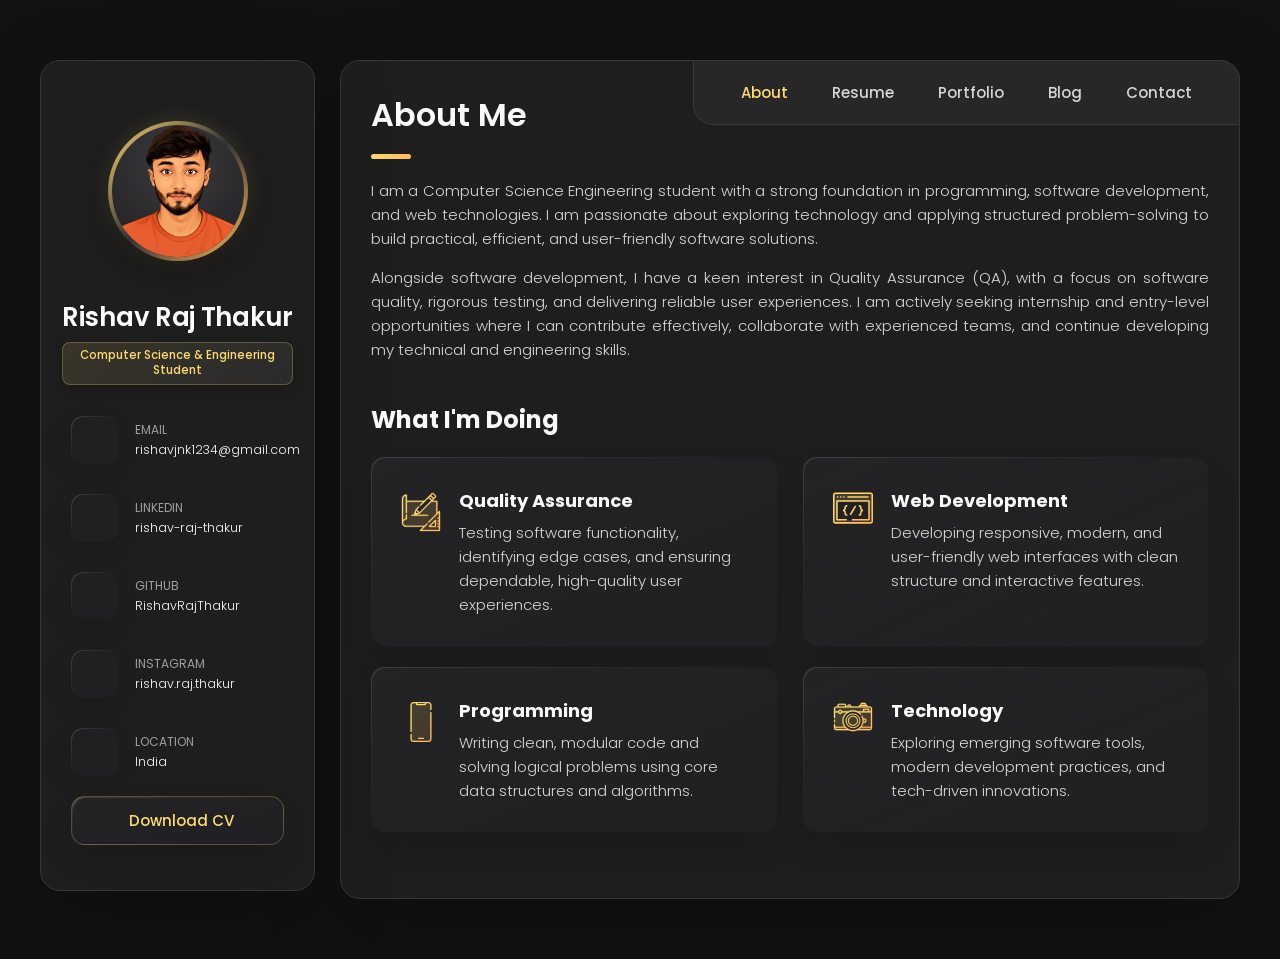
==== commit ceed7ecf: "Add files via upload" ====
--- a/index.html
+++ b/index.html
@@ -98,6 +98,21 @@
           <li class="contact-item">
 
             <div class="icon-box">
+              <ion-icon name="logo-github"></ion-icon>
+            </div>
+
+            <div class="contact-info">
+              <p class="contact-title">GitHub</p>
+
+              <a href="https://github.com/RishavRajThakur" target="_blank" rel="noopener noreferrer"
+                class="contact-link">RishavRajThakur</a>
+            </div>
+
+          </li>
+
+          <li class="contact-item">
+
+            <div class="icon-box">
               <ion-icon name="logo-instagram"></ion-icon>
             </div>
 
--- a/assets/css/style.css
+++ b/assets/css/style.css
@@ -352,7 +352,7 @@
 }
 
 .sidebar.active {
-  max-height: 405px;
+  max-height: 520px;
 }
 
 .sidebar-info {
@@ -2633,7 +2633,7 @@
   }
 
   .sidebar.active {
-    max-height: 584px;
+    max-height: 700px;
   }
 
   .sidebar-info {
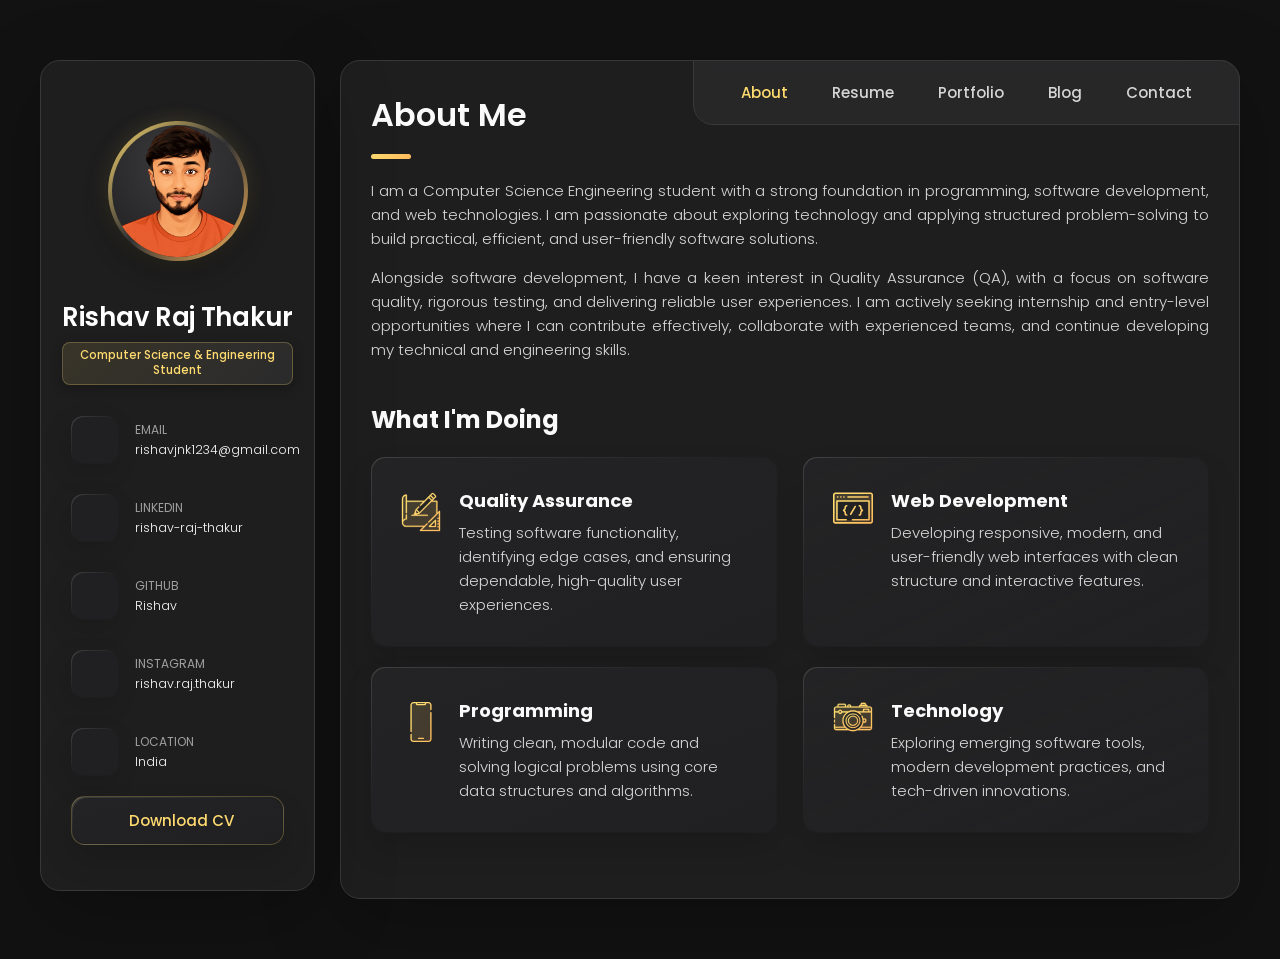
==== commit 8519d5d7: "Update index.html" ====
--- a/index.html
+++ b/index.html
@@ -104,8 +104,8 @@
             <div class="contact-info">
               <p class="contact-title">GitHub</p>
 
-              <a href="https://github.com/RishavRajThakur" target="_blank" rel="noopener noreferrer"
-                class="contact-link">RishavRajThakur</a>
+              <a href="https://github.com/" target="_blank" rel="noopener noreferrer"
+                class="contact-link">Rishav</a>
             </div>
 
           </li>
@@ -1158,4 +1158,4 @@
 
 </body>
 
-</html>+</html>
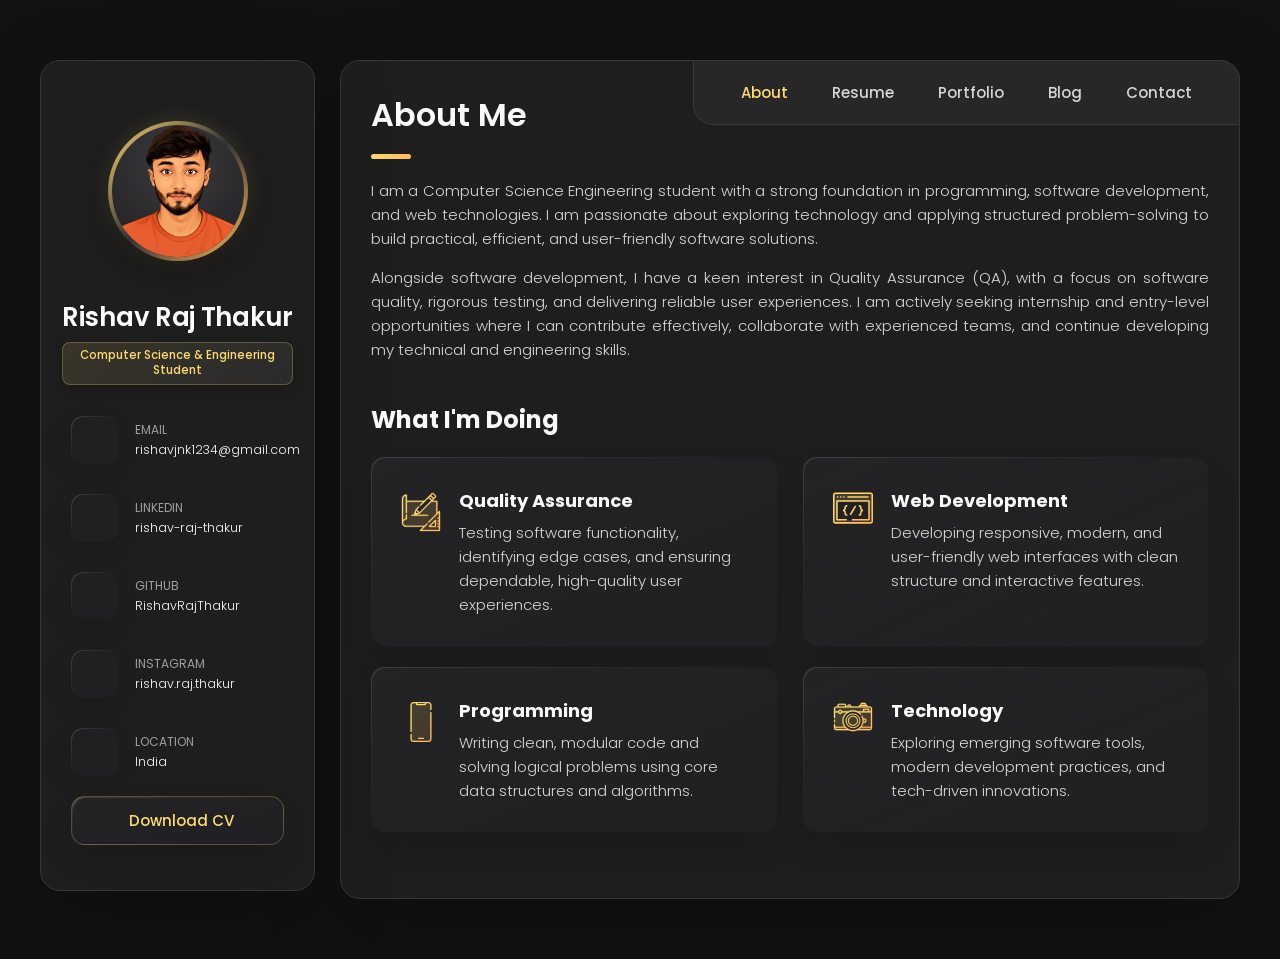
==== commit 52f0e702: "Add 7th semester Smart AI Attendance System to portfolio" ====
--- a/index.html
+++ b/index.html
@@ -104,8 +104,8 @@
             <div class="contact-info">
               <p class="contact-title">GitHub</p>
 
-              <a href="https://github.com/" target="_blank" rel="noopener noreferrer"
-                class="contact-link">Rishav</a>
+              <a href="https://github.com/RishavRajThakur" target="_blank" rel="noopener noreferrer"
+                class="contact-link">RishavRajThakur</a>
             </div>
 
           </li>
@@ -343,7 +343,7 @@
 
                 <p class="timeline-text">
                   Kalinga Institute of Industrial Technology (KIIT), Bhubaneswar, Odisha, India. Core focus on software
-                  engineering, data structures, algorithms, database management, and computer systems.
+                  engineering, data structures, algorithms, database management, and computer systems. <strong>7th Sem Major Project:</strong> AI-Powered Smart Attendance System using Face Recognition &amp; Deep Metric Embeddings.
                 </p>
 
               </li>
@@ -852,6 +852,10 @@
             </li>
 
             <li class="filter-item">
+              <button data-filter-btn>AI &amp; Machine Learning</button>
+            </li>
+
+            <li class="filter-item">
               <button data-filter-btn>Web Apps</button>
             </li>
 
@@ -880,6 +884,10 @@
               </li>
 
               <li class="select-item">
+                <button data-select-item>AI &amp; Machine Learning</button>
+              </li>
+
+              <li class="select-item">
                 <button data-select-item>Web Apps</button>
               </li>
 
@@ -892,6 +900,24 @@
           </div>
 
           <ul class="project-list">
+
+            <li class="project-item  active" data-filter-item data-category="ai & machine learning, software & systems">
+              <a href="https://github.com/RishavRajThakur/smart-attendance-system" target="_blank" rel="noopener noreferrer">
+
+                <figure class="project-img">
+                  <div class="project-item-icon-box">
+                    <ion-icon name="eye-outline"></ion-icon>
+                  </div>
+
+                  <img src="./assets/images/project-5.jpg" alt="Smart AI Attendance System using Face Recognition" loading="lazy">
+                </figure>
+
+                <h3 class="project-title">Smart AI Attendance System</h3>
+
+                <p class="project-category">AI &amp; Machine Learning (7th Sem Major Project • FastAPI, OpenCV, FaceNet, React)</p>
+
+              </a>
+            </li>
 
             <li class="project-item  active" data-filter-item data-category="software & systems">
               <a href="https://nepal-telecom.netlify.app/" target="_blank" rel="noopener noreferrer">
@@ -1158,4 +1184,4 @@
 
 </body>
 
-</html>
+</html>
--- a/assets/css/style.css
+++ b/assets/css/style.css
@@ -2978,6 +2978,7 @@
 
   .filter-list {
     display: flex;
+    flex-wrap: wrap;
     justify-content: flex-start;
     align-items: center;
     gap: 25px;
